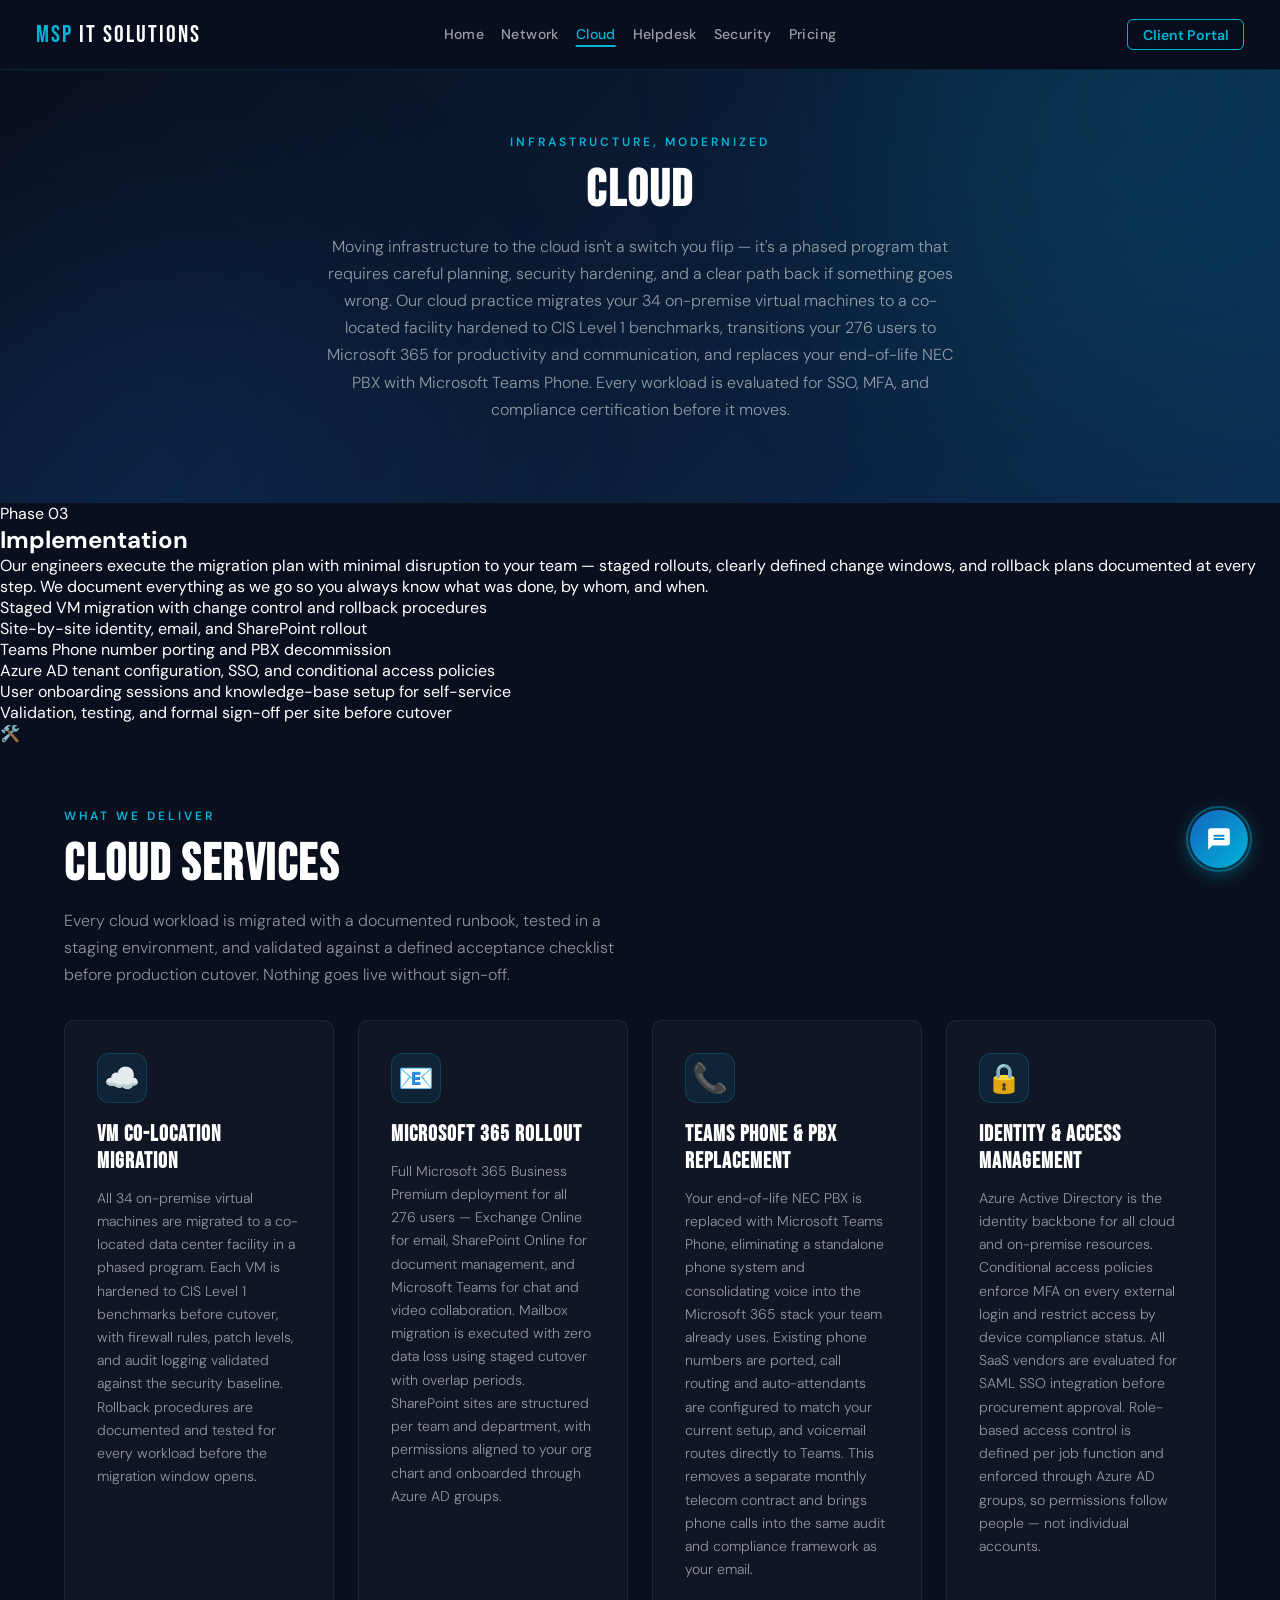
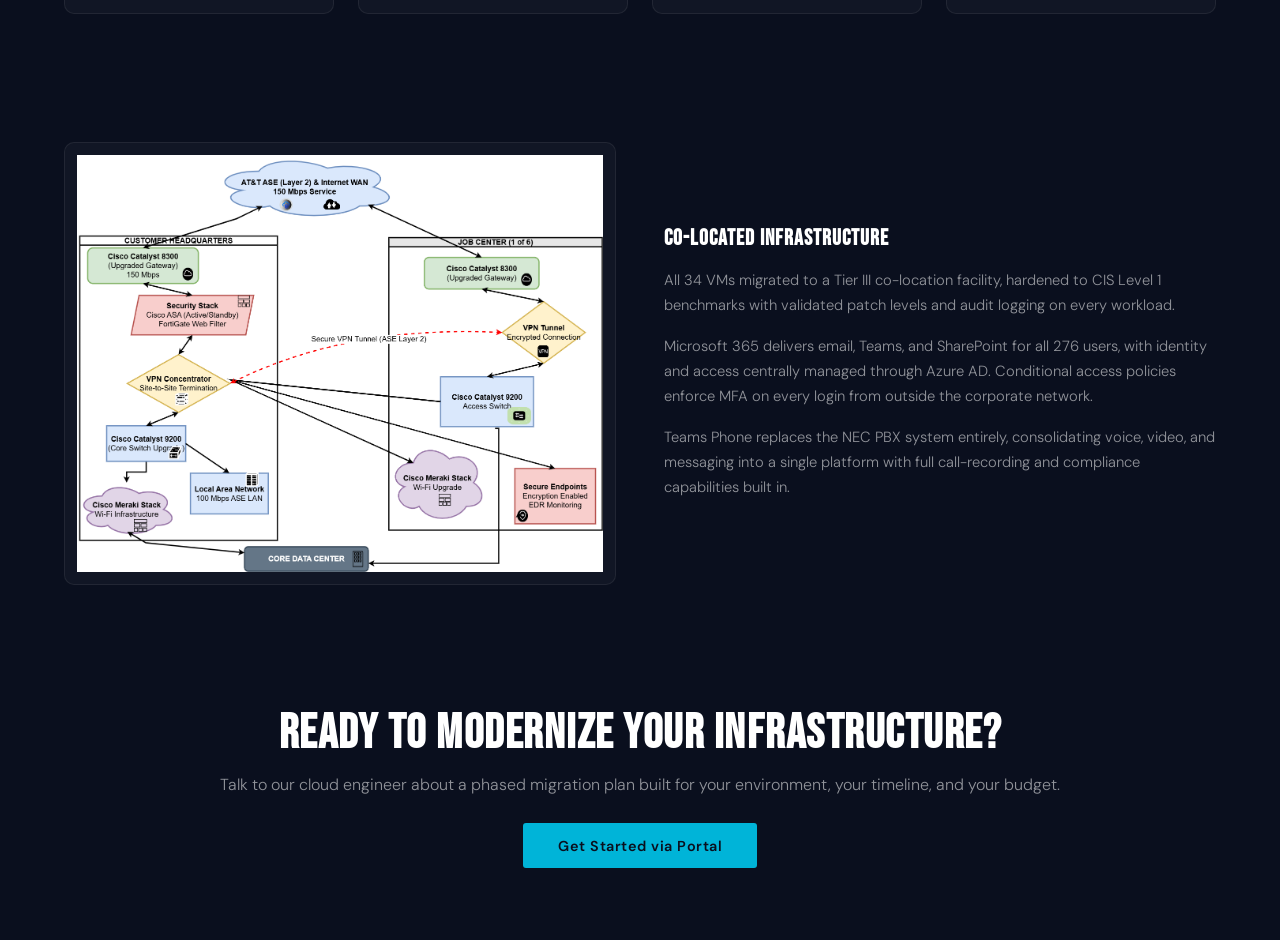
==== pages/cloud.html @ b888fbc2 "edit" ====
<!DOCTYPE html>
<html lang="en">
<head>
  <meta charset="UTF-8" />
  <meta name="viewport" content="width=device-width, initial-scale=1.0" />
  <title>Cloud — MSP IT Solutions</title>
  <link rel="stylesheet" href="../assets/css/nav.css?v=11" />
  <link rel="stylesheet" href="../assets/css/base.css?v=11" />
  <link rel="stylesheet" href="../assets/hermes/widget.css?v=11" />
  <link rel="stylesheet" href="../assets/css/cloud.css?v=11" />
  <link href="https://fonts.googleapis.com/css2?family=Bebas+Neue&family=DM+Sans:wght@300;400;500;600&display=swap" rel="stylesheet" />
  
  <script defer src="../assets/js/nav.js?v=11"></script>
  <script defer src="../assets/js/main.js?v=11"></script>
  <script defer src="../assets/hermes/hermes.js?v=11"></script>
</head>
<body>


  <!-- HERO -->
  <section class="svc-hero">
    <div class="section-tag fade-in">Infrastructure, Modernized</div>
    <h2 class="section-title fade-in">Cloud</h2>
    <p class="section-intro fade-in">
      Moving infrastructure to the cloud isn't a switch you flip &mdash; it's a phased program that requires careful planning, security hardening, and a clear path back if something goes wrong. Our cloud practice migrates your 34 on-premise virtual machines to a co-located facility hardened to CIS Level 1 benchmarks, transitions your 276 users to Microsoft 365 for productivity and communication, and replaces your end-of-life NEC PBX with Microsoft Teams Phone. Every workload is evaluated for SSO, MFA, and compliance certification before it moves.
    </p>
  </section>

  <!-- IMPLEMENTATION PHASE -->
  <section class="ap-phase fade-in" id="implementation">
    <div>
      <div class="ph-num">Phase 03</div>
      <h2>Implementation</h2>
      <p>Our engineers execute the migration plan with minimal disruption to your team &mdash; staged rollouts, clearly defined change windows, and rollback plans documented at every step. We <span class="hl">document everything</span> as we go so you always know what was done, by whom, and when.</p>
      <ul class="ap-list">
        <li>Staged VM migration with change control and rollback procedures</li>
        <li>Site-by-site identity, email, and SharePoint rollout</li>
        <li>Teams Phone number porting and PBX decommission</li>
        <li>Azure AD tenant configuration, SSO, and conditional access policies</li>
        <li>User onboarding sessions and knowledge-base setup for self-service</li>
        <li>Validation, testing, and formal sign-off per site before cutover</li>
      </ul>
    </div>
    <div class="ph-icon" aria-hidden="true">&#128736;&#65039;</div>
  </section>

  <!-- SERVICE CARDS -->
  <section class="section">
    <div class="section-tag fade-in">What We Deliver</div>
    <h2 class="section-title fade-in">Cloud Services</h2>
    <p class="section-intro fade-in">
      Every cloud workload is migrated with a documented runbook, tested in a staging environment, and validated against a defined acceptance checklist before production cutover. Nothing goes live without sign-off.
    </p>

    <div class="services-grid">
      <div class="card service-card fade-in">
        <div class="service-icon">&#9729;&#65039;</div>
        <h3>VM Co-location Migration</h3>
        <p>All 34 on-premise virtual machines are migrated to a co-located data center facility in a phased program. Each VM is hardened to CIS Level 1 benchmarks before cutover, with firewall rules, patch levels, and audit logging validated against the security baseline. Rollback procedures are documented and tested for every workload before the migration window opens.</p>
      </div>
      <div class="card service-card fade-in">
        <div class="service-icon">&#128231;</div>
        <h3>Microsoft 365 Rollout</h3>
        <p>Full Microsoft 365 Business Premium deployment for all 276 users &mdash; Exchange Online for email, SharePoint Online for document management, and Microsoft Teams for chat and video collaboration. Mailbox migration is executed with zero data loss using staged cutover with overlap periods. SharePoint sites are structured per team and department, with permissions aligned to your org chart and onboarded through Azure AD groups.</p>
      </div>
      <div class="card service-card fade-in">
        <div class="service-icon">&#128222;</div>
        <h3>Teams Phone &amp; PBX Replacement</h3>
        <p>Your end-of-life NEC PBX is replaced with Microsoft Teams Phone, eliminating a standalone phone system and consolidating voice into the Microsoft 365 stack your team already uses. Existing phone numbers are ported, call routing and auto-attendants are configured to match your current setup, and voicemail routes directly to Teams. This removes a separate monthly telecom contract and brings phone calls into the same audit and compliance framework as your email.</p>
      </div>
      <div class="card service-card fade-in">
        <div class="service-icon">&#128274;</div>
        <h3>Identity &amp; Access Management</h3>
        <p>Azure Active Directory is the identity backbone for all cloud and on-premise resources. Conditional access policies enforce MFA on every external login and restrict access by device compliance status. All SaaS vendors are evaluated for SAML SSO integration before procurement approval. Role-based access control is defined per job function and enforced through Azure AD groups, so permissions follow people &mdash; not individual accounts.</p>
      </div>
    </div>
  </section>

  <!-- FIGURE -->
  <section class="section">
    <div class="img-text-row fade-in">
      <div class="img-col">
        <div class="img-wrap">
          <img src="../assets/img/f.png" alt="Co-location server room" class="img-display" lightbox="true" />
        </div>
      </div>
      <div class="text-col">
        <h3>Co-located Infrastructure</h3>
        <p>All 34 VMs migrated to a Tier III co-location facility, hardened to CIS Level 1 benchmarks with validated patch levels and audit logging on every workload.</p>
        <p>Microsoft 365 delivers email, Teams, and SharePoint for all 276 users, with identity and access centrally managed through Azure AD. Conditional access policies enforce MFA on every login from outside the corporate network.</p>
        <p>Teams Phone replaces the NEC PBX system entirely, consolidating voice, video, and messaging into a single platform with full call-recording and compliance capabilities built in.</p>
      </div>
    </div>
  </section>

  <!-- CTA -->
  <section class="svc-cta fade-in">
    <h2>Ready to modernize your infrastructure?</h2>
    <p>Talk to our cloud engineer about a phased migration plan built for your environment, your timeline, and your budget.</p>
    <a href="portal.html" class="btn">Get Started via Portal</a>
  </section>

</body>
</html>
---- assets/css/nav.css ----
/* ╔══════════════════════════════════════════════════════════════════╗
   ║  nav.css — RESET + FIXED NAV BAR (clickable dropdowns)          ║
   ║  Loaded on EVERY page.                                          ║
   ╚══════════════════════════════════════════════════════════════════╝
   1. RESET   2. VARS   3. NAV BAR   4. DROPDOWN   5. HAMBURGER
   6. MOBILE MENU (≤1100px)   7. ACTIVE LINK
   ────────────────────────────────────────────────────────────────── */

/* ━━━ 1. RESET ━━━ */
*, *::before, *::after { box-sizing: border-box; margin: 0; padding: 0; }
html { scroll-behavior: smooth; }
body { overflow-x: hidden; padding-top: var(--nav-height, 70px); }

/* ━━━ 2. VARIABLES ━━━ */
:root {
  --nav-font-display: 'Bebas Neue', sans-serif;
  --nav-font-body:    'DM Sans', sans-serif;
  --nav-accent:       #00b4d8;
  --nav-white:        #ffffff;
  --nav-height:       70px;
  --nav-bg:           rgba(10, 15, 30, 0.97);
  --nav-bg-solid:     #0b1020;
  --nav-blur:         12px;
  --nav-border:       rgba(0, 180, 216, 0.15);
  --nav-link-color:   rgba(255, 255, 255, 0.6);
  --nav-link-hover:   #ffffff;
  --nav-active-color: #00b4d8;
  --nav-padding-x:    2.25rem;
  --nav-padding-mob:  1.25rem;
}

/* ━━━ 3. NAV BAR (desktop) ━━━ */
nav {
  position: fixed; top: 0; left: 0; right: 0; z-index: 200;
  display: flex; align-items: center; justify-content: space-between;
  padding: 0 var(--nav-padding-x);
  -webkit-backdrop-filter: blur(var(--nav-blur));
  backdrop-filter: blur(var(--nav-blur));
  background: var(--nav-bg);
  border-bottom: 1px solid var(--nav-border);
  height: var(--nav-height);
  font-family: var(--nav-font-body);
}
.nav-logo {
  font-family: var(--nav-font-display); font-size: 1.5rem; letter-spacing: 2px;
  color: var(--nav-accent); text-decoration: none; flex-shrink: 0; z-index: 201;
}
.nav-logo span { color: var(--nav-white); }

.nav-menu {
  list-style: none; display: flex; gap: 1.05rem; align-items: center;
  position: absolute; left: 50%; transform: translateX(-50%);
}
.nav-menu > li { position: relative; }

/* a plain top-level link, and the clickable label inside a group */
.nav-link {
  display: inline-flex; align-items: center;
  font-family: var(--nav-font-body); text-decoration: none;
  color: var(--nav-link-color);
  font-size: 0.88rem; font-weight: 500; letter-spacing: 0.4px;
  padding-bottom: 2px; border-bottom: 2px solid transparent;
  transition: color 0.2s, border-color 0.2s; white-space: nowrap;
  background: none; border-top: none; border-left: none; border-right: none; cursor: pointer;
}
.nav-link:hover,
.nav-group:hover .nav-group-link { color: var(--nav-link-hover); }

/* group head = clickable label + caret toggle, side by side */
.nav-group-head { display: inline-flex; align-items: center; gap: 0.2rem; }
.nav-caret-btn {
  background: none; border: none; cursor: pointer; color: var(--nav-link-color);
  display: inline-flex; align-items: center; padding: 4px; line-height: 0;
  transition: color 0.2s;
}
.nav-group:hover .nav-caret-btn { color: var(--nav-link-hover); }
.nav-caret {
  width: 0.55em; height: 0.55em;
  border-right: 2px solid currentColor; border-bottom: 2px solid currentColor;
  transform: rotate(45deg) translateY(-1px);
  transition: transform 0.25s ease;
}
.nav-group:hover .nav-caret,
.nav-group.open .nav-caret { transform: rotate(-135deg) translateY(-1px); }

/* ━━━ 4. DROPDOWN ━━━ */
.nav-submenu {
  list-style: none; position: absolute; top: 100%; left: 50%;
  margin-top: 8px;                       /* visual gap below the bar */
  transform: translateX(-50%) translateY(6px);
  min-width: 210px; padding: 0.4rem;
  background: var(--nav-bg-solid);
  border: 1px solid var(--nav-border);
  border-radius: 0.6rem;
  box-shadow: 0 18px 40px rgba(0, 0, 0, 0.45);
  opacity: 0; visibility: hidden; pointer-events: none;
  transition: opacity 0.18s ease, transform 0.18s ease, visibility 0.18s;
}
/* invisible bridge spanning the gap so hover doesn't drop while
   moving the cursor from the label down into the menu */
.nav-submenu::before {
  content: ''; position: absolute; left: 0; right: 0;
  top: -14px; height: 16px;
}
.nav-group:hover .nav-submenu,
.nav-group.open .nav-submenu {
  opacity: 1; visibility: visible; pointer-events: auto;
  transform: translateX(-50%) translateY(0);
}
.nav-submenu a {
  display: block; padding: 0.6rem 0.85rem; border-radius: 0.4rem;
  text-decoration: none; color: var(--nav-link-color);
  font-size: 0.86rem; white-space: nowrap; transition: background 0.15s, color 0.15s;
}
.nav-submenu a:hover { background: rgba(0, 180, 216, 0.12); color: var(--nav-white); }

/* Portal button (desktop) */
.nav-portal {
  font-family: var(--nav-font-body); font-size: 0.88rem; font-weight: 600;
  color: var(--nav-accent); text-decoration: none;
  border: 1px solid var(--nav-accent); border-radius: 0.375rem;
  padding: 0.35rem 0.9rem; white-space: nowrap; flex-shrink: 0; margin-left: auto;
  transition: background 0.2s, color 0.2s;
}
.nav-portal:hover { background: var(--nav-accent); color: #000; }
.nav-portal-mobile-item { display: none; }

/* ━━━ 5. HAMBURGER ━━━ */
.nav-hamburger {
  display: none; flex-direction: column; justify-content: space-between;
  width: 28px; height: 20px; background: none; border: none; cursor: pointer; padding: 0; z-index: 201;
}
.nav-hamburger span { display: block; width: 100%; height: 2px; background: var(--nav-white); border-radius: 2px; transition: transform 0.3s ease, opacity 0.3s ease; }
.nav-hamburger.open span:nth-child(1) { transform: translateY(9px) rotate(45deg); }
.nav-hamburger.open span:nth-child(2) { opacity: 0; }
.nav-hamburger.open span:nth-child(3) { transform: translateY(-9px) rotate(-45deg); }

/* ━━━ 6. MOBILE MENU (≤1100px) ━━━ */
@media (max-width: 1100px) {
  /* The live backdrop blur forces a full re-blur of the page behind the bar on
     every scroll frame, which mobile GPUs can't keep in sync with the scroll —
     the fixed bar visibly shudders/lags. Drop the blur on mobile and use the
     opaque solid background instead. (No layer promotion: an opaque fixed bar
     needs no compositor hint, and a permanent `will-change` can itself cause
     the bar to intermittently fail to paint on some mobile browsers.) */
  nav {
    padding: 0 var(--nav-padding-mob);
    -webkit-backdrop-filter: none;
    backdrop-filter: none;
    background: var(--nav-bg-solid);
  }
  .nav-hamburger { display: flex; }
  .nav-portal { display: none; }
  .nav-portal-mobile-item { display: block; }

  .nav-menu {
    position: fixed; top: var(--nav-height); left: 0; right: 0;
    transform: none;                         /* bugfix: cancel desktop centering */
    flex-direction: column; align-items: stretch; gap: 0;
    padding: 0.5rem var(--nav-padding-mob) 1rem;
    background: var(--nav-bg);
    -webkit-backdrop-filter: blur(var(--nav-blur));
    backdrop-filter: blur(var(--nav-blur));
    border-bottom: 1px solid var(--nav-border);
    max-height: 0; opacity: 0; overflow: hidden;
    transition: max-height 0.35s ease, opacity 0.25s ease;
  }
  .nav-menu.open {
    max-height: calc(100dvh - var(--nav-height)); opacity: 1; overflow-y: auto;
  }
  .nav-menu > li { width: 100%; }

  /* top-level link row */
  .nav-link {
    display: flex; width: 100%; padding: 0.85rem 0; font-size: 1rem; color: var(--nav-white);
    border-bottom: 1px solid rgba(255, 255, 255, 0.06);
  }
  /* group head: label (navigates) + caret (expands) on one row */
  .nav-group-head {
    display: flex; width: 100%; align-items: center;
    border-bottom: 1px solid rgba(255, 255, 255, 0.06);
  }
  .nav-group-head .nav-link { flex: 1; border-bottom: none; }
  .nav-caret-btn { padding: 0.85rem 0.25rem 0.85rem 1rem; }

  /* accordion submenu */
  .nav-submenu {
    position: static; transform: none; margin-top: 0;
    opacity: 1; visibility: visible; pointer-events: auto;
    min-width: 0; width: 100%; box-shadow: none; border: none; border-radius: 0;
    background: rgba(255, 255, 255, 0.03); padding: 0;
    max-height: 0; overflow: hidden; transition: max-height 0.3s ease;
  }
  .nav-submenu::before { display: none; }
  /* bugfix: the desktop rule `.nav-group.open .nav-submenu { transform: translateX(-50%) }`
     (specificity 0,2,0) otherwise beats the mobile `.nav-submenu { transform: none }`
     (0,1,0) and shoves the open accordion 50% off-screen left. Re-override at matching
     specificity, later in source order, so the accordion stays in flow directly below. */
  .nav-group:hover .nav-submenu,
  .nav-group.open .nav-submenu { transform: none; }
  .nav-group.open .nav-submenu { max-height: 600px; }
  .nav-submenu a {
    padding: 0.7rem 0 0.7rem 1rem; border-radius: 0;
    border-bottom: 1px solid rgba(255, 255, 255, 0.05); font-size: 0.95rem;
  }
  .nav-portal-mobile { color: var(--nav-accent) !important; font-weight: 600 !important; }

  .nav-group:hover .nav-caret { transform: rotate(45deg) translateY(-1px); }
  .nav-group.open  .nav-caret { transform: rotate(-135deg) translateY(2px); }
}

/* ━━━ 7. ACTIVE LINK ━━━ */
nav a.active { color: var(--nav-active-color); }
.nav-menu .nav-link.active { border-bottom-color: var(--nav-active-color); }
---- assets/css/base.css ----
/* ╔══════════════════════════════════════════════════════════════════╗
   ║  base.css — SHARED PAGE FOUNDATION                              ║
   ║  Loaded on every CONTENT page (not helpdesk — it has its own).  ║
   ║                                                                 ║
   ║  This file centralizes everything that used to be copy-pasted   ║
   ║  into every page stylesheet:                                    ║
   ║    • shared :root variables (fonts + section type scale)        ║
   ║    • <body> base styling                                        ║
   ║    • .section-tag / .section-title / .section-intro             ║
   ║    • .fade-in scroll animation                                  ║
   ║                                                                 ║
   ║  Each page CSS now only needs its OWN :root overrides           ║
   ║  (--page-bg, --tag-color, etc.) and its own components.         ║
   ╚══════════════════════════════════════════════════════════════════╝ */


/* ━━━━━━━━━━━━━━━━━━━━━━━━━━━━━━━━━━━━━━━━━━━━━━━━━━━━━━━━━━━━━━━━━━
   1. SHARED VARIABLES — defaults; pages override per-page values
   ┗━━━━━━━━━━━━━━━━━━━━━━━━━━━━━━━━━━━━━━━━━━━━━━━━━━━━━━━━━━━━━━━━━ */
:root {
  /* Fonts (identical on every page) */
  --font-display: 'Bebas Neue', sans-serif;
  --font-body:    'DM Sans', sans-serif;

  /* Page background / text — pages override --page-bg as needed */
  --page-bg:   #0a0f1e;
  --page-text: #ffffff;

  /* Default card border — pages may override */
  --border: rgba(255, 255, 255, 0.07);

  /* Section Tag (small uppercase label) */
  --tag-size:  0.75rem;
  --tag-color: #00b4d8;

  /* Section Title */
  --title-size-min: 2.2rem;
  --title-size-max: 3.2rem;
  --title-color:    #ffffff;

  /* Section Paragraph */
  --intro-size:   1rem;
  --intro-color:  rgba(255, 255, 255, 0.55);
  --intro-weight: 300;
}


/* ━━━━━━━━━━━━━━━━━━━━━━━━━━━━━━━━━━━━━━━━━━━━━━━━━━━━━━━━━━━━━━━━━━
   2. PAGE BACKGROUND  (HTML: <body>)
   ┗━━━━━━━━━━━━━━━━━━━━━━━━━━━━━━━━━━━━━━━━━━━━━━━━━━━━━━━━━━━━━━━━━ */
body {
  font-family: var(--font-body);
  background:  var(--page-bg);
  color:       var(--page-text);
}


/* ━━━━━━━━━━━━━━━━━━━━━━━━━━━━━━━━━━━━━━━━━━━━━━━━━━━━━━━━━━━━━━━━━━
   3. SECTION TYPE — tag / title / intro
   ┃ NOTE: .section padding stays in each PAGE file (it differs
   ┃       per page). Only the type styles are shared here.
   ┗━━━━━━━━━━━━━━━━━━━━━━━━━━━━━━━━━━━━━━━━━━━━━━━━━━━━━━━━━━━━━━━━━ */
.section-tag {
  font-size:      var(--tag-size);
  font-weight:    600;
  letter-spacing: 3px;
  text-transform: uppercase;
  color:          var(--tag-color);
  margin-bottom:  0.6rem;
}

.section-title {
  font-family:    var(--font-display);
  font-size:      clamp(var(--title-size-min), 4vw, var(--title-size-max));
  letter-spacing: 1.5px;
  color:          var(--title-color);
  margin-bottom:  0.75rem;
}

.section-intro {
  font-size:     var(--intro-size);
  font-weight:   var(--intro-weight);
  color:         var(--intro-color);
  line-height:   1.7;
  max-width:     580px;
  margin-bottom: 2rem;
}


/* ━━━━━━━━━━━━━━━━━━━━━━━━━━━━━━━━━━━━━━━━━━━━━━━━━━━━━━━━━━━━━━━━━━
   4. SCROLL ANIMATION  (add class="fade-in"; main.js adds "visible")
   ┗━━━━━━━━━━━━━━━━━━━━━━━━━━━━━━━━━━━━━━━━━━━━━━━━━━━━━━━━━━━━━━━━━ */
.fade-in {
  opacity:    0;
  transform:  translateY(20px);
  transition: opacity 0.6s ease, transform 0.6s ease;
}

.fade-in.visible {
  opacity:   1;
  transform: translateY(0);
}


/* ━━━━━━━━━━━━━━━━━━━━━━━━━━━━━━━━━━━━━━━━━━━━━━━━━━━━━━━━━━━━━━━━━━
   5. SHARED MOBILE TYPE OVERRIDES  (screen width ≤ 768px)
   ┃ Identical on every page, so centralized here.
   ┃ (.section padding override stays in each page file.)
   ┗━━━━━━━━━━━━━━━━━━━━━━━━━━━━━━━━━━━━━━━━━━━━━━━━━━━━━━━━━━━━━━━━━ */
@media (max-width: 768px) {
  .section-title { font-size: 2rem; }
  .section-intro { font-size: 0.95rem; max-width: 100%; }
}
---- assets/hermes/widget.css ----
/* ╔══════════════════════════════════════════════════════════════════╗
   ║  widget.css — HERMES AI CHAT WIDGET                             ║
   ║  Loaded on every page. Fully self-contained — no dependencies   ║
   ║  on any page CSS file. All variables defined here.              ║
   ╚══════════════════════════════════════════════════════════════════╝ */


/* ━━━━━━━━━━━━━━━━━━━━━━━━━━━━━━━━━━━━━━━━━━━━━━━━━━━━━━━━━━━━━━━━━━
   WIDGET VARIABLES — all widget colors/sizes live here.
   Edit these to restyle the widget without touching any page CSS.
   ┗━━━━━━━━━━━━━━━━━━━━━━━━━━━━━━━━━━━━━━━━━━━━━━━━━━━━━━━━━━━━━━━━━ */
:root {
  /* ── Widget-owned color tokens (not shared with page CSS) ───────── */
  --w-accent:      #00b4d8;
  --w-blue:        #1565c0;
  --w-navy:        #0b1f3a;
  --w-dark:        #0a0f1e;
  --w-dark2:       #0d1525;
  --w-white:       #ffffff;
  --w-font-body:   'DM Sans', sans-serif;
  --w-font-display:'Bebas Neue', sans-serif;

  /* ── Floating button ───────────────────────────────────────────── */
  --widget-btn-size:         58px;
  --widget-btn-gradient:     linear-gradient(135deg, var(--w-blue), var(--w-accent));
  --widget-btn-shadow:       rgba(0, 180, 216, 0.45);
  --widget-btn-shadow-hover: rgba(0, 180, 216, 0.6);
  --widget-btn-bottom:       2rem;
  --widget-btn-right:        2rem;

  /* ── Panel ─────────────────────────────────────────────────────── */
  --widget-panel-width:  360px;
  --widget-panel-bg:     #111827;
  --widget-panel-border: rgba(0, 180, 216, 0.25);
  --widget-panel-radius: 14px;

  /* ── Message bubbles ───────────────────────────────────────────── */
  --msg-agent-bg:      rgba(255, 255, 255, 0.06);
  --msg-agent-border:  rgba(255, 255, 255, 0.08);
  --msg-user-gradient: linear-gradient(135deg, var(--w-blue), var(--w-accent));

  /* ── Status indicators ─────────────────────────────────────────── */
  --dot-color:          #f87171;
  --status-online-color:#4ade80;
}


/* ━━━━━━━━━━━━━━━━━━━━━━━━━━━━━━━━━━━━━━━━━━━━━━━━━━━━━━━━━━━━━━━━━━
   FLOATING HELP BUTTON
   HTML: <button id="hermes-btn"> in every page
   ┗━━━━━━━━━━━━━━━━━━━━━━━━━━━━━━━━━━━━━━━━━━━━━━━━━━━━━━━━━━━━━━━━━ */
#hermes-btn {
  position:        fixed;
  bottom:          var(--widget-btn-bottom);
  right:           var(--widget-btn-right);
  z-index:         9999;
  width:           var(--widget-btn-size);
  height:          var(--widget-btn-size);
  border-radius:   50%;
  background:      var(--widget-btn-gradient);
  border:          none;
  cursor:          pointer;
  box-shadow:      0 4px 20px var(--widget-btn-shadow);
  display:         flex;
  align-items:     center;
  justify-content: center;
  transition:      transform 0.2s, box-shadow 0.2s;
}

#hermes-btn:hover {
  transform:  scale(1.08);
  box-shadow: 0 6px 28px var(--widget-btn-shadow-hover);
}

#hermes-btn svg {
  width:  26px;
  height: 26px;
  fill:   var(--w-white);
}

/* Pulse ring animation */
#hermes-btn::after {
  content:       '';
  position:      absolute;
  inset:         -4px;
  border-radius: 50%;
  border:        2px solid rgba(0, 180, 216, 0.4);
  animation:     pulse-ring 2s ease-out infinite;
}

@keyframes pulse-ring {
  0%   { transform: scale(1);   opacity: 1; }
  100% { transform: scale(1.4); opacity: 0; }
}


/* ━━━━━━━━━━━━━━━━━━━━━━━━━━━━━━━━━━━━━━━━━━━━━━━━━━━━━━━━━━━━━━━━━━
   NOTIFICATION DOT
   HTML: <div id="hermes-dot"> inside the button
   Hidden by default. hermes.js shows it after 4 seconds of inactivity.
   ┗━━━━━━━━━━━━━━━━━━━━━━━━━━━━━━━━━━━━━━━━━━━━━━━━━━━━━━━━━━━━━━━━━ */
#hermes-dot {
  position:      absolute;
  top:           4px;
  right:         4px;
  width:         10px;
  height:        10px;
  background:    var(--dot-color);
  border-radius: 50%;
  border:        2px solid var(--w-dark);
  display:       none;
}


/* ━━━━━━━━━━━━━━━━━━━━━━━━━━━━━━━━━━━━━━━━━━━━━━━━━━━━━━━━━━━━━━━━━━
   CHAT PANEL
   HTML: <div id="hermes-panel"> in every page
   hermes.js adds class "open" to show it.
   ┗━━━━━━━━━━━━━━━━━━━━━━━━━━━━━━━━━━━━━━━━━━━━━━━━━━━━━━━━━━━━━━━━━ */
#hermes-panel {
  position:        fixed;
  bottom:          6rem;
  right:           var(--widget-btn-right);
  z-index:         9998;
  width:           var(--widget-panel-width);
  max-height:      520px;
  background:      var(--widget-panel-bg);
  border:          1px solid var(--widget-panel-border);
  border-radius:   var(--widget-panel-radius);
  box-shadow:      0 20px 60px rgba(0, 0, 0, 0.6);
  display:         flex;
  flex-direction:  column;
  overflow:        hidden;

  /* Hidden by default */
  transform:        scale(0.85) translateY(20px);
  opacity:          0;
  pointer-events:   none;
  transition:       transform 0.25s ease, opacity 0.25s ease;
  transform-origin: bottom right;
}

#hermes-panel.open {
  transform:      scale(1) translateY(0);
  opacity:        1;
  pointer-events: all;
}


/* ━━━━━━━━━━━━━━━━━━━━━━━━━━━━━━━━━━━━━━━━━━━━━━━━━━━━━━━━━━━━━━━━━━
   PANEL HEADER
   HTML: <div class="hw-header">
   ┗━━━━━━━━━━━━━━━━━━━━━━━━━━━━━━━━━━━━━━━━━━━━━━━━━━━━━━━━━━━━━━━━━ */
.hw-header {
  background:    linear-gradient(135deg, var(--w-navy), var(--w-blue));
  padding:       1rem 1.2rem;
  display:       flex;
  align-items:   center;
  gap:           0.75rem;
  border-bottom: 1px solid rgba(0, 180, 216, 0.2);
  flex-shrink:   0;
}

.hw-avatar {
  width:           38px;
  height:          38px;
  border-radius:   50%;
  background:      linear-gradient(135deg, var(--w-accent), var(--w-blue));
  display:         flex;
  align-items:     center;
  justify-content: center;
  font-size:       1rem;
  flex-shrink:     0;
}

.hw-title { flex: 1; min-width: 0; }

.hw-title strong {
  display:        block;
  font-family:    var(--w-font-display);
  font-size:      1.05rem;
  letter-spacing: 1px;
  color:          var(--w-white);
}

.hw-title span {
  font-size:   0.72rem;
  color:       rgba(255, 255, 255, 0.5);
  white-space: nowrap;
  overflow:    hidden;
  text-overflow: ellipsis;
  display:     block;
}

.hw-status {
  width:         8px;
  height:        8px;
  background:    var(--status-online-color);
  border-radius: 50%;
  box-shadow:    0 0 6px var(--status-online-color);
  flex-shrink:   0;
}

.hw-close {
  background:  none;
  border:      none;
  cursor:      pointer;
  color:       rgba(255, 255, 255, 0.4);
  font-size:   1.2rem;
  line-height: 1;
  padding:     0 0 0 0.5rem;
  transition:  color 0.2s;
  flex-shrink: 0;
}

.hw-close:hover { color: var(--w-white); }


/* ━━━━━━━━━━━━━━━━━━━━━━━━━━━━━━━━━━━━━━━━━━━━━━━━━━━━━━━━━━━━━━━━━━
   MESSAGES AREA
   HTML: <div class="hw-messages" id="hermes-messages">
   ┗━━━━━━━━━━━━━━━━━━━━━━━━━━━━━━━━━━━━━━━━━━━━━━━━━━━━━━━━━━━━━━━━━ */
.hw-messages {
  flex:            1;
  overflow-y:      auto;
  padding:         1rem;
  display:         flex;
  flex-direction:  column;
  gap:             0.75rem;
  scrollbar-width: thin;
  scrollbar-color: rgba(255, 255, 255, 0.1) transparent;
  min-height:      0; /* prevents flex child overflow */
}

.hw-msg {
  max-width:     85%;
  padding:       0.65rem 0.9rem;
  border-radius: 10px;
  font-size:     0.84rem;
  line-height:   1.55;
  word-break:    break-word;  /* prevents long words overflowing bubble */
  animation:     msgIn 0.2s ease;
}

@keyframes msgIn {
  from { opacity: 0; transform: translateY(6px); }
  to   { opacity: 1; transform: translateY(0);   }
}

.hw-msg.agent {
  background:                var(--msg-agent-bg);
  border:                    1px solid var(--msg-agent-border);
  color:                     rgba(255, 255, 255, 0.85);
  align-self:                flex-start;
  border-bottom-left-radius: 2px;
}

.hw-msg.user {
  background:                 var(--msg-user-gradient);
  color:                      var(--w-white);
  align-self:                 flex-end;
  border-bottom-right-radius: 2px;
}

.hw-msg.typing {
  background: var(--msg-agent-bg);
  border:     1px solid var(--msg-agent-border);
  align-self: flex-start;
  color:      rgba(255, 255, 255, 0.5);
  font-style: italic;
  font-size:  0.8rem;
}

.hw-ticket-badge {
  font-size:     0.7rem;
  background:    rgba(0, 180, 216, 0.15);
  color:         var(--w-accent);
  border:        1px solid rgba(0, 180, 216, 0.3);
  border-radius: 4px;
  padding:       0.15rem 0.4rem;
  margin-top:    0.3rem;
  display:       inline-block;
}


/* ━━━━━━━━━━━━━━━━━━━━━━━━━━━━━━━━━━━━━━━━━━━━━━━━━━━━━━━━━━━━━━━━━━
   INPUT ROW
   HTML: <div class="hw-input-row">
   ┗━━━━━━━━━━━━━━━━━━━━━━━━━━━━━━━━━━━━━━━━━━━━━━━━━━━━━━━━━━━━━━━━━ */
.hw-input-row {
  display:    flex;
  gap:        0.5rem;
  padding:    0.75rem 1rem;
  border-top: 1px solid rgba(255, 255, 255, 0.07);
  background: var(--w-dark2);
  flex-shrink: 0;
}

.hw-input-row input {
  flex:          1;
  background:    rgba(255, 255, 255, 0.06);
  border:        1px solid rgba(255, 255, 255, 0.1);
  border-radius: 8px;
  padding:       0.6rem 0.9rem;
  color:         var(--w-white);
  font-family:   var(--w-font-body);
  font-size:     0.84rem;
  outline:       none;
  transition:    border-color 0.2s;
  min-width:     0;
}

.hw-input-row input::placeholder { color: rgba(255, 255, 255, 0.3); }
.hw-input-row input:focus        { border-color: rgba(0, 180, 216, 0.5); }

.hw-input-row button {
  background:      linear-gradient(135deg, var(--w-blue), var(--w-accent));
  border:          none;
  border-radius:   8px;
  width:           38px;
  height:          38px;
  cursor:          pointer;
  display:         flex;
  align-items:     center;
  justify-content: center;
  flex-shrink:     0;
  transition:      opacity 0.2s;
}

.hw-input-row button:hover    { opacity: 0.85; }
.hw-input-row button:disabled { opacity: 0.4; cursor: not-allowed; }

.hw-input-row button svg {
  width:  16px;
  height: 16px;
  fill:   var(--w-white);
}


/* ━━━━━━━━━━━━━━━━━━━━━━━━━━━━━━━━━━━━━━━━━━━━━━━━━━━━━━━━━━━━━━━━━━
   FOOTER NOTE
   HTML: <div class="hw-footer-note">
   ┗━━━━━━━━━━━━━━━━━━━━━━━━━━━━━━━━━━━━━━━━━━━━━━━━━━━━━━━━━━━━━━━━━ */
.hw-footer-note {
  text-align:  center;
  font-size:   0.68rem;
  color:       rgba(255, 255, 255, 0.2);
  padding:     0.4rem 1rem 0.6rem;
  background:  var(--w-dark2);
  flex-shrink: 0;
}


/* ━━━━━━━━━━━━━━━━━━━━━━━━━━━━━━━━━━━━━━━━━━━━━━━━━━━━━━━━━━━━━━━━━━
   MOBILE — small phones
   ┗━━━━━━━━━━━━━━━━━━━━━━━━━━━━━━━━━━━━━━━━━━━━━━━━━━━━━━━━━━━━━━━━━ */
@media (max-width: 420px) {
  #hermes-panel { width: calc(100vw - 2rem); right: 1rem; }
  #hermes-btn   { right: 1rem; bottom: 1rem; }
}
---- assets/css/cloud.css ----
/* ╔══════════════════════════════════════════════════════════════════╗
   ║  cloud.css — CLOUD PAGE — uses service cards and the image+text rows.
   ║  Self-contained styles for this page. Edit freely; changes here  ║
   ║  affect ONLY this page. Shared site chrome lives in nav.css;     ║
   ║  shared section typography lives in base.css.                    ║
   ╚══════════════════════════════════════════════════════════════════╝ */

:root {
  --page-bg:   #0a0f1e;
  --border:    rgba(255, 255, 255, 0.07);   /* fixed: was lime-green test value */
  --tag-color: #00b4d8;                      /* fixed: was purple test value   */

  --card-min-col: 280px;
  --card-gap:     1.5rem;
  --card-icon-size:  1.8rem;
  --card-title-size: 1.4rem;
  --card-title-color: #ffffff;
  --card-para-size:  0.88rem;
  --card-para-color: rgba(255, 255, 255, 0.55);
  --card-bar-gradient: linear-gradient(90deg, #00b4d8, #1565c0);
}

/* ── HERO ──────────────────────────────────────────────────────── */
.svc-hero {
  position: relative;
  overflow: hidden;
  padding: 4rem 2rem 3rem;
  text-align: center;
  background: linear-gradient(135deg, #0a0f1e 0%, #0b1f3a 60%, #0d2b50 100%);
}
.svc-hero::before,
.svc-hero::after {
  content: '';
  position: absolute;
  border-radius: 50%;
  filter: blur(120px);
  z-index: 0;
  pointer-events: none;
}
.svc-hero::before { width: 600px; height: 600px; background: rgba(0,180,216,0.12); top: -260px; right: -180px; }
.svc-hero::after  { width: 520px; height: 520px; background: rgba(21,101,192,0.16); bottom: -260px; left: -120px; }
.svc-hero > * { position: relative; z-index: 1; }

.svc-hero .section-intro { margin-left: auto; margin-right: auto; max-width: 640px; }

/* ── NETWORK DIAGRAM (responsive SVG) ──────────────────────────── */
.netmap {
  width: 100%;
  max-width: 680px;
  margin: 2.5rem auto 0;
  display: block;
}
.netmap svg { width: 100%; height: auto; display: block; overflow: visible; }
.nm-line   { stroke: rgba(0,180,216,0.28); stroke-width: 2; }
.nm-node   { transition: transform 0.3s ease; }
.nm-node circle { filter: drop-shadow(0 8px 18px rgba(0,0,0,0.45)); }
.nm-node:hover  { transform: translateY(-3px); }
.nm-icon   { font-size: 30px; text-anchor: middle; dominant-baseline: central; }
.nm-center-label {
  font-family: var(--font-display);
  fill: #fff; font-size: 19px; letter-spacing: 1px;
  text-anchor: middle; dominant-baseline: central;
}

/* ── SERVICE CARD GRID ─────────────────────────────────────────── */
.section { padding: 4rem 4rem; }

.services-grid {
  display: grid;
  grid-template-columns: repeat(auto-fit, minmax(var(--card-min-col), 1fr));
  gap: var(--card-gap);
}
.card {
  background: rgba(255, 255, 255, 0.03);
  border: 1px solid var(--border);
  border-radius: 10px;
  padding: 2rem;
  transition: border-color 0.25s, transform 0.25s;
}
.card:hover { border-color: rgba(0, 180, 216, 0.25); transform: translateY(-4px); }
.service-card { position: relative; overflow: hidden; }
.service-card::before {
  content: '';
  position: absolute;
  top: 0; left: 0; right: 0;
  height: 2px;
  background: var(--card-bar-gradient);
  transform: scaleX(0);
  transform-origin: left;
  transition: transform 0.3s;
}
.service-card:hover::before { transform: scaleX(1); }
.service-icon {
  width: 50px; height: 50px;
  display: flex; align-items: center; justify-content: center;
  font-size: var(--card-icon-size);
  border-radius: 12px;
  background: rgba(0,180,216,0.1);
  border: 1px solid rgba(0,180,216,0.2);
  margin-bottom: 1.1rem;
}
.service-card h3 {
  font-family: var(--font-display);
  font-size: var(--card-title-size);
  letter-spacing: 1px;
  color: var(--card-title-color);
  margin-bottom: 0.75rem;
}
.service-card p {
  font-size: var(--card-para-size);
  color: var(--card-para-color);
  line-height: 1.65;
  font-weight: 300;
}

/* ── CTA BAND ──────────────────────────────────────────────────── */
.svc-cta {
  text-align: center;
  padding: 3.5rem 2rem 4.5rem;
}
.svc-cta h2 {
  font-family: var(--font-display);
  font-size: clamp(2rem, 4vw, 3rem);
  letter-spacing: 1.5px;
  margin-bottom: 0.75rem;
}
.svc-cta p { color: rgba(255,255,255,0.55); margin-bottom: 1.75rem; font-weight: 300; }
.btn {
  display: inline-block;
  padding: 0.85rem 2.2rem;
  background: #00b4d8;
  color: #0a0f1e;
  font-weight: 600;
  font-size: 0.9rem;
  letter-spacing: 0.5px;
  text-decoration: none;
  border-radius: 3px;
  transition: background 0.2s, transform 0.2s;
}
.btn:hover { background: #2ecbe9; transform: translateY(-2px); }

@media (max-width: 768px) {
  .svc-hero      { padding: 3rem 1.25rem 2rem; }
  .section       { padding: 2.5rem 1.25rem; }
  .services-grid { grid-template-columns: 1fr; }
  .nm-icon       { font-size: 26px; }
  .nm-center-label { font-size: 16px; }
}

/* ── IMAGE / DISPLAY LAYOUT BLOCKS ──────────────────────────────── */

/* ── VARIABLES ───────────────────────────────────────────────────── */
:root {
  /* image container */
  --img-bg: rgba(255,255,255,0.03); --img-border: rgba(255,255,255,0.07);
  --img-radius: 10px; --img-padding: 0.75rem;

  /* caption */
  --caption-size: 0.82rem; --caption-color: rgba(255,255,255,0.4); --caption-margin: 0.75rem;

  /* image + text row */
  --row-gap: 3rem;
  --row-text-h3-size: 1.4rem; --row-text-h3-color: #fff;
  --row-text-p-size: 0.92rem; --row-text-p-color: rgba(255,255,255,0.55); --row-text-p-weight: 300;

  /* card grid */
  --card-grid-gap: 1.5rem; --card-min-col: 260px;
  --card-bg: rgba(255,255,255,0.03); --card-border: rgba(255,255,255,0.07);
  --card-radius: 8px; --card-padding: 1.5rem;
  --card-h3-size: 1.2rem; --card-h3-color: #fff;
  --card-p-size: 0.86rem; --card-p-color: rgba(255,255,255,0.55);

  /* lightbox */
  --lightbox-bg: rgba(0,0,0,0.92); --lightbox-max-w: 90vw; --lightbox-max-h: 85vh;
  --lightbox-cap-color: rgba(255,255,255,0.6);
}

/* ── SHARED IMAGE CONTAINER ──────────────────────────────────────── */
.img-wrap {
  background: var(--img-bg); border: 1px solid var(--img-border);
  border-radius: var(--img-radius); padding: var(--img-padding);
  overflow: visible; transition: border-color 0.25s;
}
.img-wrap:hover { border-color: rgba(0,180,216,0.3); }
.img-display {
  width: 100%; height: auto; display: block;
  border-radius: calc(var(--img-radius) - var(--img-padding));
  transition: transform 0.3s ease;
}
.img-wrap:hover .img-display { transform: scale(1.015); }

/* ── A. SINGLE IMAGE ─────────────────────────────────────────────── */
.img-block { width: 100%; }
.img-block .img-wrap { padding: var(--img-padding); }
.img-block .img-display { width: 100%; height: auto; object-fit: initial; }

/* ── B. IMAGE + CAPTION ──────────────────────────────────────────── */
.img-captioned { display: flex; flex-direction: column; gap: var(--caption-margin); }
.img-caption { font-size: var(--caption-size); color: var(--caption-color); text-align: center; font-style: italic; line-height: 1.5; }

/* ── C/D. IMAGE + TEXT ROW (+ reverse) ───────────────────────────── */
.img-text-row { display: flex; align-items: center; gap: var(--row-gap); }
.img-text-row.row-reverse { flex-direction: row-reverse; }
.img-col { flex: 1; min-width: 0; }
.img-col .img-display { width: 100%; height: auto; object-fit: initial; }
.text-col { flex: 1; min-width: 0; display: flex; flex-direction: column; gap: 1rem; }
.text-col h3 { font-family: var(--font-display); font-size: var(--row-text-h3-size); color: var(--row-text-h3-color); letter-spacing: 1px; line-height: 1.1; }
.text-col p { font-size: var(--row-text-p-size); color: var(--row-text-p-color); font-weight: var(--row-text-p-weight); line-height: 1.7; }

/* ── F. IMAGE CARD GRID ──────────────────────────────────────────── */
.img-card-grid { display: grid; grid-template-columns: repeat(auto-fit, minmax(var(--card-min-col), 1fr)); gap: var(--card-grid-gap); }
.img-card { background: var(--card-bg); border: 1px solid var(--card-border); border-radius: var(--card-radius); padding: var(--card-padding); display: flex; flex-direction: column; gap: 1rem; transition: border-color 0.25s, transform 0.25s; }
.img-card:hover { border-color: rgba(0,180,216,0.3); transform: translateY(-4px); }
.img-card .img-wrap { height: 200px; overflow: hidden; display: flex; align-items: center; justify-content: center; }
.img-card .img-display { width: 100%; height: 100%; object-fit: contain; }
.img-card h3 { font-family: var(--font-display); font-size: var(--card-h3-size); color: var(--card-h3-color); letter-spacing: 0.5px; }
.img-card p { font-size: var(--card-p-size); color: var(--card-p-color); line-height: 1.65; }

/* ── MOBILE ──────────────────────────────────────────────────────── */
@media (max-width: 768px) {
  .img-text-row, .img-text-row.row-reverse { flex-direction: column; }
}
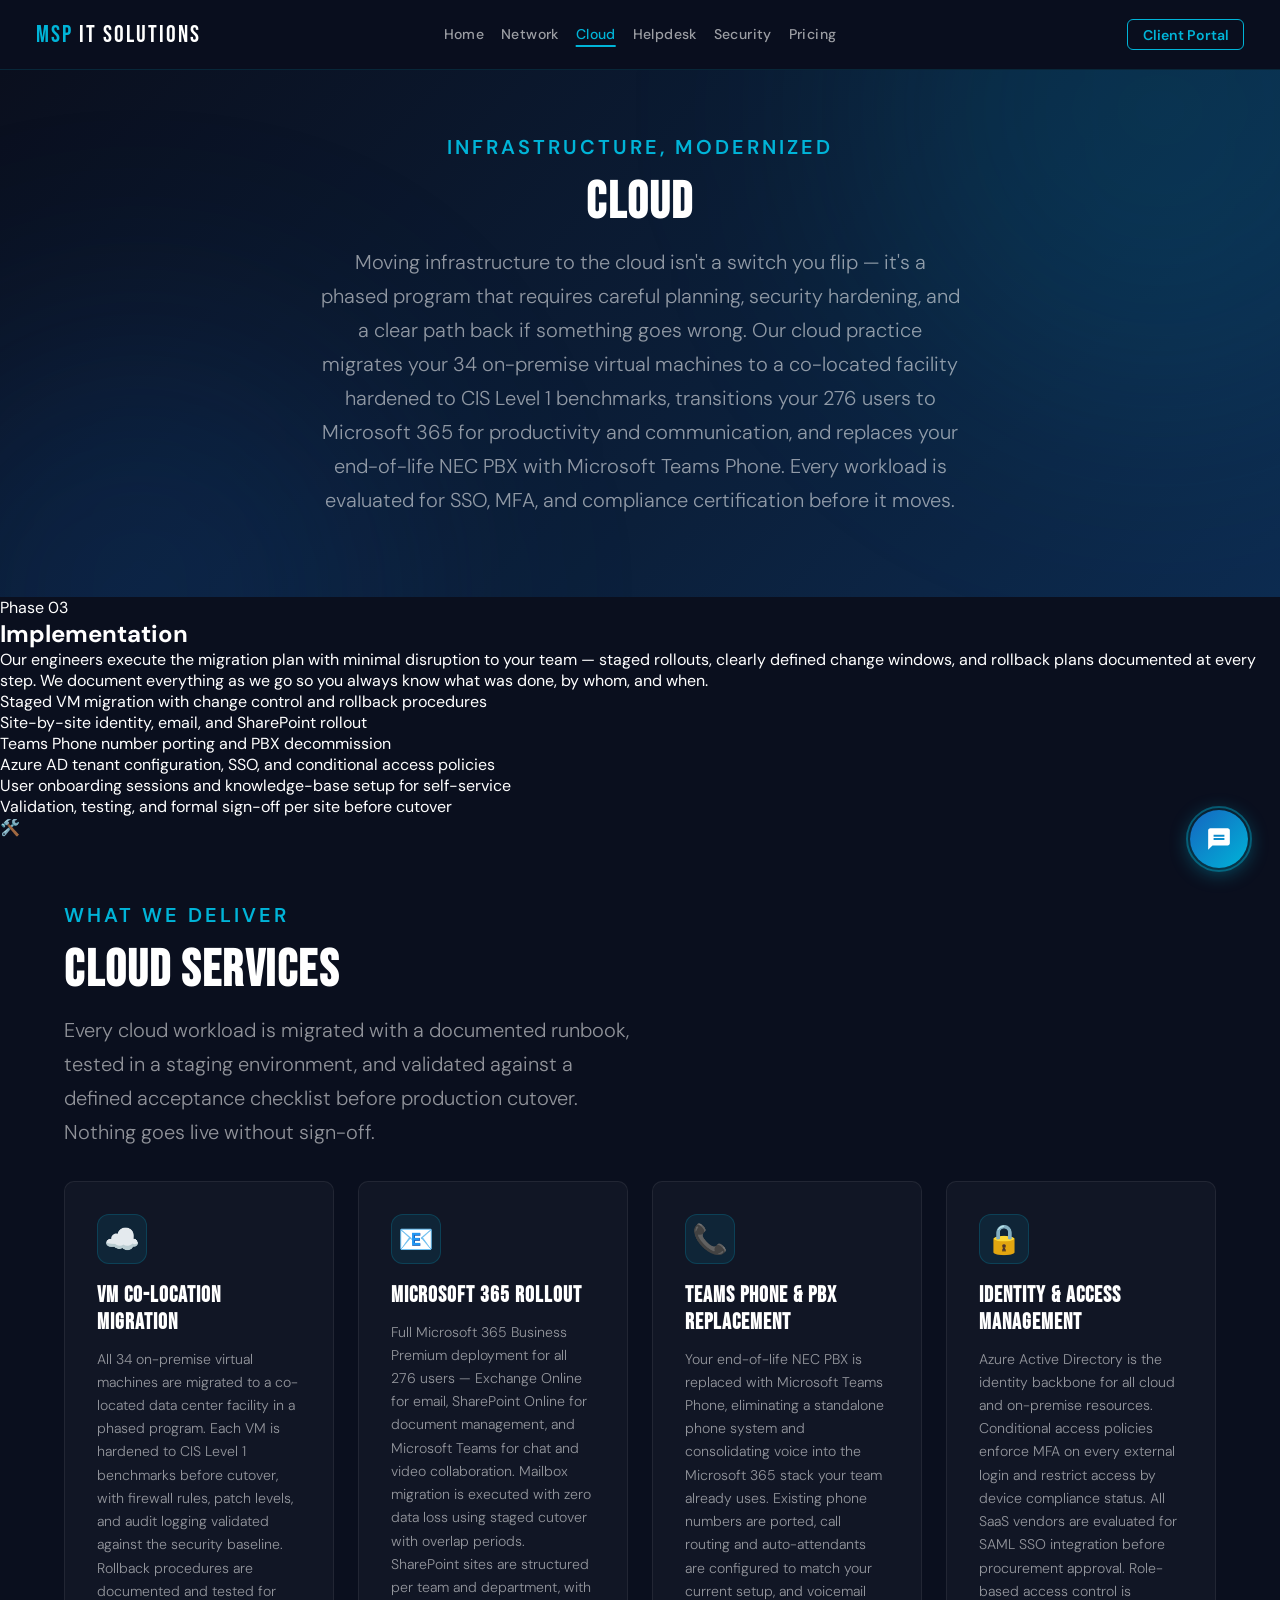
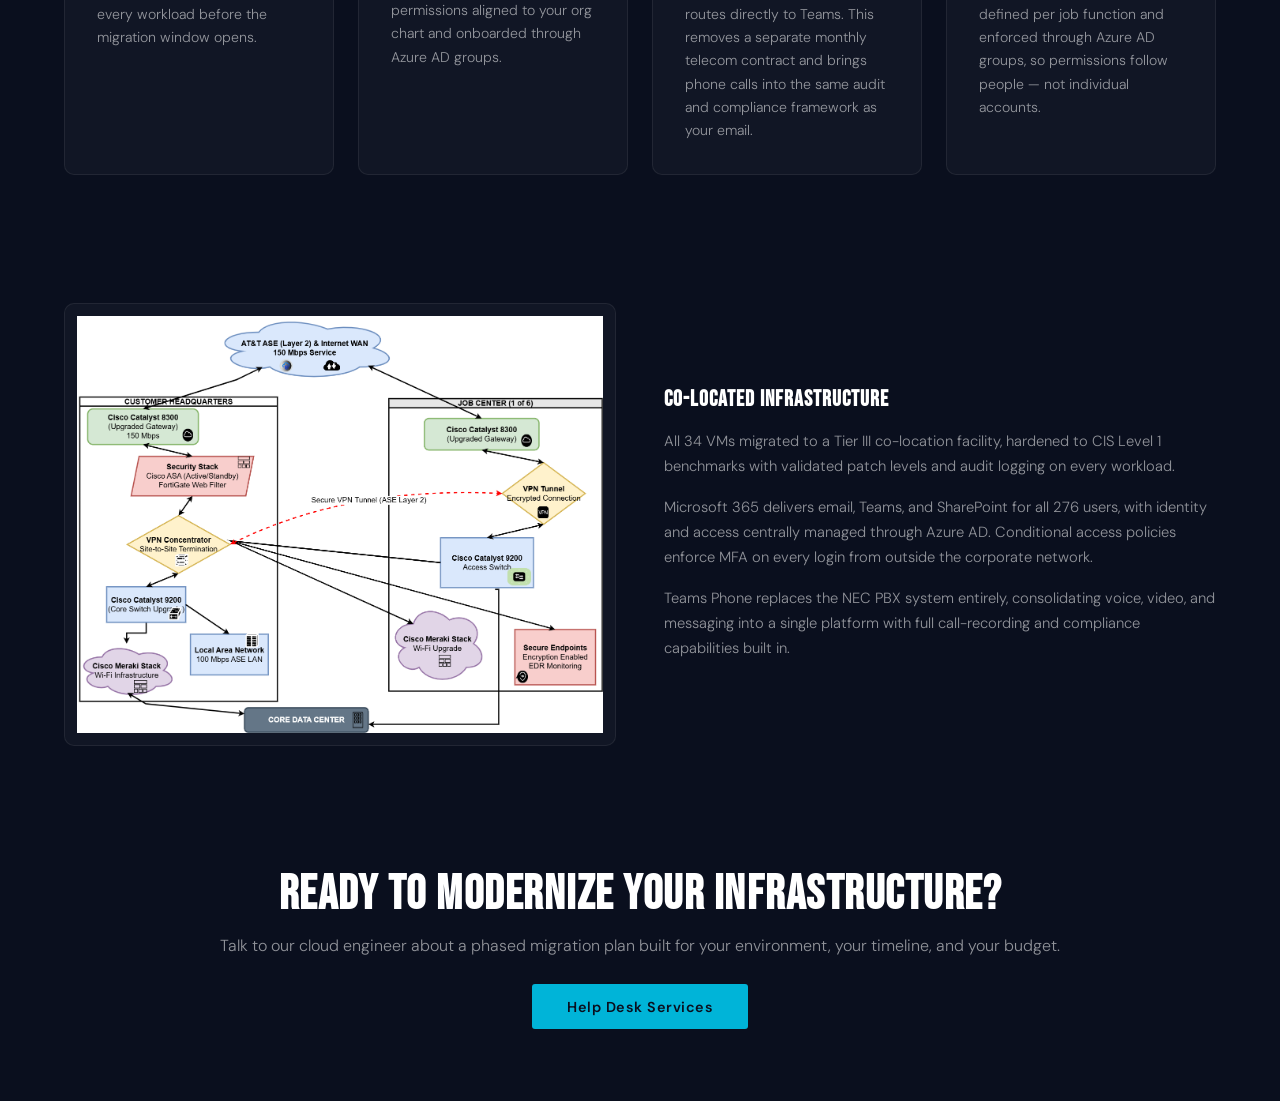
==== commit 5bf994a8: "edit" ====
--- a/pages/cloud.html
+++ b/pages/cloud.html
@@ -97,7 +97,7 @@
   <section class="svc-cta fade-in">
     <h2>Ready to modernize your infrastructure?</h2>
     <p>Talk to our cloud engineer about a phased migration plan built for your environment, your timeline, and your budget.</p>
-    <a href="portal.html" class="btn">Get Started via Portal</a>
+    <a href="helpdesk.html" class="btn">Help Desk Services</a>
   </section>
 
 </body>
--- a/assets/css/base.css
+++ b/assets/css/base.css
@@ -1,18 +1,3 @@
-/* ╔══════════════════════════════════════════════════════════════════╗
-   ║  base.css — SHARED PAGE FOUNDATION                              ║
-   ║  Loaded on every CONTENT page (not helpdesk — it has its own).  ║
-   ║                                                                 ║
-   ║  This file centralizes everything that used to be copy-pasted   ║
-   ║  into every page stylesheet:                                    ║
-   ║    • shared :root variables (fonts + section type scale)        ║
-   ║    • <body> base styling                                        ║
-   ║    • .section-tag / .section-title / .section-intro             ║
-   ║    • .fade-in scroll animation                                  ║
-   ║                                                                 ║
-   ║  Each page CSS now only needs its OWN :root overrides           ║
-   ║  (--page-bg, --tag-color, etc.) and its own components.         ║
-   ╚══════════════════════════════════════════════════════════════════╝ */
-
 
 /* ━━━━━━━━━━━━━━━━━━━━━━━━━━━━━━━━━━━━━━━━━━━━━━━━━━━━━━━━━━━━━━━━━━
    1. SHARED VARIABLES — defaults; pages override per-page values
@@ -30,7 +15,7 @@
   --border: rgba(255, 255, 255, 0.07);
 
   /* Section Tag (small uppercase label) */
-  --tag-size:  0.75rem;
+  --tag-size:  1.25rem;
   --tag-color: #00b4d8;
 
   /* Section Title */
@@ -39,7 +24,7 @@
   --title-color:    #ffffff;
 
   /* Section Paragraph */
-  --intro-size:   1rem;
+  --intro-size:   1.25rem;
   --intro-color:  rgba(255, 255, 255, 0.55);
   --intro-weight: 300;
 }
@@ -66,7 +51,7 @@
   letter-spacing: 3px;
   text-transform: uppercase;
   color:          var(--tag-color);
-  margin-bottom:  0.6rem;
+  margin-bottom:  0.75rem;
 }
 
 .section-title {
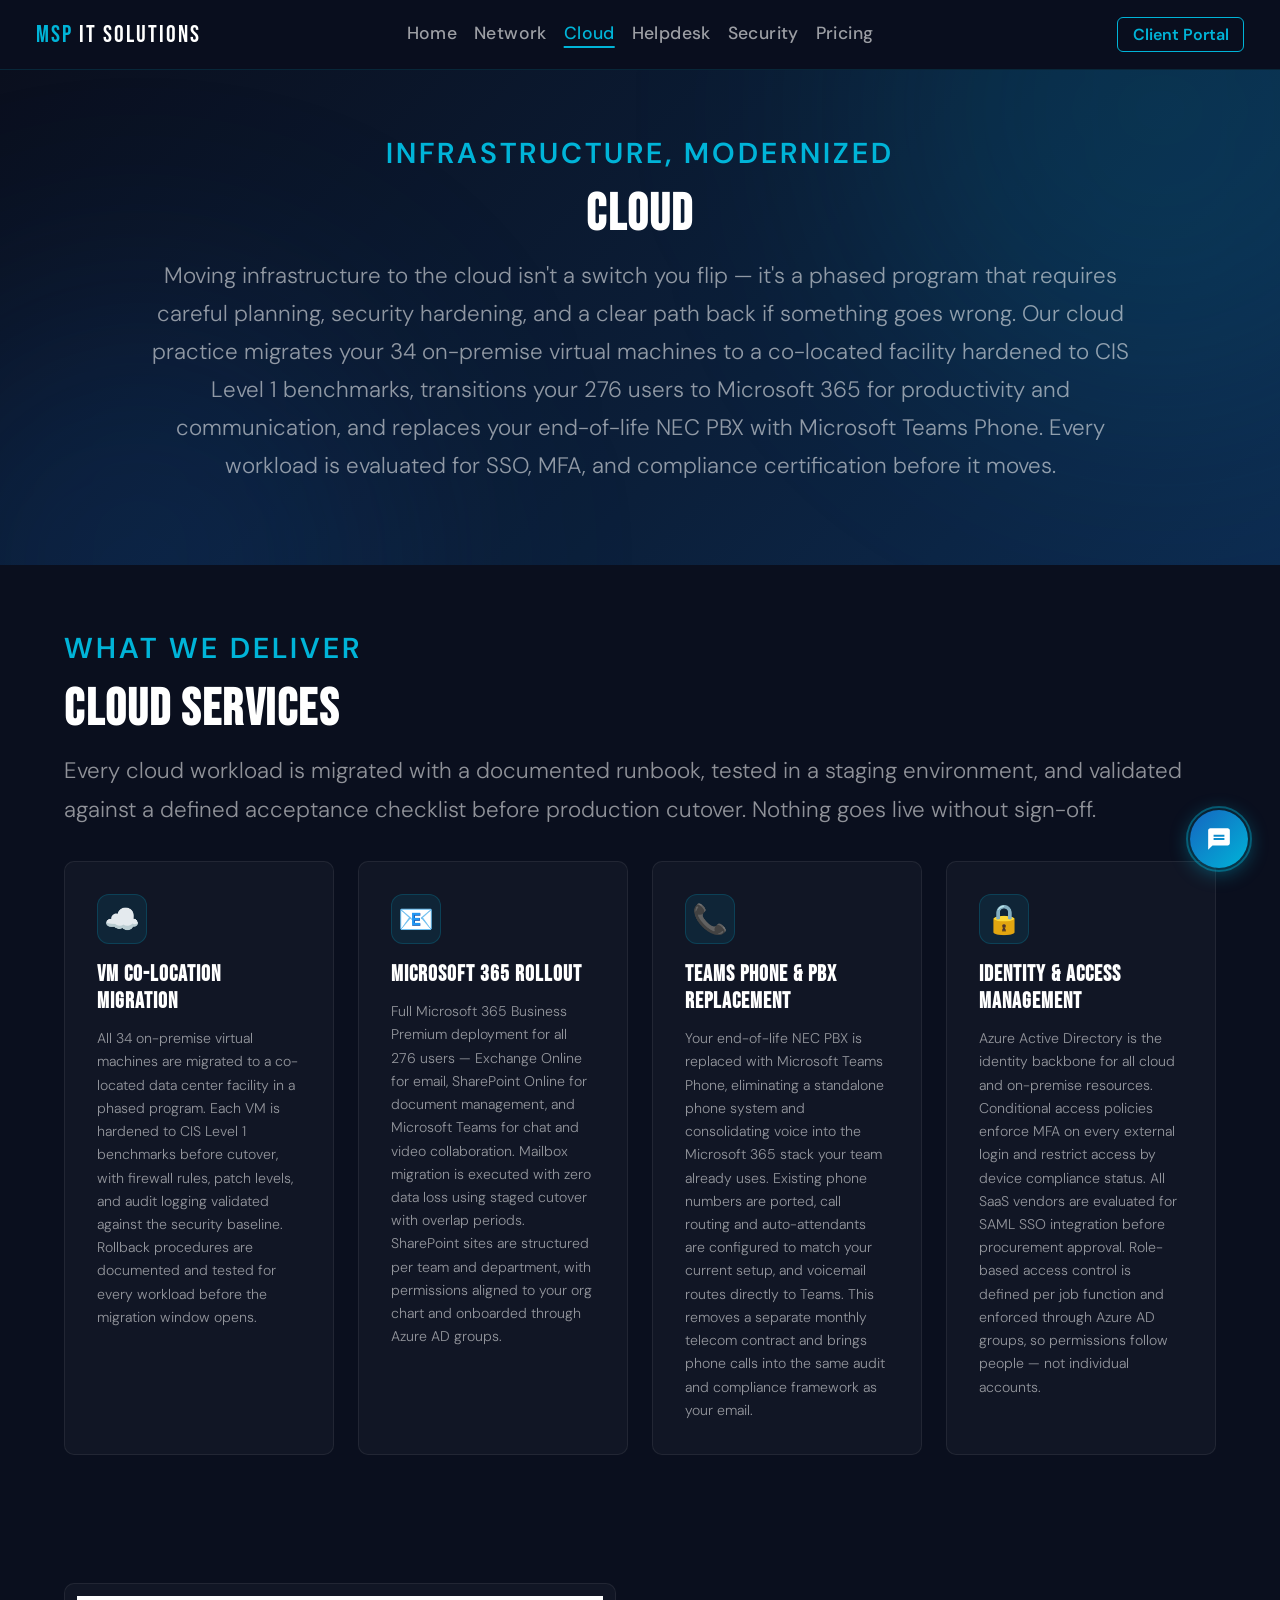
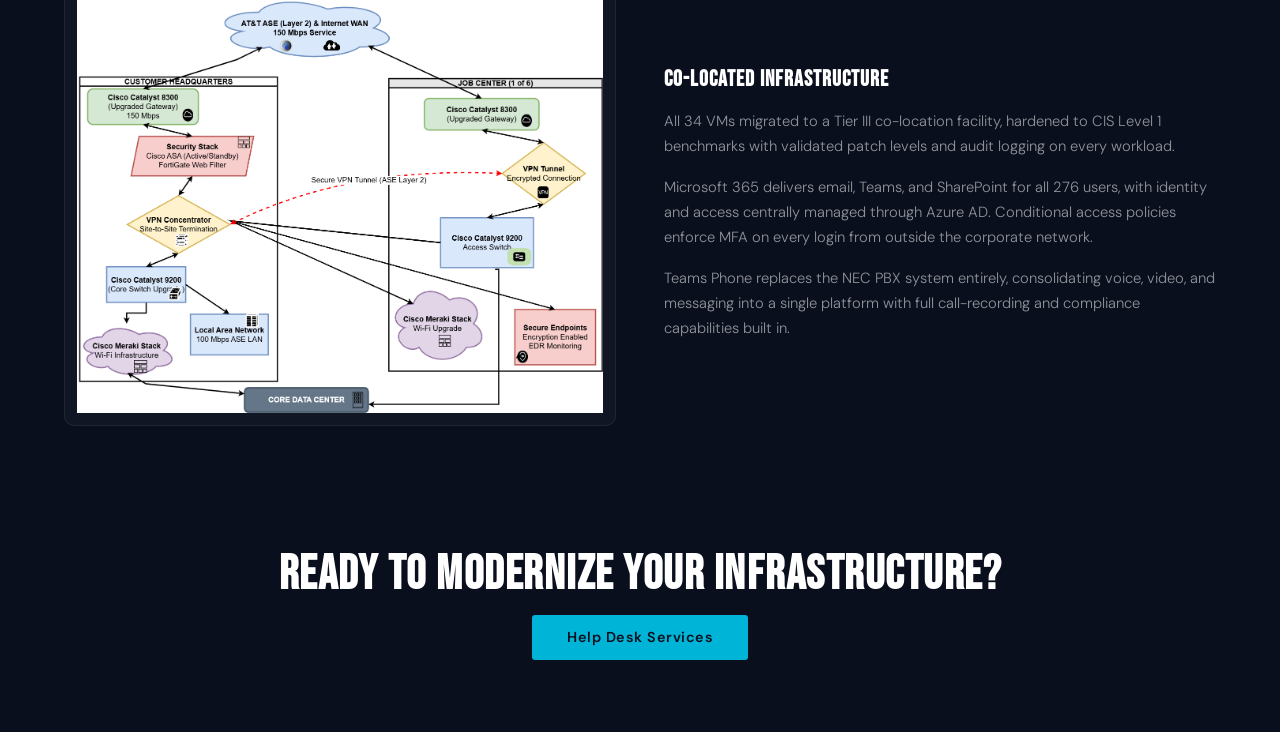
==== commit af79902f: "edit" ====
--- a/pages/cloud.html
+++ b/pages/cloud.html
@@ -26,23 +26,6 @@
     </p>
   </section>
 
-  <!-- IMPLEMENTATION PHASE -->
-  <section class="ap-phase fade-in" id="implementation">
-    <div>
-      <div class="ph-num">Phase 03</div>
-      <h2>Implementation</h2>
-      <p>Our engineers execute the migration plan with minimal disruption to your team &mdash; staged rollouts, clearly defined change windows, and rollback plans documented at every step. We <span class="hl">document everything</span> as we go so you always know what was done, by whom, and when.</p>
-      <ul class="ap-list">
-        <li>Staged VM migration with change control and rollback procedures</li>
-        <li>Site-by-site identity, email, and SharePoint rollout</li>
-        <li>Teams Phone number porting and PBX decommission</li>
-        <li>Azure AD tenant configuration, SSO, and conditional access policies</li>
-        <li>User onboarding sessions and knowledge-base setup for self-service</li>
-        <li>Validation, testing, and formal sign-off per site before cutover</li>
-      </ul>
-    </div>
-    <div class="ph-icon" aria-hidden="true">&#128736;&#65039;</div>
-  </section>
 
   <!-- SERVICE CARDS -->
   <section class="section">
@@ -96,7 +79,6 @@
   <!-- CTA -->
   <section class="svc-cta fade-in">
     <h2>Ready to modernize your infrastructure?</h2>
-    <p>Talk to our cloud engineer about a phased migration plan built for your environment, your timeline, and your budget.</p>
     <a href="helpdesk.html" class="btn">Help Desk Services</a>
   </section>
 
--- a/assets/css/nav.css
+++ b/assets/css/nav.css
@@ -58,7 +58,7 @@
   display: inline-flex; align-items: center;
   font-family: var(--nav-font-body); text-decoration: none;
   color: var(--nav-link-color);
-  font-size: 0.88rem; font-weight: 500; letter-spacing: 0.4px;
+  font-size: 1.1rem; font-weight: 500; letter-spacing: 0.4px;
   padding-bottom: 2px; border-bottom: 2px solid transparent;
   transition: color 0.2s, border-color 0.2s; white-space: nowrap;
   background: none; border-top: none; border-left: none; border-right: none; cursor: pointer;
@@ -116,7 +116,7 @@
 
 /* Portal button (desktop) */
 .nav-portal {
-  font-family: var(--nav-font-body); font-size: 0.88rem; font-weight: 600;
+  font-family: var(--nav-font-body); font-size: 1.0rem; font-weight: 600;
   color: var(--nav-accent); text-decoration: none;
   border: 1px solid var(--nav-accent); border-radius: 0.375rem;
   padding: 0.35rem 0.9rem; white-space: nowrap; flex-shrink: 0; margin-left: auto;
@@ -137,12 +137,6 @@
 
 /* ━━━ 6. MOBILE MENU (≤1100px) ━━━ */
 @media (max-width: 1100px) {
-  /* The live backdrop blur forces a full re-blur of the page behind the bar on
-     every scroll frame, which mobile GPUs can't keep in sync with the scroll —
-     the fixed bar visibly shudders/lags. Drop the blur on mobile and use the
-     opaque solid background instead. (No layer promotion: an opaque fixed bar
-     needs no compositor hint, and a permanent `will-change` can itself cause
-     the bar to intermittently fail to paint on some mobile browsers.) */
   nav {
     padding: 0 var(--nav-padding-mob);
     -webkit-backdrop-filter: none;
--- a/assets/css/base.css
+++ b/assets/css/base.css
@@ -15,7 +15,7 @@
   --border: rgba(255, 255, 255, 0.07);
 
   /* Section Tag (small uppercase label) */
-  --tag-size:  1.25rem;
+  --tag-size:  1.8rem;
   --tag-color: #00b4d8;
 
   /* Section Title */
@@ -24,7 +24,7 @@
   --title-color:    #ffffff;
 
   /* Section Paragraph */
-  --intro-size:   1.25rem;
+  --intro-size:   1.4rem;
   --intro-color:  rgba(255, 255, 255, 0.55);
   --intro-weight: 300;
 }
@@ -67,7 +67,7 @@
   font-weight:   var(--intro-weight);
   color:         var(--intro-color);
   line-height:   1.7;
-  max-width:     580px;
+  max-width:     1250px;
   margin-bottom: 2rem;
 }
 
--- a/assets/css/cloud.css
+++ b/assets/css/cloud.css
@@ -41,7 +41,7 @@
 .svc-hero::after  { width: 520px; height: 520px; background: rgba(21,101,192,0.16); bottom: -260px; left: -120px; }
 .svc-hero > * { position: relative; z-index: 1; }
 
-.svc-hero .section-intro { margin-left: auto; margin-right: auto; max-width: 640px; }
+.svc-hero .section-intro { margin-left: auto; margin-right: auto; max-width: 1000px; }
 
 /* ── NETWORK DIAGRAM (responsive SVG) ──────────────────────────── */
 .netmap {
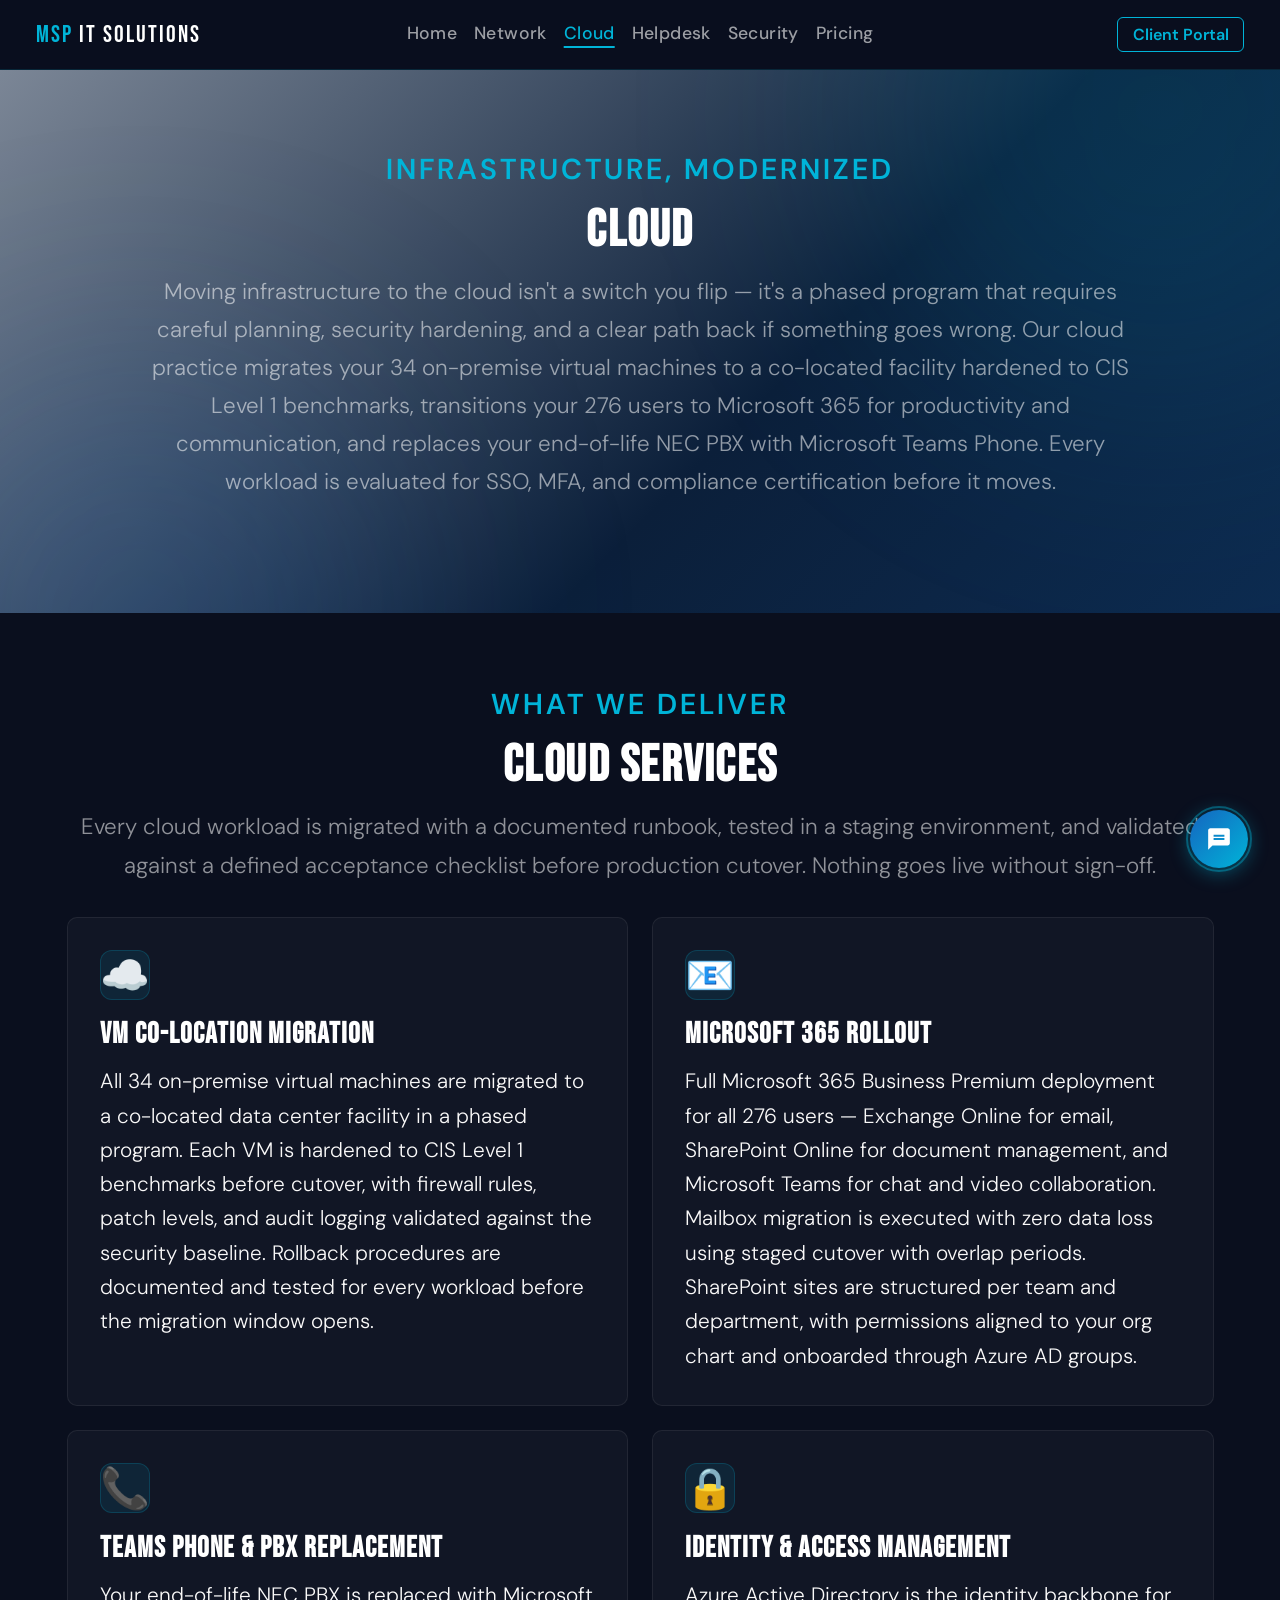
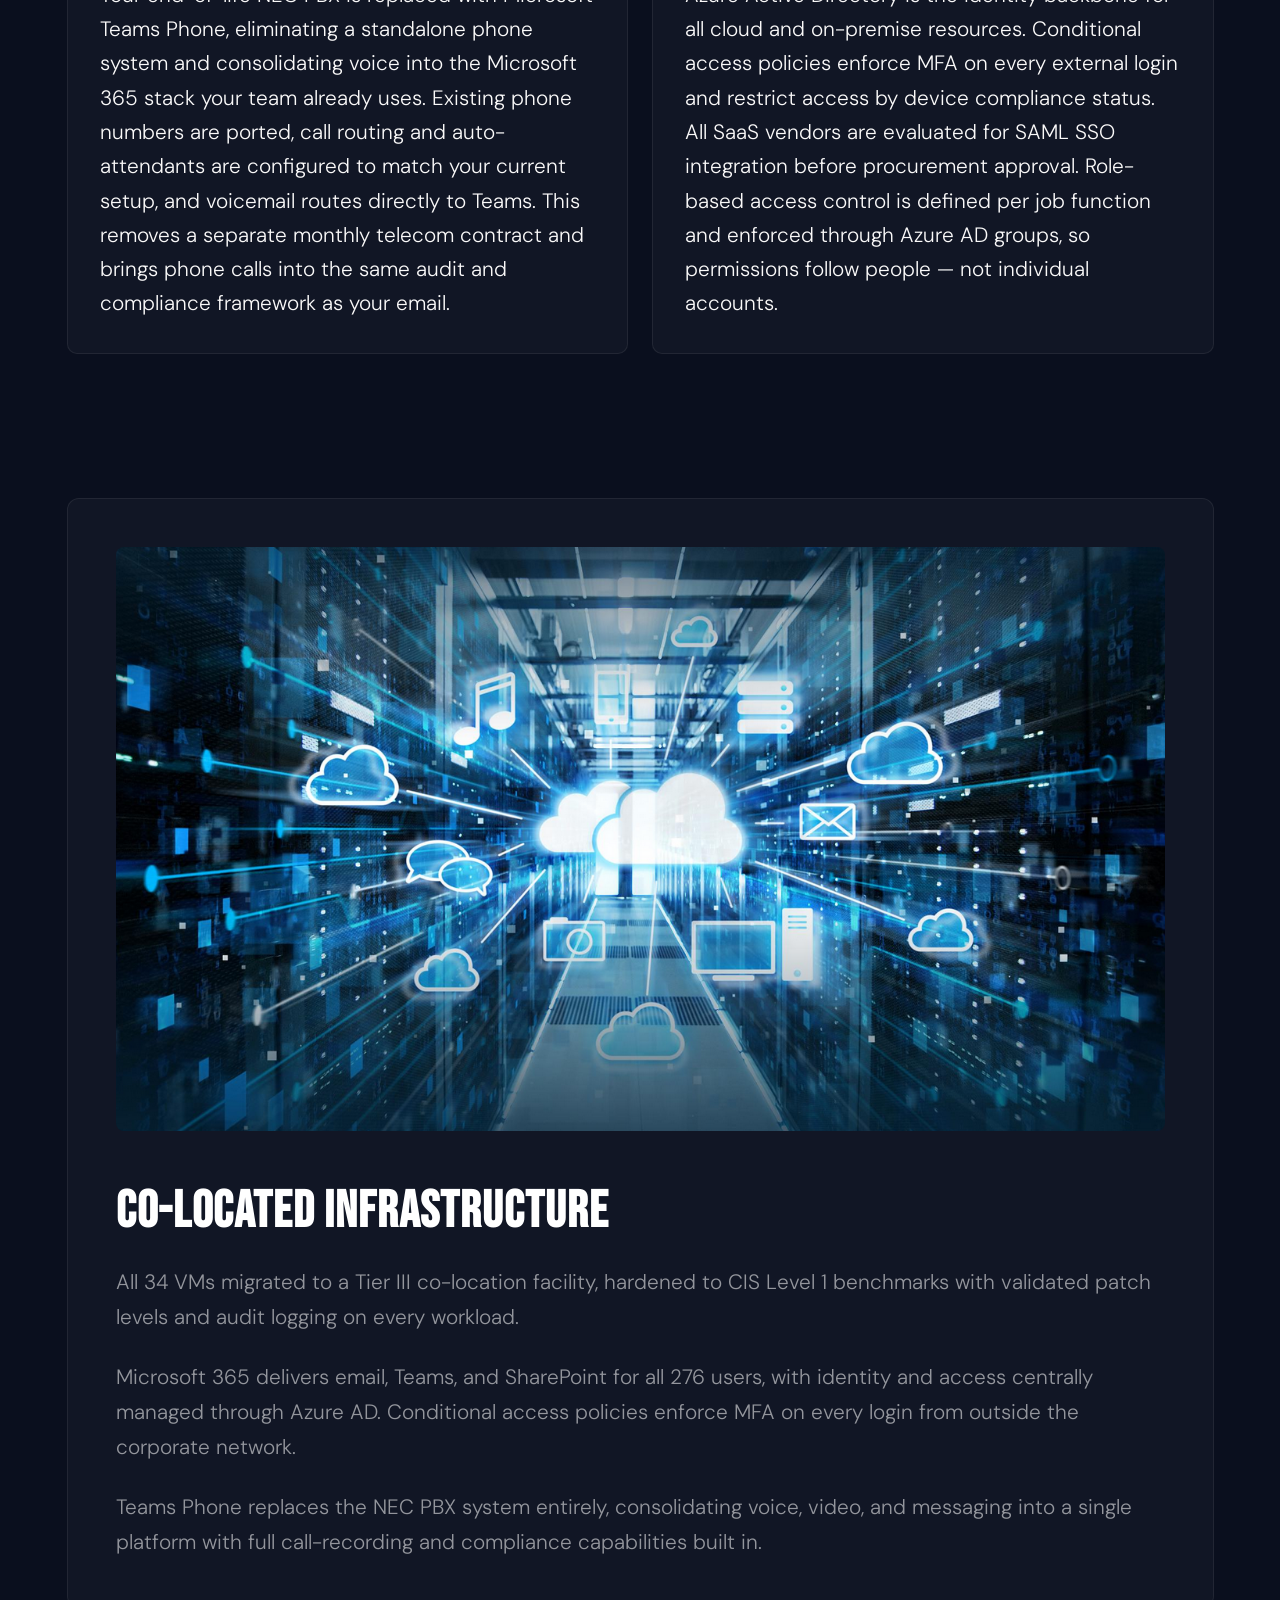
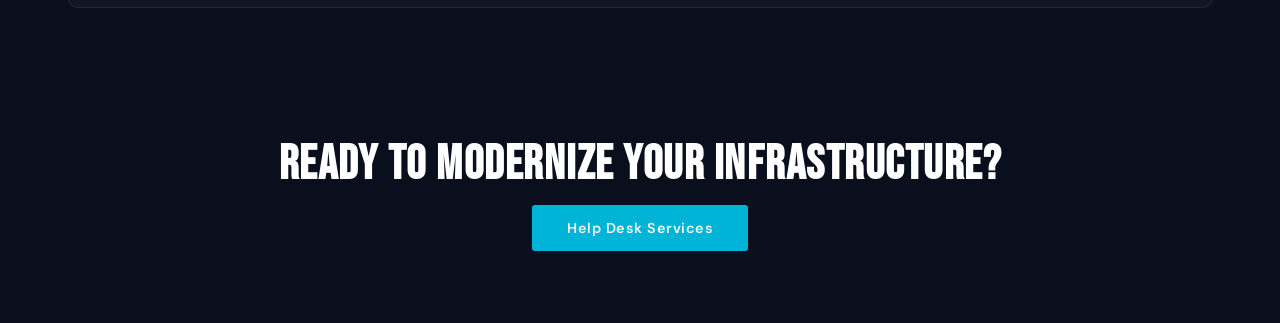
==== commit cd58a9b0: "edit" ====
--- a/pages/cloud.html
+++ b/pages/cloud.html
@@ -64,7 +64,7 @@
     <div class="img-text-row fade-in">
       <div class="img-col">
         <div class="img-wrap">
-          <img src="../assets/img/f.png" alt="Co-location server room" class="img-display" lightbox="true" />
+          <img src="../assets/img/cloud.png" alt="Co-location server room" class="img-display" lightbox="true" />
         </div>
       </div>
       <div class="text-col">
--- a/assets/css/cloud.css
+++ b/assets/css/cloud.css
@@ -1,32 +1,41 @@
 /* ╔══════════════════════════════════════════════════════════════════╗
-   ║  cloud.css — CLOUD PAGE — uses service cards and the image+text rows.
-   ║  Self-contained styles for this page. Edit freely; changes here  ║
-   ║  affect ONLY this page. Shared site chrome lives in nav.css;     ║
-   ║  shared section typography lives in base.css.                    ║
+   ║  cloud.css — CLOUD PAGE                                         ║
    ╚══════════════════════════════════════════════════════════════════╝ */
 
 :root {
   --page-bg:   #0a0f1e;
-  --border:    rgba(255, 255, 255, 0.07);   /* fixed: was lime-green test value */
-  --tag-color: #00b4d8;                      /* fixed: was purple test value   */
-
-  --card-min-col: 280px;
-  --card-gap:     1.5rem;
-  --card-icon-size:  1.8rem;
-  --card-title-size: 1.4rem;
-  --card-title-color: #ffffff;
-  --card-para-size:  0.88rem;
-  --card-para-color: rgba(255, 255, 255, 0.55);
+  --border:    rgba(255, 255, 255, 0.07);
+  --tag-color: #00b4d8;
+
+  /* Service Card Grid */
+  --card-gap:          1.5rem;
+  --card-icon-size:    2.5rem;
+  --card-title-size:   1.8rem;
+  --card-title-color:  #ffffff;
+  --card-para-size:    1.3rem;
+  --card-para-color:   rgb(250, 249, 249);
   --card-bar-gradient: linear-gradient(90deg, #00b4d8, #1565c0);
+
+  /* Image Container / Stacked Row */
+  --img-bg:            rgba(255,255,255,0.03); 
+  --img-border:        rgba(255,255,255,0.07);
+  --img-radius:        10px; 
+  --img-padding:       0.75rem;
+  --row-gap:           3rem;
+  --row-text-h3-size:  3.2rem;       
+  --row-text-h3-color: #ffffff;      
+  --row-text-p-size:   1.3rem;      
+  --row-text-p-color:  rgba(255,255,255,0.55);
+  --row-text-p-weight: 300;
 }
 
 /* ── HERO ──────────────────────────────────────────────────────── */
 .svc-hero {
   position: relative;
   overflow: hidden;
-  padding: 4rem 2rem 3rem;
+  padding: 5rem 4rem; 
   text-align: center;
-  background: linear-gradient(135deg, #0a0f1e 0%, #0b1f3a 60%, #0d2b50 100%);
+  background: linear-gradient(135deg, #7b8696 0%, #0b1f3a 60%, #0d2b50 100%);
 }
 .svc-hero::before,
 .svc-hero::after {
@@ -40,36 +49,37 @@
 .svc-hero::before { width: 600px; height: 600px; background: rgba(0,180,216,0.12); top: -260px; right: -180px; }
 .svc-hero::after  { width: 520px; height: 520px; background: rgba(21,101,192,0.16); bottom: -260px; left: -120px; }
 .svc-hero > * { position: relative; z-index: 1; }
-
 .svc-hero .section-intro { margin-left: auto; margin-right: auto; max-width: 1000px; }
 
-/* ── NETWORK DIAGRAM (responsive SVG) ──────────────────────────── */
-.netmap {
-  width: 100%;
-  max-width: 680px;
-  margin: 2.5rem auto 0;
-  display: block;
-}
-.netmap svg { width: 100%; height: auto; display: block; overflow: visible; }
-.nm-line   { stroke: rgba(0,180,216,0.28); stroke-width: 2; }
-.nm-node   { transition: transform 0.3s ease; }
-.nm-node circle { filter: drop-shadow(0 8px 18px rgba(0,0,0,0.45)); }
-.nm-node:hover  { transform: translateY(-3px); }
-.nm-icon   { font-size: 30px; text-anchor: middle; dominant-baseline: central; }
-.nm-center-label {
-  font-family: var(--font-display);
-  fill: #fff; font-size: 19px; letter-spacing: 1px;
-  text-anchor: middle; dominant-baseline: central;
-}
-
-/* ── SERVICE CARD GRID ─────────────────────────────────────────── */
-.section { padding: 4rem 4rem; }
-
+
+/* ── SECTION WRAPPER ── */
+.section { 
+  padding: 4.5rem 4rem; 
+  max-width: 1275px; 
+  margin: 0 auto; 
+}
+
+/* Centers tags, titles, and paragraphs */
+.section > .section-tag,
+.section > .section-title,
+.section > .section-intro {
+  text-align: center;
+  margin-left: auto;
+  margin-right: auto;
+  display: block; 
+}
+
+
+/* ── SERVICE CARD GRID (2x2 Stack) ──────────────────────────────── */
 .services-grid {
   display: grid;
-  grid-template-columns: repeat(auto-fit, minmax(var(--card-min-col), 1fr));
+  grid-template-columns: repeat(2, 1fr); /* 2x2 Stack */
   gap: var(--card-gap);
-}
+  text-align: left; 
+  max-width: 1150px;
+  margin: 0 auto;
+}
+
 .card {
   background: rgba(255, 255, 255, 0.03);
   border: 1px solid var(--border);
@@ -78,6 +88,7 @@
   transition: border-color 0.25s, transform 0.25s;
 }
 .card:hover { border-color: rgba(0, 180, 216, 0.25); transform: translateY(-4px); }
+
 .service-card { position: relative; overflow: hidden; }
 .service-card::before {
   content: '';
@@ -90,6 +101,7 @@
   transition: transform 0.3s;
 }
 .service-card:hover::before { transform: scaleX(1); }
+
 .service-icon {
   width: 50px; height: 50px;
   display: flex; align-items: center; justify-content: center;
@@ -99,6 +111,7 @@
   border: 1px solid rgba(0,180,216,0.2);
   margin-bottom: 1.1rem;
 }
+
 .service-card h3 {
   font-family: var(--font-display);
   font-size: var(--card-title-size);
@@ -106,12 +119,61 @@
   color: var(--card-title-color);
   margin-bottom: 0.75rem;
 }
+
 .service-card p {
   font-size: var(--card-para-size);
   color: var(--card-para-color);
   line-height: 1.65;
   font-weight: 300;
-}
+  margin: 0;
+}
+
+
+/* ── IMAGE + TEXT ROW (Stacked Vertical Card Layout) ── */
+.img-text-row {
+  display: flex;
+  flex-direction: column; 
+  align-items: center;
+  gap: var(--row-gap);
+  max-width: 1150px;      
+  margin: 0 auto;
+  
+  /* Card Styling */
+  background: rgba(255, 255, 255, 0.03);
+  border: 1px solid var(--border);
+  border-radius: 12px;
+  padding: 3rem; 
+}
+
+.img-col { width: 100%; min-width: 0; }
+.img-col .img-display { width: 100%; height: auto; object-fit: initial; border-radius: 8px; }
+
+.text-col {
+  width: 100%;
+  min-width: 0;
+  display: flex;
+  flex-direction: column;
+  gap: 1.5rem;
+  text-align: left; 
+}
+
+.text-col h3 {
+  font-family: var(--font-display);
+  font-size: var(--row-text-h3-size);
+  color: var(--row-text-h3-color);
+  letter-spacing: 1px;
+  line-height: 1.1;
+  margin: 0;
+}
+
+.text-col p {
+  font-size: var(--row-text-p-size);
+  color: var(--row-text-p-color);
+  font-weight: var(--row-text-p-weight);
+  line-height: 1.7;
+  margin: 0;
+}
+
 
 /* ── CTA BAND ──────────────────────────────────────────────────── */
 .svc-cta {
@@ -124,12 +186,11 @@
   letter-spacing: 1.5px;
   margin-bottom: 0.75rem;
 }
-.svc-cta p { color: rgba(255,255,255,0.55); margin-bottom: 1.75rem; font-weight: 300; }
 .btn {
   display: inline-block;
   padding: 0.85rem 2.2rem;
   background: #00b4d8;
-  color: #0a0f1e;
+  color: #f6f6f8;
   font-weight: 600;
   font-size: 0.9rem;
   letter-spacing: 0.5px;
@@ -139,84 +200,11 @@
 }
 .btn:hover { background: #2ecbe9; transform: translateY(-2px); }
 
+
+/* ── MOBILE OVERRIDES ──────────────────────────────────────────── */
 @media (max-width: 768px) {
-  .svc-hero      { padding: 3rem 1.25rem 2rem; }
-  .section       { padding: 2.5rem 1.25rem; }
+  .svc-hero      { padding: 4rem 1.5rem; }
+  .section       { padding: 3rem 1.5rem; }
   .services-grid { grid-template-columns: 1fr; }
-  .nm-icon       { font-size: 26px; }
-  .nm-center-label { font-size: 16px; }
-}
-
-/* ── IMAGE / DISPLAY LAYOUT BLOCKS ──────────────────────────────── */
-
-/* ── VARIABLES ───────────────────────────────────────────────────── */
-:root {
-  /* image container */
-  --img-bg: rgba(255,255,255,0.03); --img-border: rgba(255,255,255,0.07);
-  --img-radius: 10px; --img-padding: 0.75rem;
-
-  /* caption */
-  --caption-size: 0.82rem; --caption-color: rgba(255,255,255,0.4); --caption-margin: 0.75rem;
-
-  /* image + text row */
-  --row-gap: 3rem;
-  --row-text-h3-size: 1.4rem; --row-text-h3-color: #fff;
-  --row-text-p-size: 0.92rem; --row-text-p-color: rgba(255,255,255,0.55); --row-text-p-weight: 300;
-
-  /* card grid */
-  --card-grid-gap: 1.5rem; --card-min-col: 260px;
-  --card-bg: rgba(255,255,255,0.03); --card-border: rgba(255,255,255,0.07);
-  --card-radius: 8px; --card-padding: 1.5rem;
-  --card-h3-size: 1.2rem; --card-h3-color: #fff;
-  --card-p-size: 0.86rem; --card-p-color: rgba(255,255,255,0.55);
-
-  /* lightbox */
-  --lightbox-bg: rgba(0,0,0,0.92); --lightbox-max-w: 90vw; --lightbox-max-h: 85vh;
-  --lightbox-cap-color: rgba(255,255,255,0.6);
-}
-
-/* ── SHARED IMAGE CONTAINER ──────────────────────────────────────── */
-.img-wrap {
-  background: var(--img-bg); border: 1px solid var(--img-border);
-  border-radius: var(--img-radius); padding: var(--img-padding);
-  overflow: visible; transition: border-color 0.25s;
-}
-.img-wrap:hover { border-color: rgba(0,180,216,0.3); }
-.img-display {
-  width: 100%; height: auto; display: block;
-  border-radius: calc(var(--img-radius) - var(--img-padding));
-  transition: transform 0.3s ease;
-}
-.img-wrap:hover .img-display { transform: scale(1.015); }
-
-/* ── A. SINGLE IMAGE ─────────────────────────────────────────────── */
-.img-block { width: 100%; }
-.img-block .img-wrap { padding: var(--img-padding); }
-.img-block .img-display { width: 100%; height: auto; object-fit: initial; }
-
-/* ── B. IMAGE + CAPTION ──────────────────────────────────────────── */
-.img-captioned { display: flex; flex-direction: column; gap: var(--caption-margin); }
-.img-caption { font-size: var(--caption-size); color: var(--caption-color); text-align: center; font-style: italic; line-height: 1.5; }
-
-/* ── C/D. IMAGE + TEXT ROW (+ reverse) ───────────────────────────── */
-.img-text-row { display: flex; align-items: center; gap: var(--row-gap); }
-.img-text-row.row-reverse { flex-direction: row-reverse; }
-.img-col { flex: 1; min-width: 0; }
-.img-col .img-display { width: 100%; height: auto; object-fit: initial; }
-.text-col { flex: 1; min-width: 0; display: flex; flex-direction: column; gap: 1rem; }
-.text-col h3 { font-family: var(--font-display); font-size: var(--row-text-h3-size); color: var(--row-text-h3-color); letter-spacing: 1px; line-height: 1.1; }
-.text-col p { font-size: var(--row-text-p-size); color: var(--row-text-p-color); font-weight: var(--row-text-p-weight); line-height: 1.7; }
-
-/* ── F. IMAGE CARD GRID ──────────────────────────────────────────── */
-.img-card-grid { display: grid; grid-template-columns: repeat(auto-fit, minmax(var(--card-min-col), 1fr)); gap: var(--card-grid-gap); }
-.img-card { background: var(--card-bg); border: 1px solid var(--card-border); border-radius: var(--card-radius); padding: var(--card-padding); display: flex; flex-direction: column; gap: 1rem; transition: border-color 0.25s, transform 0.25s; }
-.img-card:hover { border-color: rgba(0,180,216,0.3); transform: translateY(-4px); }
-.img-card .img-wrap { height: 200px; overflow: hidden; display: flex; align-items: center; justify-content: center; }
-.img-card .img-display { width: 100%; height: 100%; object-fit: contain; }
-.img-card h3 { font-family: var(--font-display); font-size: var(--card-h3-size); color: var(--card-h3-color); letter-spacing: 0.5px; }
-.img-card p { font-size: var(--card-p-size); color: var(--card-p-color); line-height: 1.65; }
-
-/* ── MOBILE ──────────────────────────────────────────────────────── */
-@media (max-width: 768px) {
-  .img-text-row, .img-text-row.row-reverse { flex-direction: column; }
-}
+  .img-text-row  { padding: 1.5rem; }
+}
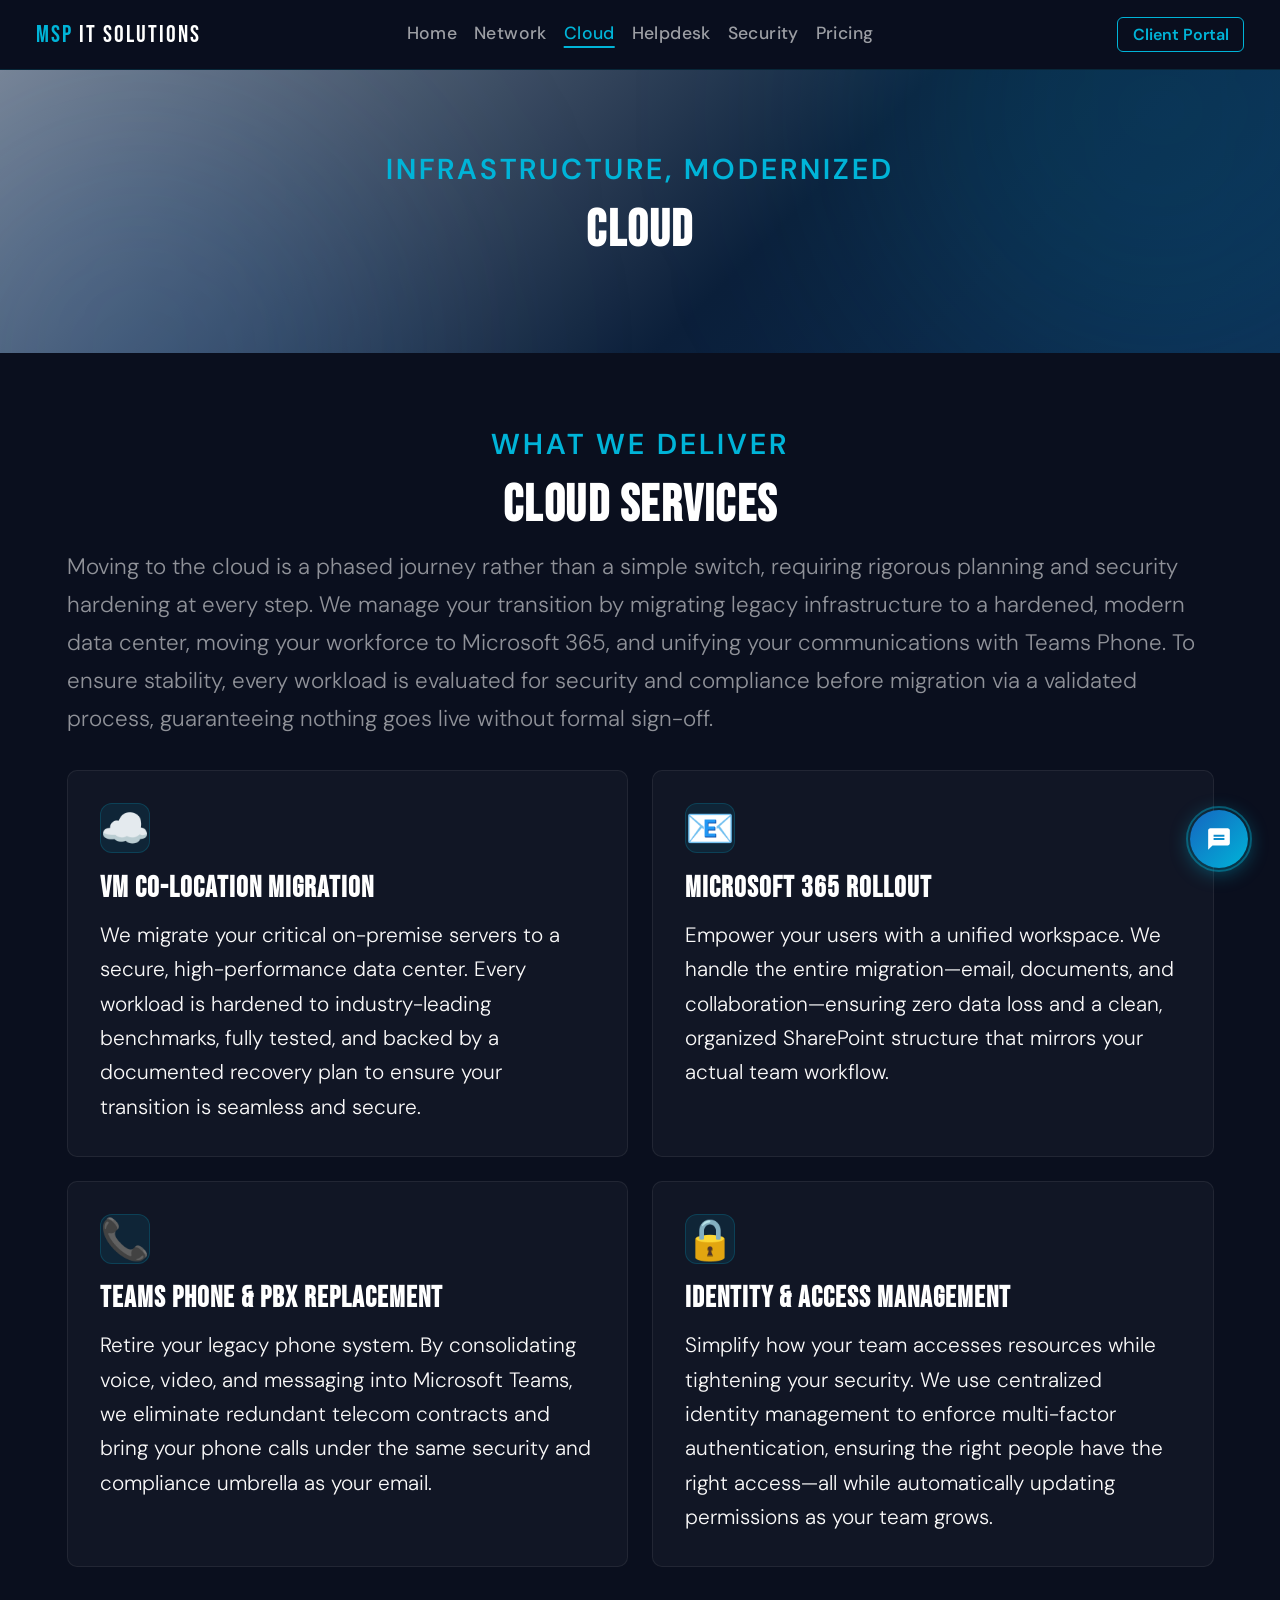
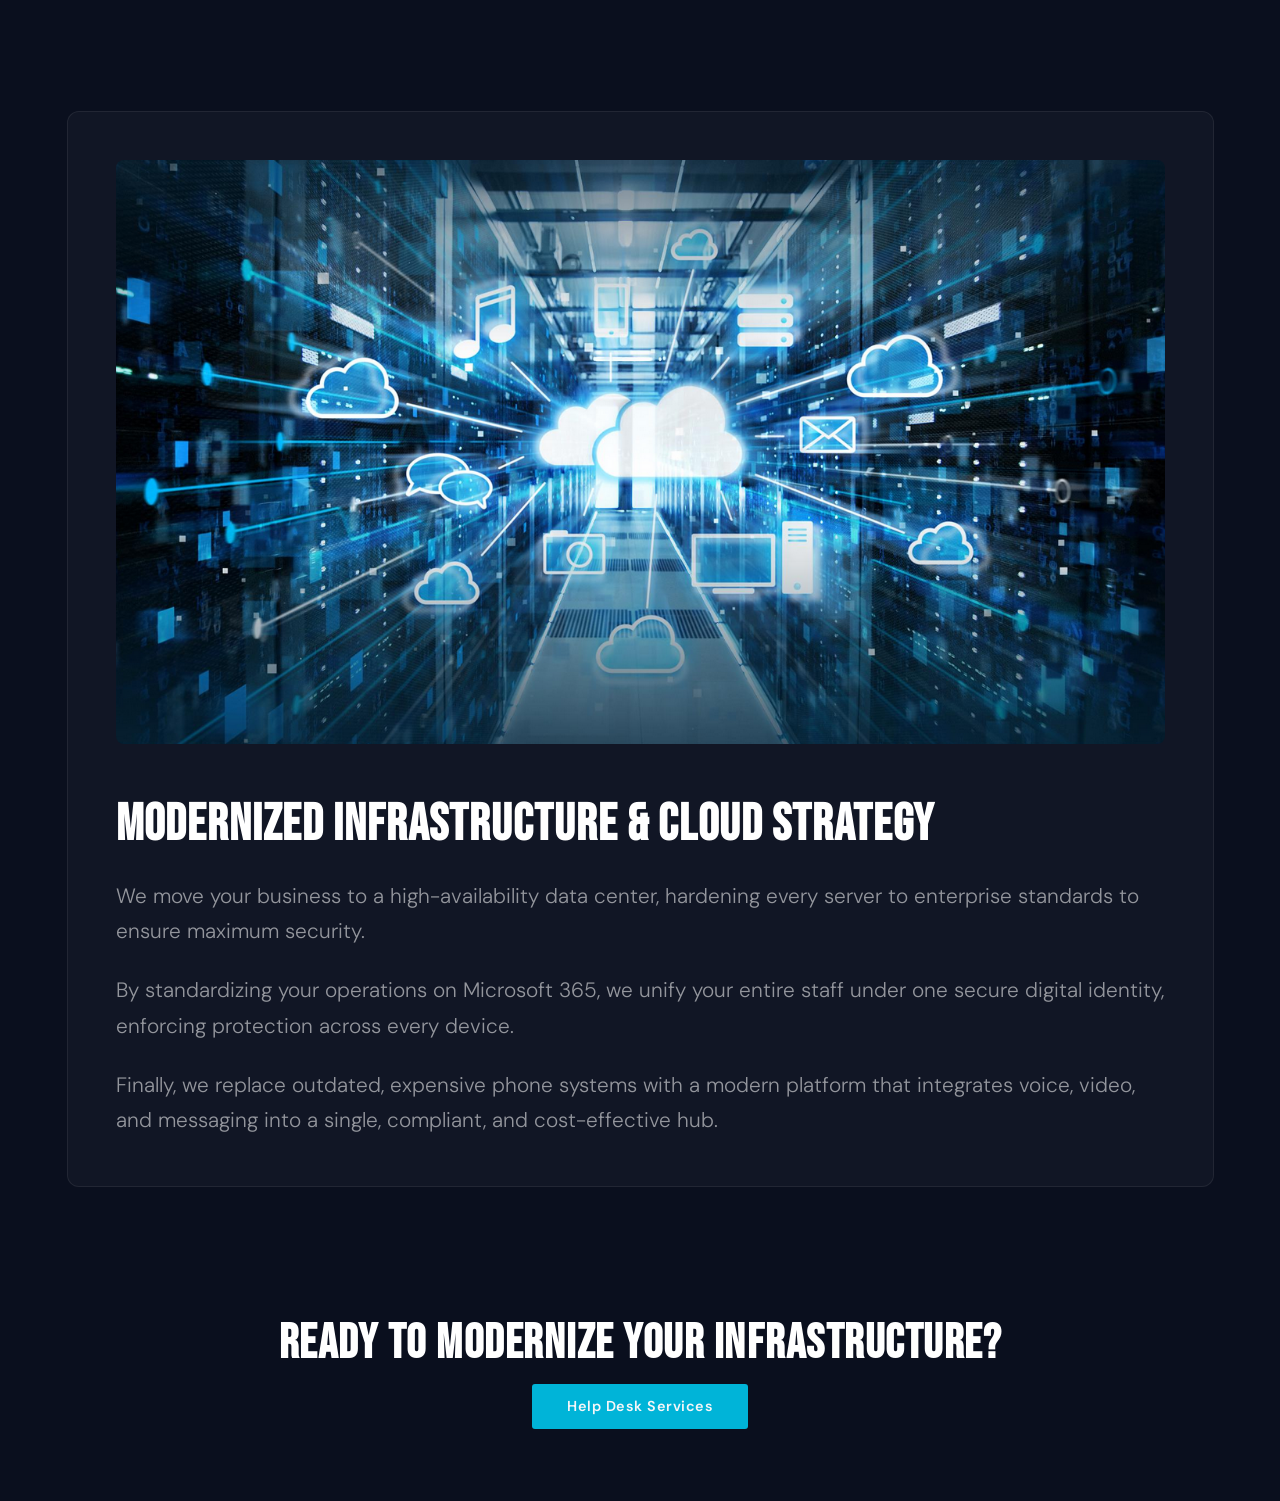
==== commit 7d77808b: "edit" ====
--- a/pages/cloud.html
+++ b/pages/cloud.html
@@ -21,9 +21,6 @@
   <section class="svc-hero">
     <div class="section-tag fade-in">Infrastructure, Modernized</div>
     <h2 class="section-title fade-in">Cloud</h2>
-    <p class="section-intro fade-in">
-      Moving infrastructure to the cloud isn't a switch you flip &mdash; it's a phased program that requires careful planning, security hardening, and a clear path back if something goes wrong. Our cloud practice migrates your 34 on-premise virtual machines to a co-located facility hardened to CIS Level 1 benchmarks, transitions your 276 users to Microsoft 365 for productivity and communication, and replaces your end-of-life NEC PBX with Microsoft Teams Phone. Every workload is evaluated for SSO, MFA, and compliance certification before it moves.
-    </p>
   </section>
 
 
@@ -32,29 +29,29 @@
     <div class="section-tag fade-in">What We Deliver</div>
     <h2 class="section-title fade-in">Cloud Services</h2>
     <p class="section-intro fade-in">
-      Every cloud workload is migrated with a documented runbook, tested in a staging environment, and validated against a defined acceptance checklist before production cutover. Nothing goes live without sign-off.
+      Moving to the cloud is a phased journey rather than a simple switch, requiring rigorous planning and security hardening at every step. We manage your transition by migrating legacy infrastructure to a hardened, modern data center, moving your workforce to Microsoft 365, and unifying your communications with Teams Phone. To ensure stability, every workload is evaluated for security and compliance before migration via a validated process, guaranteeing nothing goes live without formal sign-off.
     </p>
 
     <div class="services-grid">
       <div class="card service-card fade-in">
         <div class="service-icon">&#9729;&#65039;</div>
         <h3>VM Co-location Migration</h3>
-        <p>All 34 on-premise virtual machines are migrated to a co-located data center facility in a phased program. Each VM is hardened to CIS Level 1 benchmarks before cutover, with firewall rules, patch levels, and audit logging validated against the security baseline. Rollback procedures are documented and tested for every workload before the migration window opens.</p>
+        <p>We migrate your critical on-premise servers to a secure, high-performance data center. Every workload is hardened to industry-leading benchmarks, fully tested, and backed by a documented recovery plan to ensure your transition is seamless and secure.</p>
       </div>
       <div class="card service-card fade-in">
         <div class="service-icon">&#128231;</div>
         <h3>Microsoft 365 Rollout</h3>
-        <p>Full Microsoft 365 Business Premium deployment for all 276 users &mdash; Exchange Online for email, SharePoint Online for document management, and Microsoft Teams for chat and video collaboration. Mailbox migration is executed with zero data loss using staged cutover with overlap periods. SharePoint sites are structured per team and department, with permissions aligned to your org chart and onboarded through Azure AD groups.</p>
+        <p>Empower your users with a unified workspace. We handle the entire migration—email, documents, and collaboration—ensuring zero data loss and a clean, organized SharePoint structure that mirrors your actual team workflow.</p>
       </div>
       <div class="card service-card fade-in">
         <div class="service-icon">&#128222;</div>
         <h3>Teams Phone &amp; PBX Replacement</h3>
-        <p>Your end-of-life NEC PBX is replaced with Microsoft Teams Phone, eliminating a standalone phone system and consolidating voice into the Microsoft 365 stack your team already uses. Existing phone numbers are ported, call routing and auto-attendants are configured to match your current setup, and voicemail routes directly to Teams. This removes a separate monthly telecom contract and brings phone calls into the same audit and compliance framework as your email.</p>
+        <p>Retire your legacy phone system. By consolidating voice, video, and messaging into Microsoft Teams, we eliminate redundant telecom contracts and bring your phone calls under the same security and compliance umbrella as your email.</p>
       </div>
       <div class="card service-card fade-in">
         <div class="service-icon">&#128274;</div>
         <h3>Identity &amp; Access Management</h3>
-        <p>Azure Active Directory is the identity backbone for all cloud and on-premise resources. Conditional access policies enforce MFA on every external login and restrict access by device compliance status. All SaaS vendors are evaluated for SAML SSO integration before procurement approval. Role-based access control is defined per job function and enforced through Azure AD groups, so permissions follow people &mdash; not individual accounts.</p>
+        <p>Simplify how your team accesses resources while tightening your security. We use centralized identity management to enforce multi-factor authentication, ensuring the right people have the right access—all while automatically updating permissions as your team grows.</p>
       </div>
     </div>
   </section>
@@ -68,10 +65,10 @@
         </div>
       </div>
       <div class="text-col">
-        <h3>Co-located Infrastructure</h3>
-        <p>All 34 VMs migrated to a Tier III co-location facility, hardened to CIS Level 1 benchmarks with validated patch levels and audit logging on every workload.</p>
-        <p>Microsoft 365 delivers email, Teams, and SharePoint for all 276 users, with identity and access centrally managed through Azure AD. Conditional access policies enforce MFA on every login from outside the corporate network.</p>
-        <p>Teams Phone replaces the NEC PBX system entirely, consolidating voice, video, and messaging into a single platform with full call-recording and compliance capabilities built in.</p>
+        <h3>Modernized Infrastructure & Cloud Strategy</h3>
+        <p>We move your business to a high-availability data center, hardening every server to enterprise standards to ensure maximum security.</p>
+        <p>By standardizing your operations on Microsoft 365, we unify your entire staff under one secure digital identity, enforcing protection across every device.</p>
+        <p>Finally, we replace outdated, expensive phone systems with a modern platform that integrates voice, video, and messaging into a single, compliant, and cost-effective hub.</p>
       </div>
     </div>
   </section>
--- a/assets/css/cloud.css
+++ b/assets/css/cloud.css
@@ -61,9 +61,15 @@
 
 /* Centers tags, titles, and paragraphs */
 .section > .section-tag,
-.section > .section-title,
+.section > .section-title {
+  text-align: center;
+  margin-left: auto;
+  margin-right: auto;
+  display: block; 
+}
+
 .section > .section-intro {
-  text-align: center;
+  text-align: left;
   margin-left: auto;
   margin-right: auto;
   display: block; 
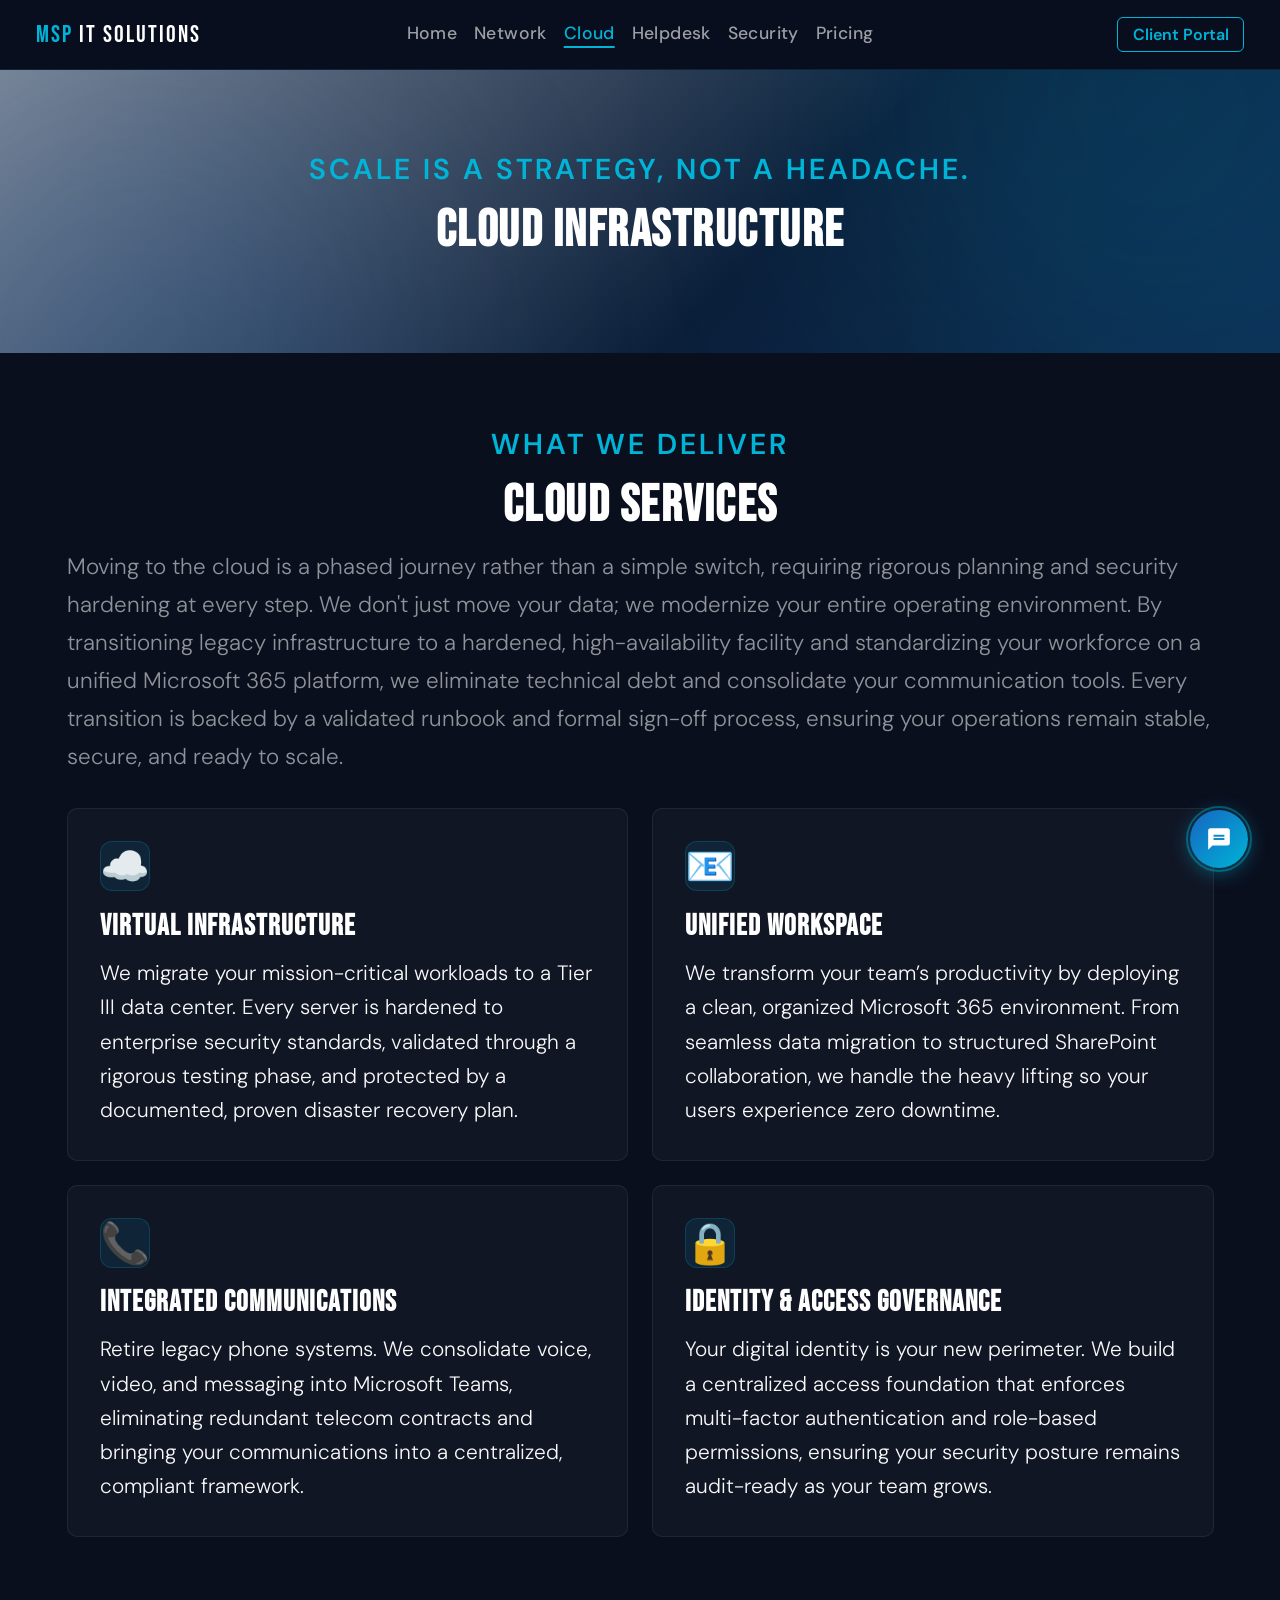
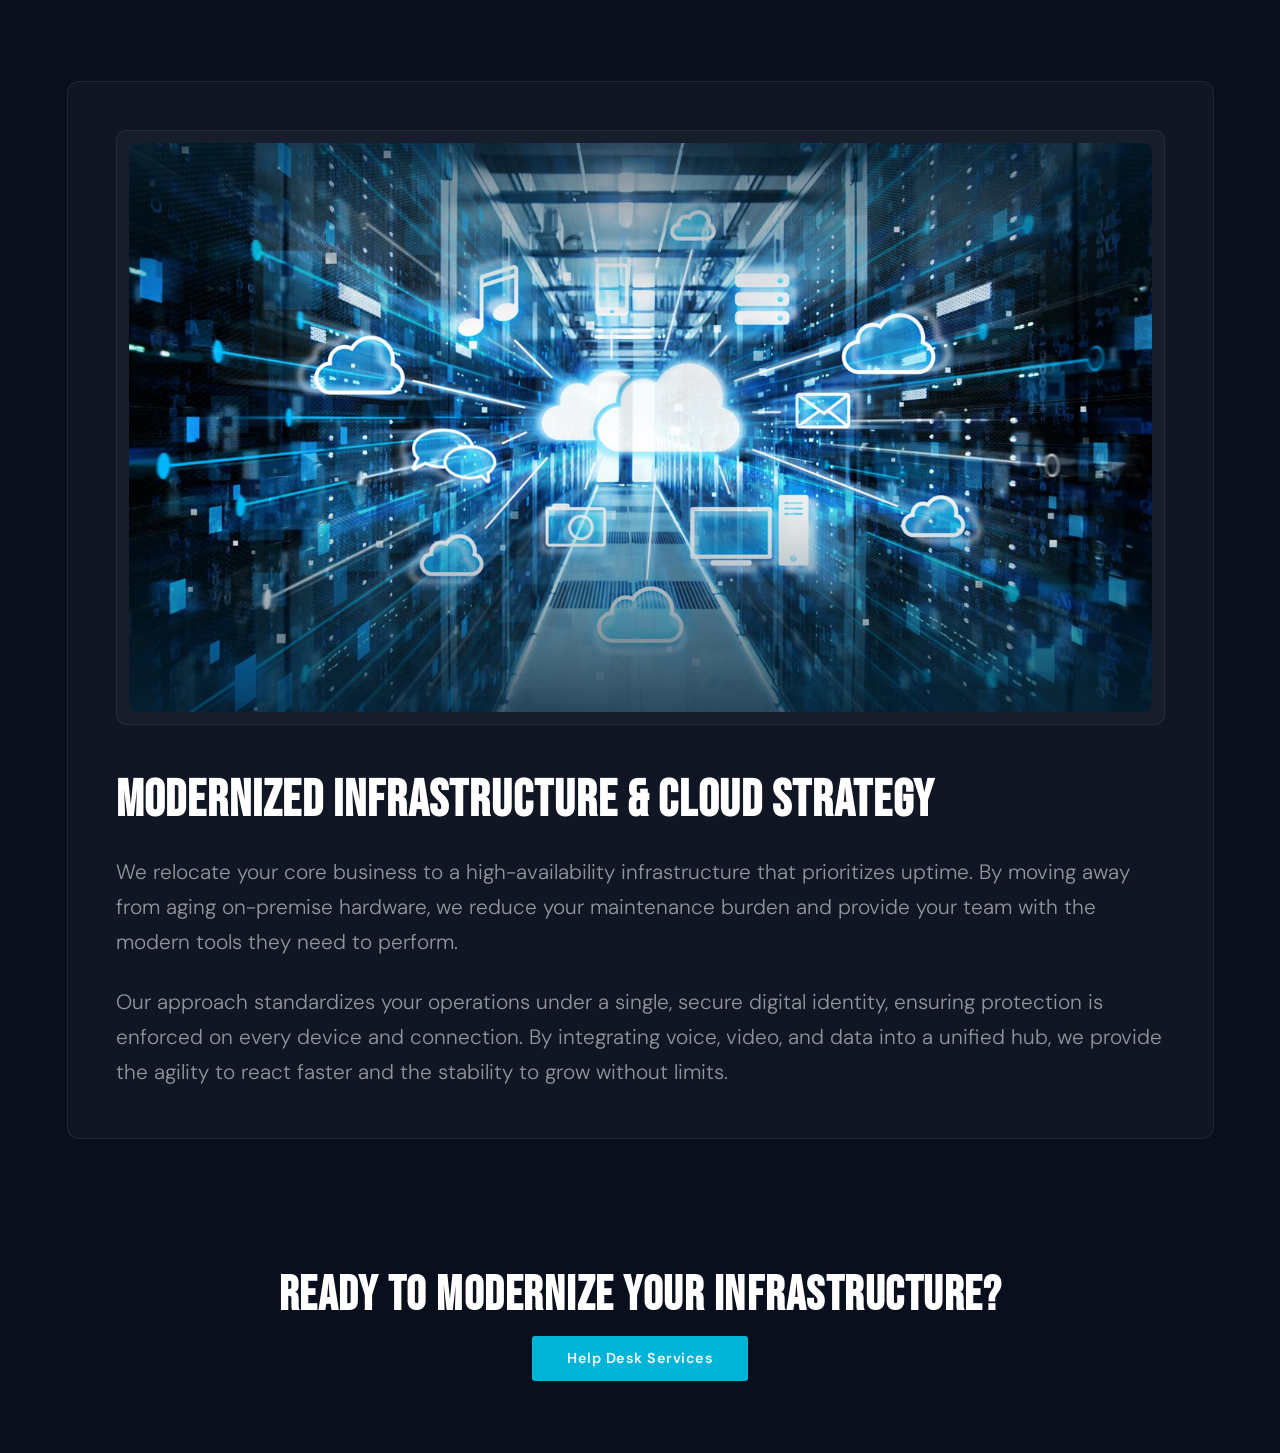
==== commit 38d111ff: "edit" ====
--- a/pages/cloud.html
+++ b/pages/cloud.html
@@ -16,42 +16,40 @@
 </head>
 <body>
 
-
   <!-- HERO -->
   <section class="svc-hero">
-    <div class="section-tag fade-in">Infrastructure, Modernized</div>
-    <h2 class="section-title fade-in">Cloud</h2>
+    <div class="section-tag fade-in">Scale is a strategy, not a headache.</div>
+    <h2 class="section-title fade-in">Cloud Infrastructure</h2>
   </section>
-
 
   <!-- SERVICE CARDS -->
   <section class="section">
     <div class="section-tag fade-in">What We Deliver</div>
     <h2 class="section-title fade-in">Cloud Services</h2>
     <p class="section-intro fade-in">
-      Moving to the cloud is a phased journey rather than a simple switch, requiring rigorous planning and security hardening at every step. We manage your transition by migrating legacy infrastructure to a hardened, modern data center, moving your workforce to Microsoft 365, and unifying your communications with Teams Phone. To ensure stability, every workload is evaluated for security and compliance before migration via a validated process, guaranteeing nothing goes live without formal sign-off.
+      Moving to the cloud is a phased journey rather than a simple switch, requiring rigorous planning and security hardening at every step. We don't just move your data; we modernize your entire operating environment. By transitioning legacy infrastructure to a hardened, high-availability facility and standardizing your workforce on a unified Microsoft 365 platform, we eliminate technical debt and consolidate your communication tools. Every transition is backed by a validated runbook and formal sign-off process, ensuring your operations remain stable, secure, and ready to scale.
     </p>
 
     <div class="services-grid">
       <div class="card service-card fade-in">
         <div class="service-icon">&#9729;&#65039;</div>
-        <h3>VM Co-location Migration</h3>
-        <p>We migrate your critical on-premise servers to a secure, high-performance data center. Every workload is hardened to industry-leading benchmarks, fully tested, and backed by a documented recovery plan to ensure your transition is seamless and secure.</p>
+        <h3>Virtual Infrastructure</h3>
+        <p>We migrate your mission-critical workloads to a Tier III data center. Every server is hardened to enterprise security standards, validated through a rigorous testing phase, and protected by a documented, proven disaster recovery plan.</p>
       </div>
       <div class="card service-card fade-in">
         <div class="service-icon">&#128231;</div>
-        <h3>Microsoft 365 Rollout</h3>
-        <p>Empower your users with a unified workspace. We handle the entire migration—email, documents, and collaboration—ensuring zero data loss and a clean, organized SharePoint structure that mirrors your actual team workflow.</p>
+        <h3>Unified Workspace</h3>
+        <p>We transform your team’s productivity by deploying a clean, organized Microsoft 365 environment. From seamless data migration to structured SharePoint collaboration, we handle the heavy lifting so your users experience zero downtime.</p>
       </div>
       <div class="card service-card fade-in">
         <div class="service-icon">&#128222;</div>
-        <h3>Teams Phone &amp; PBX Replacement</h3>
-        <p>Retire your legacy phone system. By consolidating voice, video, and messaging into Microsoft Teams, we eliminate redundant telecom contracts and bring your phone calls under the same security and compliance umbrella as your email.</p>
+        <h3>Integrated Communications</h3>
+        <p>Retire legacy phone systems. We consolidate voice, video, and messaging into Microsoft Teams, eliminating redundant telecom contracts and bringing your communications into a centralized, compliant framework.</p>
       </div>
       <div class="card service-card fade-in">
         <div class="service-icon">&#128274;</div>
-        <h3>Identity &amp; Access Management</h3>
-        <p>Simplify how your team accesses resources while tightening your security. We use centralized identity management to enforce multi-factor authentication, ensuring the right people have the right access—all while automatically updating permissions as your team grows.</p>
+        <h3>Identity & Access Governance</h3>
+        <p>Your digital identity is your new perimeter. We build a centralized access foundation that enforces multi-factor authentication and role-based permissions, ensuring your security posture remains audit-ready as your team grows.</p>
       </div>
     </div>
   </section>
@@ -66,9 +64,8 @@
       </div>
       <div class="text-col">
         <h3>Modernized Infrastructure & Cloud Strategy</h3>
-        <p>We move your business to a high-availability data center, hardening every server to enterprise standards to ensure maximum security.</p>
-        <p>By standardizing your operations on Microsoft 365, we unify your entire staff under one secure digital identity, enforcing protection across every device.</p>
-        <p>Finally, we replace outdated, expensive phone systems with a modern platform that integrates voice, video, and messaging into a single, compliant, and cost-effective hub.</p>
+        <p>We relocate your core business to a high-availability infrastructure that prioritizes uptime. By moving away from aging on-premise hardware, we reduce your maintenance burden and provide your team with the modern tools they need to perform.</p>
+        <p>Our approach standardizes your operations under a single, secure digital identity, ensuring protection is enforced on every device and connection. By integrating voice, video, and data into a unified hub, we provide the agility to react faster and the stability to grow without limits.</p>
       </div>
     </div>
   </section>
@@ -80,4 +77,4 @@
   </section>
 
 </body>
-</html>
+</html>
--- a/assets/css/nav.css
+++ b/assets/css/nav.css
@@ -205,4 +205,4 @@
 
 /* ━━━ 7. ACTIVE LINK ━━━ */
 nav a.active { color: var(--nav-active-color); }
-.nav-menu .nav-link.active { border-bottom-color: var(--nav-active-color); }
+.nav-menu .nav-link.active { border-bottom-color: var(--nav-active-color); }
--- a/assets/css/base.css
+++ b/assets/css/base.css
@@ -1,37 +1,65 @@
-
-/* ━━━━━━━━━━━━━━━━━━━━━━━━━━━━━━━━━━━━━━━━━━━━━━━━━━━━━━━━━━━━━━━━━━
-   1. SHARED VARIABLES — defaults; pages override per-page values
+/* ╔══════════════════════════════════════════════════════════════════╗
+   ║  base.css — SHARED FOUNDATION                                   ║
+   ║  Loaded on EVERY page. Contains all shared layout, typography,  ║
+   ║  components, and responsive rules. Page CSS files only add      ║
+   ║  what's unique to that page.                                    ║
+   ╚══════════════════════════════════════════════════════════════════╝ */
+
+
+/* ━━━━━━━━━━━━━━━━━━━━━━━━━━━━━━━━━━━━━━━━━━━━━━━━━━━━━━━━━━━━━━━━━━
+   1. SHARED VARIABLES
    ┗━━━━━━━━━━━━━━━━━━━━━━━━━━━━━━━━━━━━━━━━━━━━━━━━━━━━━━━━━━━━━━━━━ */
 :root {
-  /* Fonts (identical on every page) */
+  /* Fonts */
   --font-display: 'Bebas Neue', sans-serif;
   --font-body:    'DM Sans', sans-serif;
 
-  /* Page background / text — pages override --page-bg as needed */
-  --page-bg:   #0a0f1e;
-  --page-text: #ffffff;
-
-  /* Default card border — pages may override */
-  --border: rgba(255, 255, 255, 0.07);
-
-  /* Section Tag (small uppercase label) */
-  --tag-size:  1.8rem;
-  --tag-color: #00b4d8;
+  /* Page */
+  --page-bg:      #0a0f1e;
+  --page-text:    #ffffff;
+  --border:       rgba(255, 255, 255, 0.07);
+  --accent:       #00b4d8;
+  --section-max-w: 1275px;
+
+  /* Section Tag */
+  --tag-size:     1.8rem;
+  --tag-color:    #00b4d8;
 
   /* Section Title */
   --title-size-min: 2.2rem;
   --title-size-max: 3.2rem;
   --title-color:    #ffffff;
 
-  /* Section Paragraph */
+  /* Section Intro */
   --intro-size:   1.4rem;
   --intro-color:  rgba(255, 255, 255, 0.55);
   --intro-weight: 300;
-}
-
-
-/* ━━━━━━━━━━━━━━━━━━━━━━━━━━━━━━━━━━━━━━━━━━━━━━━━━━━━━━━━━━━━━━━━━━
-   2. PAGE BACKGROUND  (HTML: <body>)
+
+  /* Service Cards */
+  --card-gap:          1.5rem;
+  --card-icon-size:    2.5rem;
+  --card-title-size:   1.6rem;
+  --card-title-color:  #ffffff;
+  --card-para-size:    1.1rem;
+  --card-para-color:   rgb(250, 249, 249);
+  --card-bar-gradient: linear-gradient(90deg, #00b4d8, #1565c0);
+
+  /* Image + Text Row */
+  --img-bg:            rgba(255, 255, 255, 0.03);
+  --img-border:        rgba(255, 255, 255, 0.07);
+  --img-radius:        10px;
+  --img-padding:       0.75rem;
+  --row-gap:           3rem;
+  --row-text-h3-size:  3.2rem;
+  --row-text-h3-color: #ffffff;
+  --row-text-p-size:   1.3rem;
+  --row-text-p-color:  rgba(255, 255, 255, 0.55);
+  --row-text-p-weight: 300;
+}
+
+
+/* ━━━━━━━━━━━━━━━━━━━━━━━━━━━━━━━━━━━━━━━━━━━━━━━━━━━━━━━━━━━━━━━━━━
+   2. BODY
    ┗━━━━━━━━━━━━━━━━━━━━━━━━━━━━━━━━━━━━━━━━━━━━━━━━━━━━━━━━━━━━━━━━━ */
 body {
   font-family: var(--font-body);
@@ -42,8 +70,6 @@
 
 /* ━━━━━━━━━━━━━━━━━━━━━━━━━━━━━━━━━━━━━━━━━━━━━━━━━━━━━━━━━━━━━━━━━━
    3. SECTION TYPE — tag / title / intro
-   ┃ NOTE: .section padding stays in each PAGE file (it differs
-   ┃       per page). Only the type styles are shared here.
    ┗━━━━━━━━━━━━━━━━━━━━━━━━━━━━━━━━━━━━━━━━━━━━━━━━━━━━━━━━━━━━━━━━━ */
 .section-tag {
   font-size:      var(--tag-size);
@@ -73,7 +99,280 @@
 
 
 /* ━━━━━━━━━━━━━━━━━━━━━━━━━━━━━━━━━━━━━━━━━━━━━━━━━━━━━━━━━━━━━━━━━━
-   4. SCROLL ANIMATION  (add class="fade-in"; main.js adds "visible")
+   4. SERVICE-PAGE HERO
+   ┗━━━━━━━━━━━━━━━━━━━━━━━━━━━━━━━━━━━━━━━━━━━━━━━━━━━━━━━━━━━━━━━━━ */
+.svc-hero {
+  position: relative;
+  overflow: hidden;
+  padding: 5rem 4rem;
+  text-align: center;
+  background: linear-gradient(135deg, #7b8696 0%, #0b1f3a 60%, #0d2b50 100%);
+}
+.svc-hero::before,
+.svc-hero::after {
+  content: '';
+  position: absolute;
+  border-radius: 50%;
+  filter: blur(120px);
+  z-index: 0;
+  pointer-events: none;
+}
+.svc-hero::before { width: 600px; height: 600px; background: rgba(0, 180, 216, 0.12); top: -260px; right: -180px; }
+.svc-hero::after  { width: 520px; height: 520px; background: rgba(21, 101, 192, 0.16); bottom: -260px; left: -120px; }
+.svc-hero > * { position: relative; z-index: 1; }
+.svc-hero .section-intro { margin-left: auto; margin-right: auto; max-width: 1000px; }
+
+
+/* ━━━━━━━━━━━━━━━━━━━━━━━━━━━━━━━━━━━━━━━━━━━━━━━━━━━━━━━━━━━━━━━━━━
+   5. SECTION WRAPPER
+   ┗━━━━━━━━━━━━━━━━━━━━━━━━━━━━━━━━━━━━━━━━━━━━━━━━━━━━━━━━━━━━━━━━━ */
+.section {
+  padding: 4.5rem 4rem;
+  max-width: var(--section-max-w);
+  margin: 0 auto;
+}
+
+.section > .section-tag,
+.section > .section-title {
+  text-align: center;
+  margin-left: auto;
+  margin-right: auto;
+  display: block;
+}
+
+.section > .section-intro {
+  text-align: left;
+  margin-left: auto;
+  margin-right: auto;
+  display: block;
+}
+
+
+/* ━━━━━━━━━━━━━━━━━━━━━━━━━━━━━━━━━━━━━━━━━━━━━━━━━━━━━━━━━━━━━━━━━━
+   6. SERVICE CARD GRID
+   ┗━━━━━━━━━━━━━━━━━━━━━━━━━━━━━━━━━━━━━━━━━━━━━━━━━━━━━━━━━━━━━━━━━ */
+.services-grid {
+  display: grid;
+  grid-template-columns: repeat(3, 1fr);
+  gap: var(--card-gap);
+  text-align: left;
+}
+
+.card {
+  background: rgba(255, 255, 255, 0.03);
+  border: 1px solid var(--border);
+  border-radius: 10px;
+  padding: 2rem;
+  min-width: 0;
+  transition: border-color 0.25s, transform 0.25s;
+}
+.card:hover { border-color: rgba(0, 180, 216, 0.25); transform: translateY(-4px); }
+
+.service-card { position: relative; overflow: hidden; }
+.service-card::before {
+  content: '';
+  position: absolute;
+  top: 0; left: 0; right: 0;
+  height: 2px;
+  background: var(--card-bar-gradient);
+  transform: scaleX(0);
+  transform-origin: left;
+  transition: transform 0.3s;
+}
+.service-card:hover::before { transform: scaleX(1); }
+
+.service-icon {
+  width: 50px; height: 50px;
+  display: flex; align-items: center; justify-content: center;
+  font-size: var(--card-icon-size);
+  border-radius: 12px;
+  background: rgba(0, 180, 216, 0.1);
+  border: 1px solid rgba(0, 180, 216, 0.2);
+  margin-bottom: 1.1rem;
+}
+
+.service-card h3 {
+  font-family: var(--font-display);
+  font-size: var(--card-title-size);
+  letter-spacing: 1px;
+  color: var(--card-title-color);
+  margin-bottom: 0.75rem;
+}
+
+.service-card p {
+  font-size: var(--card-para-size);
+  color: var(--card-para-color);
+  line-height: 1.65;
+  font-weight: 300;
+  margin: 0;
+}
+
+.service-card .card-list {
+  padding: 0;
+  margin: 0;
+  list-style: none;
+}
+
+.service-card .card-list li {
+  font-size: var(--card-para-size);
+  color: var(--card-para-color);
+  line-height: 1.65;
+  font-weight: 300;
+  margin-bottom: 0.5rem;
+  padding-left: 1rem;
+  position: relative;
+}
+
+.service-card .card-list li::before {
+  content: '';
+  position: absolute;
+  left: 0;
+  top: 0.6em;
+  width: 5px; height: 5px;
+  border-radius: 50%;
+  background: #00b4d8;
+  box-shadow: 0 0 5px rgba(0, 180, 216, 0.5);
+}
+
+
+/* ━━━━━━━━━━━━━━━━━━━━━━━━━━━━━━━━━━━━━━━━━━━━━━━━━━━━━━━━━━━━━━━━━━
+   7. IMAGE + TEXT ROW
+   ┗━━━━━━━━━━━━━━━━━━━━━━━━━━━━━━━━━━━━━━━━━━━━━━━━━━━━━━━━━━━━━━━━━ */
+.img-wrap {
+  background: var(--img-bg);
+  border: 1px solid var(--img-border);
+  border-radius: var(--img-radius);
+  padding: var(--img-padding);
+  overflow: hidden;
+  transition: border-color 0.25s;
+}
+.img-wrap:hover { border-color: rgb(45, 236, 236); }
+
+.img-display {
+  width: 100%; height: auto; display: block;
+  border-radius: calc(var(--img-radius) - var(--img-padding));
+  transition: transform 0.3s ease;
+}
+.img-wrap:hover .img-display { transform: scale(1.015); }
+
+.img-text-row {
+  display: flex;
+  flex-direction: column;
+  align-items: center;
+  gap: var(--row-gap);
+  max-width: 1150px;
+  margin: 0 auto;
+  background: rgba(255, 255, 255, 0.03);
+  border: 1px solid var(--border);
+  border-radius: 12px;
+  padding: 3rem;
+}
+
+.img-text-row.row-reverse { flex-direction: column; }
+
+.img-col { width: 100%; min-width: 0; }
+.img-col .img-display { width: 100%; height: auto; object-fit: initial; border-radius: 8px; }
+
+.text-col {
+  width: 100%;
+  min-width: 0;
+  display: flex;
+  flex-direction: column;
+  gap: 1.5rem;
+  text-align: left;
+}
+
+.text-col h3 {
+  font-family: var(--font-display);
+  font-size: var(--row-text-h3-size);
+  color: var(--row-text-h3-color);
+  letter-spacing: 1px;
+  line-height: 1.1;
+  margin: 0;
+}
+
+.text-col p {
+  font-size: var(--row-text-p-size);
+  color: var(--row-text-p-color);
+  font-weight: var(--row-text-p-weight);
+  line-height: 1.7;
+  margin: 0;
+}
+
+
+/* ━━━━━━━━━━━━━━━━━━━━━━━━━━━━━━━━━━━━━━━━━━━━━━━━━━━━━━━━━━━━━━━━━━
+   8. STAT BADGES
+   ┗━━━━━━━━━━━━━━━━━━━━━━━━━━━━━━━━━━━━━━━━━━━━━━━━━━━━━━━━━━━━━━━━━ */
+.text-stats {
+  display: flex;
+  flex-wrap: wrap;
+  gap: 1.25rem;
+  margin-top: 1.5rem;
+  justify-content: center;
+}
+
+.text-stat {
+  display: flex;
+  flex-direction: column;
+  align-items: center;
+  background: rgba(0, 180, 216, 0.08);
+  border: 1px solid rgba(0, 180, 216, 0.2);
+  border-radius: 8px;
+  padding: 0.6rem 1.1rem;
+  min-width: 80px;
+}
+
+.text-stat span:first-child {
+  font-family: var(--font-display);
+  font-size: 1.6rem;
+  color: #00b4d8;
+  letter-spacing: 1px;
+  line-height: 1;
+}
+
+.text-stat span:last-child {
+  font-size: 1.0rem;
+  color: rgba(255, 255, 255, 0.45);
+  text-transform: uppercase;
+  letter-spacing: 1px;
+  margin-top: 0.25rem;
+}
+
+
+/* ━━━━━━━━━━━━━━━━━━━━━━━━━━━━━━━━━━━━━━━━━━━━━━━━━━━━━━━━━━━━━━━━━━
+   9. CTA BAND + BUTTON
+   ┗━━━━━━━━━━━━━━━━━━━━━━━━━━━━━━━━━━━━━━━━━━━━━━━━━━━━━━━━━━━━━━━━━ */
+.svc-cta {
+  text-align: center;
+  padding: 3.5rem 2rem 4.5rem;
+}
+
+.svc-cta h2 {
+  font-family: var(--font-display);
+  font-size: clamp(2rem, 4vw, 3rem);
+  letter-spacing: 1.5px;
+  margin-bottom: 0.75rem;
+}
+
+.svc-cta p { color: rgba(255, 255, 255, 0.55); margin-bottom: 1.75rem; font-weight: 300; }
+
+.btn {
+  display: inline-block;
+  padding: 0.85rem 2.2rem;
+  background: #00b4d8;
+  color: #f6f6f8;
+  font-weight: 600;
+  font-size: 0.9rem;
+  letter-spacing: 0.5px;
+  text-decoration: none;
+  border-radius: 3px;
+  transition: background 0.2s, transform 0.2s;
+}
+.btn:hover { background: #2ecbe9; transform: translateY(-2px); }
+
+
+/* ━━━━━━━━━━━━━━━━━━━━━━━━━━━━━━━━━━━━━━━━━━━━━━━━━━━━━━━━━━━━━━━━━━
+   10. SCROLL ANIMATION
    ┗━━━━━━━━━━━━━━━━━━━━━━━━━━━━━━━━━━━━━━━━━━━━━━━━━━━━━━━━━━━━━━━━━ */
 .fade-in {
   opacity:    0;
@@ -88,11 +387,44 @@
 
 
 /* ━━━━━━━━━━━━━━━━━━━━━━━━━━━━━━━━━━━━━━━━━━━━━━━━━━━━━━━━━━━━━━━━━━
-   5. SHARED MOBILE TYPE OVERRIDES  (screen width ≤ 768px)
-   ┃ Identical on every page, so centralized here.
-   ┃ (.section padding override stays in each page file.)
-   ┗━━━━━━━━━━━━━━━━━━━━━━━━━━━━━━━━━━━━━━━━━━━━━━━━━━━━━━━━━━━━━━━━━ */
+   11. RESPONSIVE
+   ┗━━━━━━━━━━━━━━━━━━━━━━━━━━━━━━━━━━━━━━━━━━━━━━━━━━━━━━━━━━━━━━━━━ */
+
+/* ── Tablet (≤ 1024px) ── */
+@media (max-width: 1024px) {
+  .services-grid         { grid-template-columns: repeat(2, 1fr); }
+  .svc-hero              { padding: 4rem 2.5rem; }
+  .section               { padding: 3.5rem 2.5rem; }
+
+  /* Scale type down one notch */
+  .section-tag           { font-size: 1.4rem; }
+  .section-title         { font-size: clamp(1.8rem, 3.5vw, 2.6rem); }
+  .section-intro         { font-size: 1.2rem; }
+  .text-col h3           { font-size: 2.4rem; }
+  .service-card h3       { font-size: 1.4rem; }
+  .service-card .card-list li { font-size: 1rem; }
+  .svc-cta h2            { font-size: clamp(1.8rem, 3.5vw, 2.6rem); }
+}
+
+/* ── Phone (≤ 768px) ── */
 @media (max-width: 768px) {
-  .section-title { font-size: 2rem; }
-  .section-intro { font-size: 0.95rem; max-width: 100%; }
-}
+  /* Layout */
+  .svc-hero              { padding: 2.5rem 1.25rem; }
+  .section               { padding: 2rem 1.25rem; }
+  .services-grid         { grid-template-columns: 1fr; }
+  .img-text-row          { padding: 1.25rem; gap: 1.5rem; }
+
+  /* Typography — compact for small screens */
+  .section-tag           { font-size: 1.1rem; letter-spacing: 2px; margin-bottom: 0.5rem; }
+  .section-title         { font-size: 1.6rem; margin-bottom: 0.5rem; }
+  .section-intro         { font-size: 1rem; max-width: 100%; margin-bottom: 1.25rem; }
+  .text-col h3           { font-size: 1.6rem; }
+  .text-col p            { font-size: 1rem; }
+  .service-card h3       { font-size: 1.25rem; }
+  .service-card p,
+  .service-card .card-list li { font-size: 0.95rem; }
+  .svc-cta h2            { font-size: 1.6rem; }
+  .svc-cta p             { font-size: 0.95rem; }
+  .text-stat span:first-child { font-size: 1.3rem; }
+  .text-stat span:last-child  { font-size: 0.8rem; }
+}
--- a/assets/hermes/widget.css
+++ b/assets/hermes/widget.css
@@ -1,16 +1,14 @@
 /* ╔══════════════════════════════════════════════════════════════════╗
-   ║  widget.css — HERMES AI CHAT WIDGET                             ║
+   ║  widget.css — NEO AI CHAT WIDGET                                ║
    ║  Loaded on every page. Fully self-contained — no dependencies   ║
    ║  on any page CSS file. All variables defined here.              ║
    ╚══════════════════════════════════════════════════════════════════╝ */
 
 
 /* ━━━━━━━━━━━━━━━━━━━━━━━━━━━━━━━━━━━━━━━━━━━━━━━━━━━━━━━━━━━━━━━━━━
-   WIDGET VARIABLES — all widget colors/sizes live here.
-   Edit these to restyle the widget without touching any page CSS.
+   WIDGET VARIABLES
    ┗━━━━━━━━━━━━━━━━━━━━━━━━━━━━━━━━━━━━━━━━━━━━━━━━━━━━━━━━━━━━━━━━━ */
 :root {
-  /* ── Widget-owned color tokens (not shared with page CSS) ───────── */
   --w-accent:      #00b4d8;
   --w-blue:        #1565c0;
   --w-navy:        #0b1f3a;
@@ -20,7 +18,6 @@
   --w-font-body:   'DM Sans', sans-serif;
   --w-font-display:'Bebas Neue', sans-serif;
 
-  /* ── Floating button ───────────────────────────────────────────── */
   --widget-btn-size:         58px;
   --widget-btn-gradient:     linear-gradient(135deg, var(--w-blue), var(--w-accent));
   --widget-btn-shadow:       rgba(0, 180, 216, 0.45);
@@ -28,18 +25,15 @@
   --widget-btn-bottom:       2rem;
   --widget-btn-right:        2rem;
 
-  /* ── Panel ─────────────────────────────────────────────────────── */
   --widget-panel-width:  360px;
   --widget-panel-bg:     #111827;
   --widget-panel-border: rgba(0, 180, 216, 0.25);
   --widget-panel-radius: 14px;
 
-  /* ── Message bubbles ───────────────────────────────────────────── */
   --msg-agent-bg:      rgba(255, 255, 255, 0.06);
   --msg-agent-border:  rgba(255, 255, 255, 0.08);
   --msg-user-gradient: linear-gradient(135deg, var(--w-blue), var(--w-accent));
 
-  /* ── Status indicators ─────────────────────────────────────────── */
   --dot-color:          #f87171;
   --status-online-color:#4ade80;
 }
@@ -47,9 +41,8 @@
 
 /* ━━━━━━━━━━━━━━━━━━━━━━━━━━━━━━━━━━━━━━━━━━━━━━━━━━━━━━━━━━━━━━━━━━
    FLOATING HELP BUTTON
-   HTML: <button id="hermes-btn"> in every page
-   ┗━━━━━━━━━━━━━━━━━━━━━━━━━━━━━━━━━━━━━━━━━━━━━━━━━━━━━━━━━━━━━━━━━ */
-#hermes-btn {
+   ┗━━━━━━━━━━━━━━━━━━━━━━━━━━━━━━━━━━━━━━━━━━━━━━━━━━━━━━━━━━━━━━━━━ */
+#neo-btn {
   position:        fixed;
   bottom:          var(--widget-btn-bottom);
   right:           var(--widget-btn-right);
@@ -67,19 +60,18 @@
   transition:      transform 0.2s, box-shadow 0.2s;
 }
 
-#hermes-btn:hover {
+#neo-btn:hover {
   transform:  scale(1.08);
   box-shadow: 0 6px 28px var(--widget-btn-shadow-hover);
 }
 
-#hermes-btn svg {
+#neo-btn svg {
   width:  26px;
   height: 26px;
   fill:   var(--w-white);
 }
 
-/* Pulse ring animation */
-#hermes-btn::after {
+#neo-btn::after {
   content:       '';
   position:      absolute;
   inset:         -4px;
@@ -96,10 +88,8 @@
 
 /* ━━━━━━━━━━━━━━━━━━━━━━━━━━━━━━━━━━━━━━━━━━━━━━━━━━━━━━━━━━━━━━━━━━
    NOTIFICATION DOT
-   HTML: <div id="hermes-dot"> inside the button
-   Hidden by default. hermes.js shows it after 4 seconds of inactivity.
-   ┗━━━━━━━━━━━━━━━━━━━━━━━━━━━━━━━━━━━━━━━━━━━━━━━━━━━━━━━━━━━━━━━━━ */
-#hermes-dot {
+   ┗━━━━━━━━━━━━━━━━━━━━━━━━━━━━━━━━━━━━━━━━━━━━━━━━━━━━━━━━━━━━━━━━━ */
+#neo-dot {
   position:      absolute;
   top:           4px;
   right:         4px;
@@ -114,10 +104,8 @@
 
 /* ━━━━━━━━━━━━━━━━━━━━━━━━━━━━━━━━━━━━━━━━━━━━━━━━━━━━━━━━━━━━━━━━━━
    CHAT PANEL
-   HTML: <div id="hermes-panel"> in every page
-   hermes.js adds class "open" to show it.
-   ┗━━━━━━━━━━━━━━━━━━━━━━━━━━━━━━━━━━━━━━━━━━━━━━━━━━━━━━━━━━━━━━━━━ */
-#hermes-panel {
+   ┗━━━━━━━━━━━━━━━━━━━━━━━━━━━━━━━━━━━━━━━━━━━━━━━━━━━━━━━━━━━━━━━━━ */
+#neo-panel {
   position:        fixed;
   bottom:          6rem;
   right:           var(--widget-btn-right);
@@ -132,7 +120,6 @@
   flex-direction:  column;
   overflow:        hidden;
 
-  /* Hidden by default */
   transform:        scale(0.85) translateY(20px);
   opacity:          0;
   pointer-events:   none;
@@ -140,7 +127,7 @@
   transform-origin: bottom right;
 }
 
-#hermes-panel.open {
+#neo-panel.open {
   transform:      scale(1) translateY(0);
   opacity:        1;
   pointer-events: all;
@@ -149,7 +136,6 @@
 
 /* ━━━━━━━━━━━━━━━━━━━━━━━━━━━━━━━━━━━━━━━━━━━━━━━━━━━━━━━━━━━━━━━━━━
    PANEL HEADER
-   HTML: <div class="hw-header">
    ┗━━━━━━━━━━━━━━━━━━━━━━━━━━━━━━━━━━━━━━━━━━━━━━━━━━━━━━━━━━━━━━━━━ */
 .hw-header {
   background:    linear-gradient(135deg, var(--w-navy), var(--w-blue));
@@ -171,6 +157,13 @@
   justify-content: center;
   font-size:       1rem;
   flex-shrink:     0;
+  overflow:        hidden;
+}
+
+.hw-avatar img {
+  width:      100%;
+  height:     100%;
+  object-fit: cover;
 }
 
 .hw-title { flex: 1; min-width: 0; }
@@ -218,7 +211,6 @@
 
 /* ━━━━━━━━━━━━━━━━━━━━━━━━━━━━━━━━━━━━━━━━━━━━━━━━━━━━━━━━━━━━━━━━━━
    MESSAGES AREA
-   HTML: <div class="hw-messages" id="hermes-messages">
    ┗━━━━━━━━━━━━━━━━━━━━━━━━━━━━━━━━━━━━━━━━━━━━━━━━━━━━━━━━━━━━━━━━━ */
 .hw-messages {
   flex:            1;
@@ -229,7 +221,7 @@
   gap:             0.75rem;
   scrollbar-width: thin;
   scrollbar-color: rgba(255, 255, 255, 0.1) transparent;
-  min-height:      0; /* prevents flex child overflow */
+  min-height:      0;
 }
 
 .hw-msg {
@@ -238,7 +230,7 @@
   border-radius: 10px;
   font-size:     0.84rem;
   line-height:   1.55;
-  word-break:    break-word;  /* prevents long words overflowing bubble */
+  word-break:    break-word;
   animation:     msgIn 0.2s ease;
 }
 
@@ -285,7 +277,6 @@
 
 /* ━━━━━━━━━━━━━━━━━━━━━━━━━━━━━━━━━━━━━━━━━━━━━━━━━━━━━━━━━━━━━━━━━━
    INPUT ROW
-   HTML: <div class="hw-input-row">
    ┗━━━━━━━━━━━━━━━━━━━━━━━━━━━━━━━━━━━━━━━━━━━━━━━━━━━━━━━━━━━━━━━━━ */
 .hw-input-row {
   display:    flex;
@@ -339,7 +330,6 @@
 
 /* ━━━━━━━━━━━━━━━━━━━━━━━━━━━━━━━━━━━━━━━━━━━━━━━━━━━━━━━━━━━━━━━━━━
    FOOTER NOTE
-   HTML: <div class="hw-footer-note">
    ┗━━━━━━━━━━━━━━━━━━━━━━━━━━━━━━━━━━━━━━━━━━━━━━━━━━━━━━━━━━━━━━━━━ */
 .hw-footer-note {
   text-align:  center;
@@ -352,9 +342,9 @@
 
 
 /* ━━━━━━━━━━━━━━━━━━━━━━━━━━━━━━━━━━━━━━━━━━━━━━━━━━━━━━━━━━━━━━━━━━
-   MOBILE — small phones
+   MOBILE
    ┗━━━━━━━━━━━━━━━━━━━━━━━━━━━━━━━━━━━━━━━━━━━━━━━━━━━━━━━━━━━━━━━━━ */
 @media (max-width: 420px) {
-  #hermes-panel { width: calc(100vw - 2rem); right: 1rem; }
-  #hermes-btn   { right: 1rem; bottom: 1rem; }
-}
+  #neo-panel { width: calc(100vw - 2rem); right: 1rem; }
+  #neo-btn   { right: 1rem; bottom: 1rem; }
+}
--- a/assets/css/cloud.css
+++ b/assets/css/cloud.css
@@ -1,216 +1,16 @@
 /* ╔══════════════════════════════════════════════════════════════════╗
    ║  cloud.css — CLOUD PAGE                                         ║
+   ║  Only overrides & page-specific styles. Shared → base.css       ║
    ╚══════════════════════════════════════════════════════════════════╝ */
 
 :root {
-  --page-bg:   #0a0f1e;
-  --border:    rgba(255, 255, 255, 0.07);
-  --tag-color: #00b4d8;
-
-  /* Service Card Grid */
-  --card-gap:          1.5rem;
-  --card-icon-size:    2.5rem;
-  --card-title-size:   1.8rem;
-  --card-title-color:  #ffffff;
-  --card-para-size:    1.3rem;
-  --card-para-color:   rgb(250, 249, 249);
-  --card-bar-gradient: linear-gradient(90deg, #00b4d8, #1565c0);
-
-  /* Image Container / Stacked Row */
-  --img-bg:            rgba(255,255,255,0.03); 
-  --img-border:        rgba(255,255,255,0.07);
-  --img-radius:        10px; 
-  --img-padding:       0.75rem;
-  --row-gap:           3rem;
-  --row-text-h3-size:  3.2rem;       
-  --row-text-h3-color: #ffffff;      
-  --row-text-p-size:   1.3rem;      
-  --row-text-p-color:  rgba(255,255,255,0.55);
-  --row-text-p-weight: 300;
+  --card-title-size: 1.8rem;
+  --card-para-size:  1.3rem;
 }
 
-/* ── HERO ──────────────────────────────────────────────────────── */
-.svc-hero {
-  position: relative;
-  overflow: hidden;
-  padding: 5rem 4rem; 
-  text-align: center;
-  background: linear-gradient(135deg, #7b8696 0%, #0b1f3a 60%, #0d2b50 100%);
-}
-.svc-hero::before,
-.svc-hero::after {
-  content: '';
-  position: absolute;
-  border-radius: 50%;
-  filter: blur(120px);
-  z-index: 0;
-  pointer-events: none;
-}
-.svc-hero::before { width: 600px; height: 600px; background: rgba(0,180,216,0.12); top: -260px; right: -180px; }
-.svc-hero::after  { width: 520px; height: 520px; background: rgba(21,101,192,0.16); bottom: -260px; left: -120px; }
-.svc-hero > * { position: relative; z-index: 1; }
-.svc-hero .section-intro { margin-left: auto; margin-right: auto; max-width: 1000px; }
-
-
-/* ── SECTION WRAPPER ── */
-.section { 
-  padding: 4.5rem 4rem; 
-  max-width: 1275px; 
-  margin: 0 auto; 
-}
-
-/* Centers tags, titles, and paragraphs */
-.section > .section-tag,
-.section > .section-title {
-  text-align: center;
-  margin-left: auto;
-  margin-right: auto;
-  display: block; 
-}
-
-.section > .section-intro {
-  text-align: left;
-  margin-left: auto;
-  margin-right: auto;
-  display: block; 
-}
-
-
-/* ── SERVICE CARD GRID (2x2 Stack) ──────────────────────────────── */
+/* Cloud uses a 2x2 card grid instead of the default 3-column */
 .services-grid {
-  display: grid;
-  grid-template-columns: repeat(2, 1fr); /* 2x2 Stack */
-  gap: var(--card-gap);
-  text-align: left; 
+  grid-template-columns: repeat(2, 1fr);
   max-width: 1150px;
   margin: 0 auto;
-}
-
-.card {
-  background: rgba(255, 255, 255, 0.03);
-  border: 1px solid var(--border);
-  border-radius: 10px;
-  padding: 2rem;
-  transition: border-color 0.25s, transform 0.25s;
-}
-.card:hover { border-color: rgba(0, 180, 216, 0.25); transform: translateY(-4px); }
-
-.service-card { position: relative; overflow: hidden; }
-.service-card::before {
-  content: '';
-  position: absolute;
-  top: 0; left: 0; right: 0;
-  height: 2px;
-  background: var(--card-bar-gradient);
-  transform: scaleX(0);
-  transform-origin: left;
-  transition: transform 0.3s;
-}
-.service-card:hover::before { transform: scaleX(1); }
-
-.service-icon {
-  width: 50px; height: 50px;
-  display: flex; align-items: center; justify-content: center;
-  font-size: var(--card-icon-size);
-  border-radius: 12px;
-  background: rgba(0,180,216,0.1);
-  border: 1px solid rgba(0,180,216,0.2);
-  margin-bottom: 1.1rem;
-}
-
-.service-card h3 {
-  font-family: var(--font-display);
-  font-size: var(--card-title-size);
-  letter-spacing: 1px;
-  color: var(--card-title-color);
-  margin-bottom: 0.75rem;
-}
-
-.service-card p {
-  font-size: var(--card-para-size);
-  color: var(--card-para-color);
-  line-height: 1.65;
-  font-weight: 300;
-  margin: 0;
-}
-
-
-/* ── IMAGE + TEXT ROW (Stacked Vertical Card Layout) ── */
-.img-text-row {
-  display: flex;
-  flex-direction: column; 
-  align-items: center;
-  gap: var(--row-gap);
-  max-width: 1150px;      
-  margin: 0 auto;
-  
-  /* Card Styling */
-  background: rgba(255, 255, 255, 0.03);
-  border: 1px solid var(--border);
-  border-radius: 12px;
-  padding: 3rem; 
-}
-
-.img-col { width: 100%; min-width: 0; }
-.img-col .img-display { width: 100%; height: auto; object-fit: initial; border-radius: 8px; }
-
-.text-col {
-  width: 100%;
-  min-width: 0;
-  display: flex;
-  flex-direction: column;
-  gap: 1.5rem;
-  text-align: left; 
-}
-
-.text-col h3 {
-  font-family: var(--font-display);
-  font-size: var(--row-text-h3-size);
-  color: var(--row-text-h3-color);
-  letter-spacing: 1px;
-  line-height: 1.1;
-  margin: 0;
-}
-
-.text-col p {
-  font-size: var(--row-text-p-size);
-  color: var(--row-text-p-color);
-  font-weight: var(--row-text-p-weight);
-  line-height: 1.7;
-  margin: 0;
-}
-
-
-/* ── CTA BAND ──────────────────────────────────────────────────── */
-.svc-cta {
-  text-align: center;
-  padding: 3.5rem 2rem 4.5rem;
-}
-.svc-cta h2 {
-  font-family: var(--font-display);
-  font-size: clamp(2rem, 4vw, 3rem);
-  letter-spacing: 1.5px;
-  margin-bottom: 0.75rem;
-}
-.btn {
-  display: inline-block;
-  padding: 0.85rem 2.2rem;
-  background: #00b4d8;
-  color: #f6f6f8;
-  font-weight: 600;
-  font-size: 0.9rem;
-  letter-spacing: 0.5px;
-  text-decoration: none;
-  border-radius: 3px;
-  transition: background 0.2s, transform 0.2s;
-}
-.btn:hover { background: #2ecbe9; transform: translateY(-2px); }
-
-
-/* ── MOBILE OVERRIDES ──────────────────────────────────────────── */
-@media (max-width: 768px) {
-  .svc-hero      { padding: 4rem 1.5rem; }
-  .section       { padding: 3rem 1.5rem; }
-  .services-grid { grid-template-columns: 1fr; }
-  .img-text-row  { padding: 1.5rem; }
 }
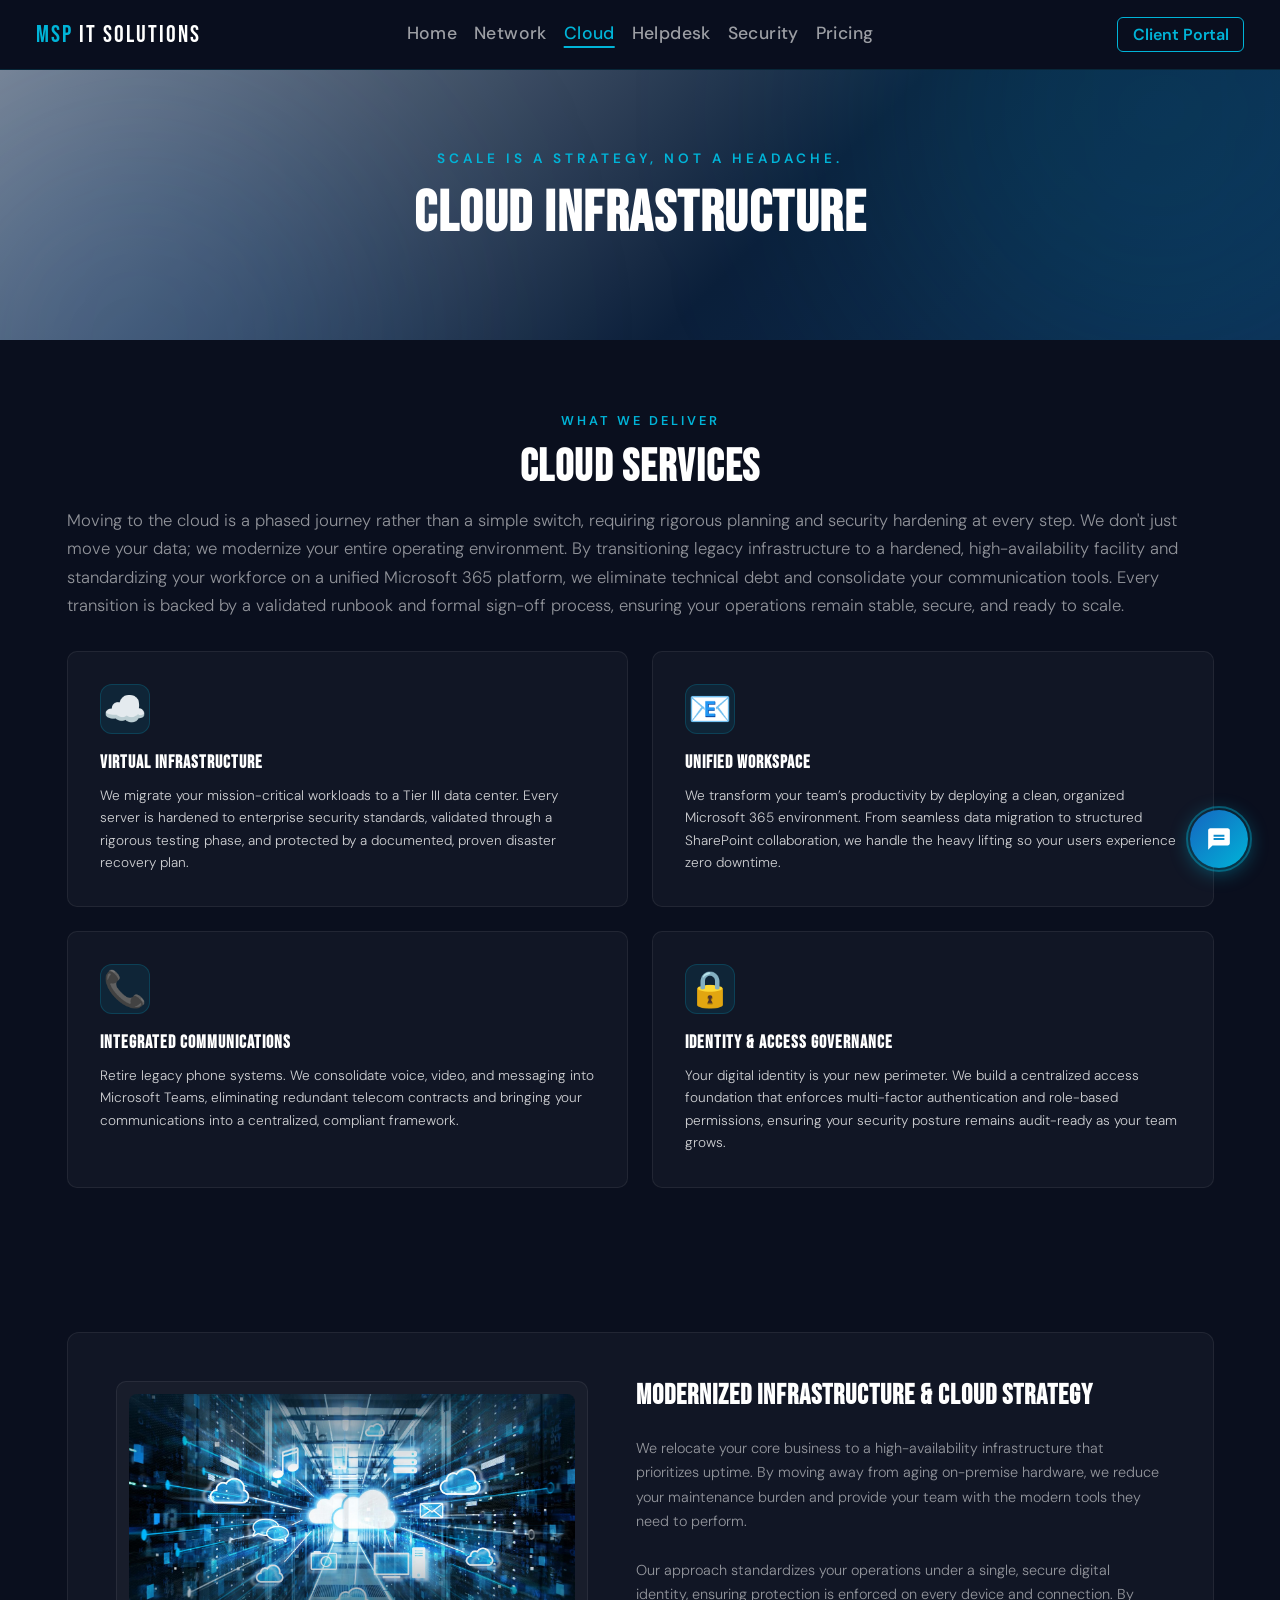
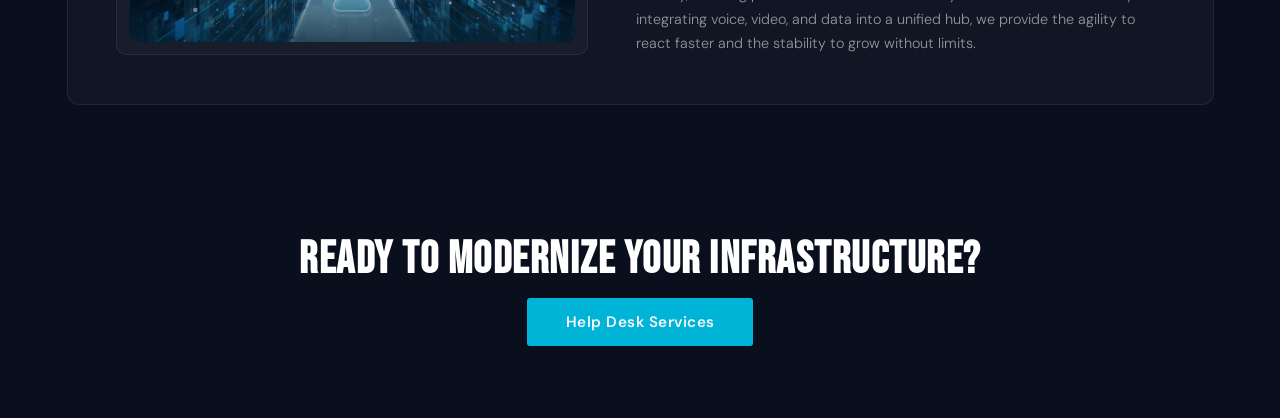
==== commit 89c15784: "edit" ====
--- a/pages/cloud.html
+++ b/pages/cloud.html
@@ -4,15 +4,15 @@
   <meta charset="UTF-8" />
   <meta name="viewport" content="width=device-width, initial-scale=1.0" />
   <title>Cloud — MSP IT Solutions</title>
-  <link rel="stylesheet" href="../assets/css/nav.css?v=11" />
-  <link rel="stylesheet" href="../assets/css/base.css?v=11" />
-  <link rel="stylesheet" href="../assets/hermes/widget.css?v=11" />
-  <link rel="stylesheet" href="../assets/css/cloud.css?v=11" />
+  <link rel="stylesheet" href="../assets/css/nav.css?v=15" />
+  <link rel="stylesheet" href="../assets/css/base.css?v=15" />
+  <link rel="stylesheet" href="../assets/hermes/widget.css?v=15" />
+  <link rel="stylesheet" href="../assets/css/cloud.css?v=15" />
   <link href="https://fonts.googleapis.com/css2?family=Bebas+Neue&family=DM+Sans:wght@300;400;500;600&display=swap" rel="stylesheet" />
   
-  <script defer src="../assets/js/nav.js?v=11"></script>
-  <script defer src="../assets/js/main.js?v=11"></script>
-  <script defer src="../assets/hermes/hermes.js?v=11"></script>
+  <script defer src="../assets/js/nav.js?v=15"></script>
+  <script defer src="../assets/js/main.js?v=15"></script>
+  <script defer src="../assets/hermes/hermes.js?v=15"></script>
 </head>
 <body>
 
--- a/assets/css/base.css
+++ b/assets/css/base.css
@@ -1,5 +1,5 @@
 /* ╔══════════════════════════════════════════════════════════════════╗
-   ║  base.css — SHARED FOUNDATION                                   ║
+   ║  base.css — SHARED FOUNDATION  v4                               ║
    ║  Loaded on EVERY page. Contains all shared layout, typography,  ║
    ║  components, and responsive rules. Page CSS files only add      ║
    ║  what's unique to that page.                                    ║
@@ -7,7 +7,7 @@
 
 
 /* ━━━━━━━━━━━━━━━━━━━━━━━━━━━━━━━━━━━━━━━━━━━━━━━━━━━━━━━━━━━━━━━━━━
-   1. SHARED VARIABLES
+   1. DESIGN TOKENS  (single source of truth for all sizes/colors)
    ┗━━━━━━━━━━━━━━━━━━━━━━━━━━━━━━━━━━━━━━━━━━━━━━━━━━━━━━━━━━━━━━━━━ */
 :root {
   /* Fonts */
@@ -15,56 +15,63 @@
   --font-body:    'DM Sans', sans-serif;
 
   /* Page */
-  --page-bg:      #0a0f1e;
-  --page-text:    #ffffff;
-  --border:       rgba(255, 255, 255, 0.07);
-  --accent:       #00b4d8;
-  --section-max-w: 1275px;
-
-  /* Section Tag */
-  --tag-size:     1.8rem;
-  --tag-color:    #00b4d8;
-
-  /* Section Title */
-  --title-size-min: 2.2rem;
-  --title-size-max: 3.2rem;
+  --page-bg:        #0a0f1e;
+  --page-text:      #ffffff;
+  --border:         rgba(255, 255, 255, 0.07);
+  --accent:         #00b4d8;
+  --section-max-w:  1275px;
+
+  /* ── SECTION LABELS ── */
+  --tag-size:       0.8rem;           /* unified uppercase label size */
+  --tag-color:      #00b4d8;
+
+  /* ── SECTION TITLE ── clamp handles all breakpoints automatically */
+  --title-size:     clamp(1.9rem, 3.5vw, 3.4rem);
   --title-color:    #ffffff;
 
-  /* Section Intro */
-  --intro-size:   1.4rem;
-  --intro-color:  rgba(255, 255, 255, 0.55);
-  --intro-weight: 300;
-
-  /* Service Cards */
-  --card-gap:          1.5rem;
-  --card-icon-size:    2.5rem;
-  --card-title-size:   1.6rem;
-  --card-title-color:  #ffffff;
-  --card-para-size:    1.1rem;
-  --card-para-color:   rgb(250, 249, 249);
-  --card-bar-gradient: linear-gradient(90deg, #00b4d8, #1565c0);
-
-  /* Image + Text Row */
+  /* ── SECTION INTRO ── */
+  --intro-size:     clamp(0.95rem, 1.3vw, 1.15rem);
+  --intro-color:    rgba(255, 255, 255, 0.55);
+  --intro-weight:   300;
+
+  /* ── SERVICE CARDS ── */
+  --card-gap:           1.5rem;
+  --card-icon-size:     2.2rem;
+  --card-title-size:    clamp(1.1rem, 1.4vw, 1.45rem);
+  --card-title-color:   #ffffff;
+  --card-para-size:     clamp(0.85rem, 1vw, 1rem);
+  --card-para-color:    rgba(255, 255, 255, 0.8);
+  --card-bar-gradient:  linear-gradient(90deg, #00b4d8, #1565c0);
+
+  /* ── IMAGE + TEXT ROW ── */
   --img-bg:            rgba(255, 255, 255, 0.03);
   --img-border:        rgba(255, 255, 255, 0.07);
   --img-radius:        10px;
   --img-padding:       0.75rem;
   --row-gap:           3rem;
-  --row-text-h3-size:  3.2rem;
+  --row-text-h3-size:  clamp(1.5rem, 2.2vw, 2.6rem);
   --row-text-h3-color: #ffffff;
-  --row-text-p-size:   1.3rem;
+  --row-text-p-size:   clamp(0.9rem, 1.1vw, 1.1rem);
   --row-text-p-color:  rgba(255, 255, 255, 0.55);
   --row-text-p-weight: 300;
+
+  /* ── HERO (service pages) — uniform height across all pages ── */
+  --svc-hero-min-height: 220px;
+  --svc-hero-padding:    5rem 4rem;
 }
 
 
 /* ━━━━━━━━━━━━━━━━━━━━━━━━━━━━━━━━━━━━━━━━━━━━━━━━━━━━━━━━━━━━━━━━━━
    2. BODY
    ┗━━━━━━━━━━━━━━━━━━━━━━━━━━━━━━━━━━━━━━━━━━━━━━━━━━━━━━━━━━━━━━━━━ */
+*, *::before, *::after { box-sizing: border-box; }
+
 body {
   font-family: var(--font-body);
   background:  var(--page-bg);
   color:       var(--page-text);
+  -webkit-font-smoothing: antialiased;
+  text-size-adjust: 100%; /* prevent iOS font inflation */
 }
 
 
@@ -82,7 +89,7 @@
 
 .section-title {
   font-family:    var(--font-display);
-  font-size:      clamp(var(--title-size-min), 4vw, var(--title-size-max));
+  font-size:      var(--title-size);
   letter-spacing: 1.5px;
   color:          var(--title-color);
   margin-bottom:  0.75rem;
@@ -99,52 +106,84 @@
 
 
 /* ━━━━━━━━━━━━━━━━━━━━━━━━━━━━━━━━━━━━━━━━━━━━━━━━━━━━━━━━━━━━━━━━━━
-   4. SERVICE-PAGE HERO
+   4. SERVICE-PAGE HERO  — uniform height on every service page
    ┗━━━━━━━━━━━━━━━━━━━━━━━━━━━━━━━━━━━━━━━━━━━━━━━━━━━━━━━━━━━━━━━━━ */
 .svc-hero {
-  position: relative;
-  overflow: hidden;
-  padding: 5rem 4rem;
-  text-align: center;
-  background: linear-gradient(135deg, #7b8696 0%, #0b1f3a 60%, #0d2b50 100%);
-}
+  position:    relative;
+  overflow:    hidden;
+  min-height:  var(--svc-hero-min-height);
+  padding:     var(--svc-hero-padding);
+  display:     flex;
+  flex-direction: column;
+  justify-content: center;
+  align-items: center;
+  text-align:  center;
+  background:  linear-gradient(135deg, #7b8696 0%, #0b1f3a 60%, #0d2b50 100%);
+  /* isolate the blur pseudo-elements from scroll repaint */
+  contain:     layout style;
+}
+
+/* Blur orbs: use will-change + transform3d so they stay on their own
+   GPU layer and don't trigger full-page repaints during scroll */
 .svc-hero::before,
 .svc-hero::after {
-  content: '';
-  position: absolute;
+  content:       '';
+  position:      absolute;
   border-radius: 50%;
-  filter: blur(120px);
-  z-index: 0;
-  pointer-events: none;
-}
-.svc-hero::before { width: 600px; height: 600px; background: rgba(0, 180, 216, 0.12); top: -260px; right: -180px; }
-.svc-hero::after  { width: 520px; height: 520px; background: rgba(21, 101, 192, 0.16); bottom: -260px; left: -120px; }
+  filter:        blur(120px);
+  z-index:       0;
+  pointer-events:none;
+  will-change:   transform;   /* keeps on compositor layer */
+}
+.svc-hero::before {
+  width: 600px; height: 600px;
+  background: rgba(0, 180, 216, 0.12);
+  top: -260px; right: -180px;
+}
+.svc-hero::after {
+  width: 520px; height: 520px;
+  background: rgba(21, 101, 192, 0.16);
+  bottom: -260px; left: -120px;
+}
 .svc-hero > * { position: relative; z-index: 1; }
-.svc-hero .section-intro { margin-left: auto; margin-right: auto; max-width: 1000px; }
+.svc-hero .section-intro {
+  margin-left:  auto;
+  margin-right: auto;
+  max-width:    1000px;
+}
+/* Hero title slightly larger than body sections */
+.svc-hero .section-title {
+  font-size: clamp(2.2rem, 4.5vw, 4.5rem);
+}
+/* Hero tag slightly larger too */
+.svc-hero .section-tag {
+  font-size: 0.85rem;
+  letter-spacing: 4px;
+}
 
 
 /* ━━━━━━━━━━━━━━━━━━━━━━━━━━━━━━━━━━━━━━━━━━━━━━━━━━━━━━━━━━━━━━━━━━
    5. SECTION WRAPPER
    ┗━━━━━━━━━━━━━━━━━━━━━━━━━━━━━━━━━━━━━━━━━━━━━━━━━━━━━━━━━━━━━━━━━ */
 .section {
-  padding: 4.5rem 4rem;
+  padding:   4.5rem 4rem;
   max-width: var(--section-max-w);
-  margin: 0 auto;
+  margin:    0 auto;
 }
 
 .section > .section-tag,
 .section > .section-title {
-  text-align: center;
-  margin-left: auto;
+  text-align:   center;
+  margin-left:  auto;
   margin-right: auto;
-  display: block;
+  display:      block;
 }
 
 .section > .section-intro {
-  text-align: left;
-  margin-left: auto;
+  text-align:   left;
+  margin-left:  auto;
   margin-right: auto;
-  display: block;
+  display:      block;
 }
 
 
@@ -154,188 +193,230 @@
 .services-grid {
   display: grid;
   grid-template-columns: repeat(3, 1fr);
-  gap: var(--card-gap);
+  gap:     var(--card-gap);
   text-align: left;
 }
 
 .card {
-  background: rgba(255, 255, 255, 0.03);
-  border: 1px solid var(--border);
+  background:    rgba(255, 255, 255, 0.03);
+  border:        1px solid var(--border);
   border-radius: 10px;
-  padding: 2rem;
-  min-width: 0;
-  transition: border-color 0.25s, transform 0.25s;
-}
-.card:hover { border-color: rgba(0, 180, 216, 0.25); transform: translateY(-4px); }
+  padding:       2rem;
+  min-width:     0;
+  transition:    border-color 0.25s, transform 0.25s;
+}
+.card:hover {
+  border-color: rgba(0, 180, 216, 0.25);
+  transform:    translateY(-4px);
+}
 
 .service-card { position: relative; overflow: hidden; }
 .service-card::before {
-  content: '';
-  position: absolute;
+  content:          '';
+  position:         absolute;
   top: 0; left: 0; right: 0;
-  height: 2px;
-  background: var(--card-bar-gradient);
-  transform: scaleX(0);
+  height:           2px;
+  background:       var(--card-bar-gradient);
+  transform:        scaleX(0);
   transform-origin: left;
-  transition: transform 0.3s;
+  transition:       transform 0.3s;
 }
 .service-card:hover::before { transform: scaleX(1); }
 
 .service-icon {
   width: 50px; height: 50px;
-  display: flex; align-items: center; justify-content: center;
-  font-size: var(--card-icon-size);
-  border-radius: 12px;
-  background: rgba(0, 180, 216, 0.1);
-  border: 1px solid rgba(0, 180, 216, 0.2);
-  margin-bottom: 1.1rem;
+  display:         flex;
+  align-items:     center;
+  justify-content: center;
+  font-size:       var(--card-icon-size);
+  border-radius:   12px;
+  background:      rgba(0, 180, 216, 0.1);
+  border:          1px solid rgba(0, 180, 216, 0.2);
+  margin-bottom:   1.1rem;
 }
 
 .service-card h3 {
-  font-family: var(--font-display);
-  font-size: var(--card-title-size);
+  font-family:    var(--font-display);
+  font-size:      var(--card-title-size);
   letter-spacing: 1px;
-  color: var(--card-title-color);
-  margin-bottom: 0.75rem;
+  color:          var(--card-title-color);
+  margin-bottom:  0.75rem;
 }
 
 .service-card p {
-  font-size: var(--card-para-size);
-  color: var(--card-para-color);
+  font-size:   var(--card-para-size);
+  color:       var(--card-para-color);
   line-height: 1.65;
   font-weight: 300;
-  margin: 0;
+  margin:      0;
 }
 
 .service-card .card-list {
-  padding: 0;
-  margin: 0;
+  padding:    0;
+  margin:     0;
   list-style: none;
 }
 
 .service-card .card-list li {
-  font-size: var(--card-para-size);
-  color: var(--card-para-color);
-  line-height: 1.65;
-  font-weight: 300;
-  margin-bottom: 0.5rem;
+  font-size:    var(--card-para-size);
+  color:        var(--card-para-color);
+  line-height:  1.65;
+  font-weight:  300;
+  margin-bottom:0.5rem;
   padding-left: 1rem;
-  position: relative;
+  position:     relative;
 }
 
 .service-card .card-list li::before {
-  content: '';
-  position: absolute;
-  left: 0;
-  top: 0.6em;
+  content:       '';
+  position:      absolute;
+  left:          0;
+  top:           0.6em;
   width: 5px; height: 5px;
   border-radius: 50%;
-  background: #00b4d8;
-  box-shadow: 0 0 5px rgba(0, 180, 216, 0.5);
-}
-
-
-/* ━━━━━━━━━━━━━━━━━━━━━━━━━━━━━━━━━━━━━━━━━━━━━━━━━━━━━━━━━━━━━━━━━━
-   7. IMAGE + TEXT ROW
+  background:    #00b4d8;
+  box-shadow:    0 0 5px rgba(0, 180, 216, 0.5);
+}
+
+
+/* ━━━━━━━━━━━━━━━━━━━━━━━━━━━━━━━━━━━━━━━━━━━━━━━━━━━━━━━━━━━━━━━━━━
+   7. IMAGE + TEXT ROW  (side-by-side on desktop, stacked on mobile)
    ┗━━━━━━━━━━━━━━━━━━━━━━━━━━━━━━━━━━━━━━━━━━━━━━━━━━━━━━━━━━━━━━━━━ */
 .img-wrap {
-  background: var(--img-bg);
-  border: 1px solid var(--img-border);
+  background:    var(--img-bg);
+  border:        1px solid var(--img-border);
   border-radius: var(--img-radius);
-  padding: var(--img-padding);
-  overflow: hidden;
-  transition: border-color 0.25s;
+  padding:       var(--img-padding);
+  overflow:      hidden;
+  transition:    border-color 0.25s;
 }
 .img-wrap:hover { border-color: rgb(45, 236, 236); }
 
 .img-display {
   width: 100%; height: auto; display: block;
   border-radius: calc(var(--img-radius) - var(--img-padding));
-  transition: transform 0.3s ease;
+  transition:    transform 0.3s ease;
 }
 .img-wrap:hover .img-display { transform: scale(1.015); }
 
+/* Desktop: side by side */
 .img-text-row {
-  display: flex;
+  display:        flex;
+  flex-direction: row;      /* SIDE BY SIDE on desktop */
+  align-items:    center;
+  gap:            var(--row-gap);
+  max-width:      1150px;
+  margin:         0 auto;
+  background:     rgba(255, 255, 255, 0.03);
+  border:         1px solid var(--border);
+  border-radius:  12px;
+  padding:        3rem;
+}
+
+.img-text-row.row-reverse { flex-direction: row-reverse; }
+
+.img-col {
+  flex: 0 0 45%;
+  min-width: 0;
+}
+.img-col .img-display {
+  width: 100%; height: auto;
+  object-fit: initial;
+  border-radius: 8px;
+}
+
+.text-col {
+  flex: 1;
+  min-width: 0;
+  display:        flex;
   flex-direction: column;
-  align-items: center;
-  gap: var(--row-gap);
-  max-width: 1150px;
-  margin: 0 auto;
-  background: rgba(255, 255, 255, 0.03);
-  border: 1px solid var(--border);
-  border-radius: 12px;
-  padding: 3rem;
-}
-
-.img-text-row.row-reverse { flex-direction: column; }
-
-.img-col { width: 100%; min-width: 0; }
-.img-col .img-display { width: 100%; height: auto; object-fit: initial; border-radius: 8px; }
-
-.text-col {
-  width: 100%;
-  min-width: 0;
-  display: flex;
-  flex-direction: column;
-  gap: 1.5rem;
-  text-align: left;
-}
-
+  gap:            1.5rem;
+  text-align:     left;
+}
+
+.text-col h2,
 .text-col h3 {
-  font-family: var(--font-display);
-  font-size: var(--row-text-h3-size);
-  color: var(--row-text-h3-color);
+  font-family:    var(--font-display);
+  font-size:      var(--row-text-h3-size);
+  color:          var(--row-text-h3-color);
   letter-spacing: 1px;
-  line-height: 1.1;
-  margin: 0;
+  line-height:    1.1;
+  margin:         0;
 }
 
 .text-col p {
-  font-size: var(--row-text-p-size);
-  color: var(--row-text-p-color);
+  font-size:   var(--row-text-p-size);
+  color:       var(--row-text-p-color);
   font-weight: var(--row-text-p-weight);
   line-height: 1.7;
-  margin: 0;
-}
+  margin:      0;
+}
+
+/* inline list inside text-col (network page uses this) */
+.text-col ul {
+  list-style: none;
+  padding:    0;
+  margin:     0;
+  display:    flex;
+  flex-direction: column;
+  gap:        0.75rem;
+}
+.text-col ul li {
+  font-size:    var(--row-text-p-size);
+  color:        var(--row-text-p-color);
+  font-weight:  300;
+  line-height:  1.6;
+  padding-left: 1.1rem;
+  position:     relative;
+}
+.text-col ul li::before {
+  content:       '';
+  position:      absolute;
+  left:          0; top: 0.55em;
+  width: 5px; height: 5px;
+  border-radius: 50%;
+  background:    #00b4d8;
+  box-shadow:    0 0 5px rgba(0,180,216,0.5);
+}
+.text-col ul li strong { color: #ffffff; font-weight: 600; }
 
 
 /* ━━━━━━━━━━━━━━━━━━━━━━━━━━━━━━━━━━━━━━━━━━━━━━━━━━━━━━━━━━━━━━━━━━
    8. STAT BADGES
    ┗━━━━━━━━━━━━━━━━━━━━━━━━━━━━━━━━━━━━━━━━━━━━━━━━━━━━━━━━━━━━━━━━━ */
 .text-stats {
-  display: flex;
-  flex-wrap: wrap;
-  gap: 1.25rem;
-  margin-top: 1.5rem;
-  justify-content: center;
+  display:         flex;
+  flex-wrap:       wrap;
+  gap:             1.25rem;
+  margin-top:      1.5rem;
+  justify-content: flex-start;
 }
 
 .text-stat {
-  display: flex;
-  flex-direction: column;
-  align-items: center;
-  background: rgba(0, 180, 216, 0.08);
-  border: 1px solid rgba(0, 180, 216, 0.2);
-  border-radius: 8px;
-  padding: 0.6rem 1.1rem;
-  min-width: 80px;
+  display:         flex;
+  flex-direction:  column;
+  align-items:     center;
+  background:      rgba(0, 180, 216, 0.08);
+  border:          1px solid rgba(0, 180, 216, 0.2);
+  border-radius:   8px;
+  padding:         0.6rem 1.1rem;
+  min-width:       80px;
 }
 
 .text-stat span:first-child {
-  font-family: var(--font-display);
-  font-size: 1.6rem;
-  color: #00b4d8;
+  font-family:    var(--font-display);
+  font-size:      1.6rem;
+  color:          #00b4d8;
   letter-spacing: 1px;
-  line-height: 1;
+  line-height:    1;
 }
 
 .text-stat span:last-child {
-  font-size: 1.0rem;
-  color: rgba(255, 255, 255, 0.45);
+  font-size:      0.85rem;
+  color:          rgba(255, 255, 255, 0.45);
   text-transform: uppercase;
   letter-spacing: 1px;
-  margin-top: 0.25rem;
+  margin-top:     0.25rem;
 }
 
 
@@ -344,29 +425,34 @@
    ┗━━━━━━━━━━━━━━━━━━━━━━━━━━━━━━━━━━━━━━━━━━━━━━━━━━━━━━━━━━━━━━━━━ */
 .svc-cta {
   text-align: center;
-  padding: 3.5rem 2rem 4.5rem;
+  padding:    3.5rem 2rem 4.5rem;
 }
 
 .svc-cta h2 {
-  font-family: var(--font-display);
-  font-size: clamp(2rem, 4vw, 3rem);
+  font-family:    var(--font-display);
+  font-size:      clamp(1.8rem, 3.5vw, 3rem);
   letter-spacing: 1.5px;
-  margin-bottom: 0.75rem;
-}
-
-.svc-cta p { color: rgba(255, 255, 255, 0.55); margin-bottom: 1.75rem; font-weight: 300; }
+  margin-bottom:  0.75rem;
+}
+
+.svc-cta p {
+  color:         rgba(255, 255, 255, 0.55);
+  margin-bottom: 1.75rem;
+  font-weight:   300;
+  font-size:     clamp(0.95rem, 1.2vw, 1.15rem);
+}
 
 .btn {
-  display: inline-block;
-  padding: 0.85rem 2.2rem;
-  background: #00b4d8;
-  color: #f6f6f8;
-  font-weight: 600;
-  font-size: 0.9rem;
-  letter-spacing: 0.5px;
+  display:         inline-block;
+  padding:         0.9rem 2.4rem;
+  background:      #00b4d8;
+  color:           #f6f6f8;
+  font-weight:     600;
+  font-size:       0.95rem;
+  letter-spacing:  0.5px;
   text-decoration: none;
-  border-radius: 3px;
-  transition: background 0.2s, transform 0.2s;
+  border-radius:   3px;
+  transition:      background 0.2s, transform 0.2s;
 }
 .btn:hover { background: #2ecbe9; transform: translateY(-2px); }
 
@@ -376,8 +462,8 @@
    ┗━━━━━━━━━━━━━━━━━━━━━━━━━━━━━━━━━━━━━━━━━━━━━━━━━━━━━━━━━━━━━━━━━ */
 .fade-in {
   opacity:    0;
-  transform:  translateY(20px);
-  transition: opacity 0.6s ease, transform 0.6s ease;
+  transform:  translateY(16px);
+  transition: opacity 0.55s ease, transform 0.55s ease;
 }
 
 .fade-in.visible {
@@ -385,46 +471,54 @@
   transform: translateY(0);
 }
 
-
-/* ━━━━━━━━━━━━━━━━━━━━━━━━━━━━━━━━━━━━━━━━━━━━━━━━━━━━━━━━━━━━━━━━━━
-   11. RESPONSIVE
-   ┗━━━━━━━━━━━━━━━━━━━━━━━━━━━━━━━━━━━━━━━━━━━━━━━━━━━━━━━━━━━━━━━━━ */
-
-/* ── Tablet (≤ 1024px) ── */
+/* ━━━━━━━━━━━━━━━━━━━━━━━━━━━━━━━━━━━━━━━━━━━━━━━━━━━━━━━━━━━━━━━━━━
+   11. RESPONSIVE SYSTEM  (one set of breakpoints, all shared elements)
+   ┗━━━━━━━━━━━━━━━━━━━━━━━━━━━━━━━━━━━━━━━━━━━━━━━━━━━━━━━━━━━━━━━━━ */
+
+/* ── Tablet  768–1024px ── */
 @media (max-width: 1024px) {
-  .services-grid         { grid-template-columns: repeat(2, 1fr); }
-  .svc-hero              { padding: 4rem 2.5rem; }
-  .section               { padding: 3.5rem 2.5rem; }
-
-  /* Scale type down one notch */
-  .section-tag           { font-size: 1.4rem; }
-  .section-title         { font-size: clamp(1.8rem, 3.5vw, 2.6rem); }
-  .section-intro         { font-size: 1.2rem; }
-  .text-col h3           { font-size: 2.4rem; }
-  .service-card h3       { font-size: 1.4rem; }
-  .service-card .card-list li { font-size: 1rem; }
-  .svc-cta h2            { font-size: clamp(1.8rem, 3.5vw, 2.6rem); }
-}
-
-/* ── Phone (≤ 768px) ── */
-@media (max-width: 768px) {
+  :root {
+    --svc-hero-padding:    4rem 2.5rem;
+    --svc-hero-min-height: 180px;
+  }
+
+  .services-grid    { grid-template-columns: repeat(2, 1fr); }
+  .section          { padding: 3.5rem 2.5rem; }
+}
+
+/* ── Phone  ≤ 767px ── */
+@media (max-width: 767px) {
+  :root {
+    --svc-hero-padding:    2.5rem 1.25rem;
+    --svc-hero-min-height: 140px;
+    --row-gap:             1.5rem;
+    /* Tighten card titles on mobile so long text doesn't overflow tiles */
+    --card-title-size:     clamp(0.9rem, 3.5vw, 1.1rem);
+    --card-para-size:      clamp(0.8rem, 3vw, 0.9rem);
+  }
+
   /* Layout */
-  .svc-hero              { padding: 2.5rem 1.25rem; }
-  .section               { padding: 2rem 1.25rem; }
-  .services-grid         { grid-template-columns: 1fr; }
-  .img-text-row          { padding: 1.25rem; gap: 1.5rem; }
-
-  /* Typography — compact for small screens */
-  .section-tag           { font-size: 1.1rem; letter-spacing: 2px; margin-bottom: 0.5rem; }
-  .section-title         { font-size: 1.6rem; margin-bottom: 0.5rem; }
-  .section-intro         { font-size: 1rem; max-width: 100%; margin-bottom: 1.25rem; }
-  .text-col h3           { font-size: 1.6rem; }
-  .text-col p            { font-size: 1rem; }
-  .service-card h3       { font-size: 1.25rem; }
-  .service-card p,
-  .service-card .card-list li { font-size: 0.95rem; }
-  .svc-cta h2            { font-size: 1.6rem; }
-  .svc-cta p             { font-size: 0.95rem; }
-  .text-stat span:first-child { font-size: 1.3rem; }
-  .text-stat span:last-child  { font-size: 0.8rem; }
-}+  .section          { padding: 2.25rem 1.25rem; }
+  .services-grid    { grid-template-columns: 1fr; }
+
+  /* img-text-row: stack on mobile */
+  .img-text-row     { flex-direction: column !important; padding: 1.25rem; }
+  .img-col          { flex: none; width: 100%; }
+
+  /* Hero orbs are purely decorative — hide on mobile for perf */
+  .svc-hero::before,
+  .svc-hero::after  { display: none; }
+
+  /* Reduce animation travel on small screens */
+  .fade-in          { transform: translateY(8px); }
+
+  /* Section spacing */
+  .section-intro    { margin-bottom: 1.5rem; }
+}
+
+/* ── Small phone  ≤ 479px ── */
+@media (max-width: 479px) {
+  .section          { padding: 2rem 1rem; }
+  .img-text-row     { padding: 1rem; }
+  .card             { padding: 1.5rem; }
+}
--- a/assets/css/cloud.css
+++ b/assets/css/cloud.css
@@ -1,16 +1,24 @@
 /* ╔══════════════════════════════════════════════════════════════════╗
-   ║  cloud.css — CLOUD PAGE                                         ║
+   ║  cloud.css — CLOUD PAGE  v5                                     ║
    ║  Only overrides & page-specific styles. Shared → base.css       ║
    ╚══════════════════════════════════════════════════════════════════╝ */
 
-:root {
-  --card-title-size: 1.8rem;
-  --card-para-size:  1.3rem;
-}
-
-/* Cloud uses a 2x2 card grid instead of the default 3-column */
+/* Cloud uses a 2×2 card grid */
 .services-grid {
   grid-template-columns: repeat(2, 1fr);
   max-width: 1150px;
   margin: 0 auto;
-}+}
+
+/* ── RESPONSIVE — matches helpdesk pattern ─────────────────────── */
+@media (max-width: 1024px) {
+  .services-grid { grid-template-columns: repeat(2, 1fr); }
+}
+
+@media (max-width: 767px) {
+  .services-grid { grid-template-columns: 1fr 1fr; }
+}
+
+@media (max-width: 479px) {
+  .services-grid { grid-template-columns: 1fr; }
+}
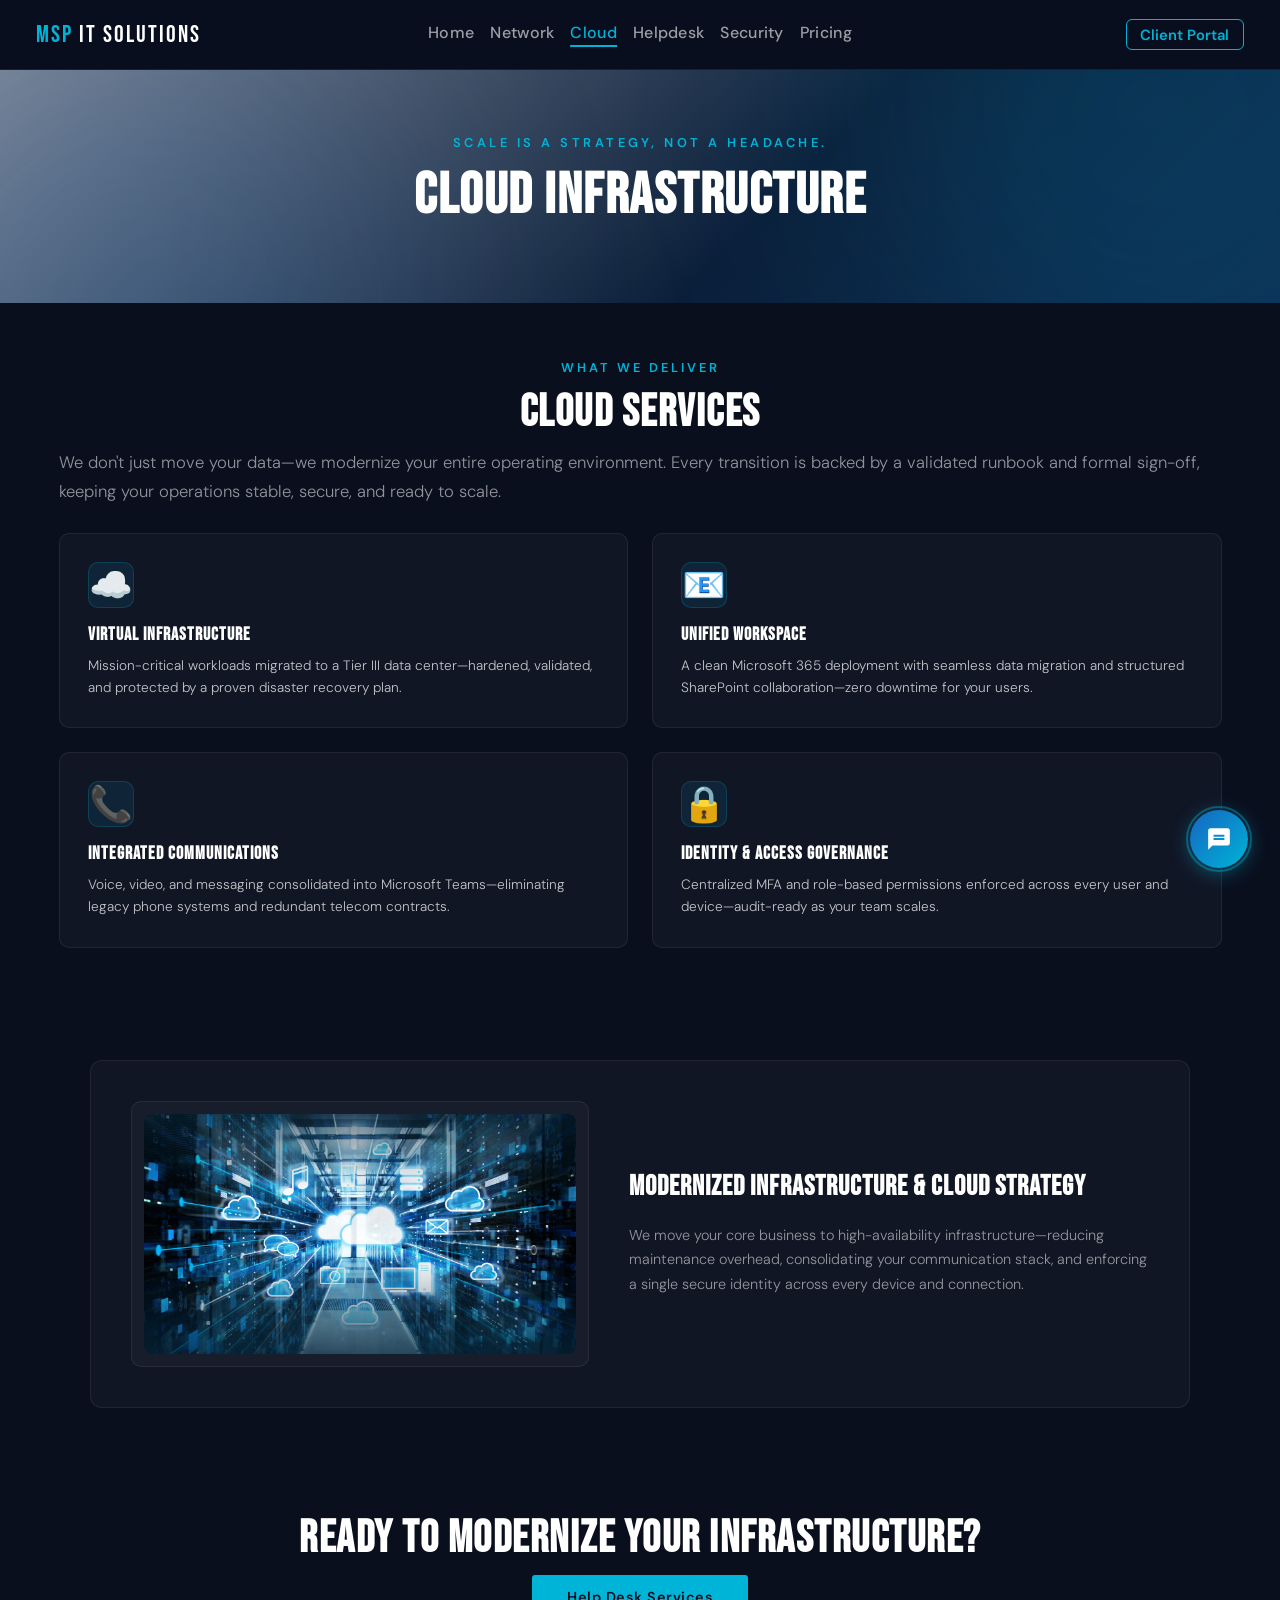
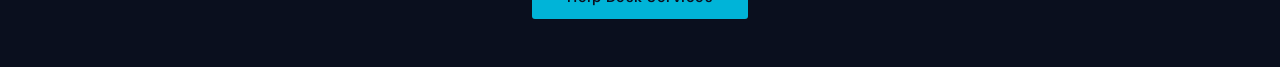
==== commit 36a6f237: "edit" ====
--- a/pages/cloud.html
+++ b/pages/cloud.html
@@ -4,15 +4,15 @@
   <meta charset="UTF-8" />
   <meta name="viewport" content="width=device-width, initial-scale=1.0" />
   <title>Cloud — MSP IT Solutions</title>
-  <link rel="stylesheet" href="../assets/css/nav.css?v=15" />
-  <link rel="stylesheet" href="../assets/css/base.css?v=15" />
-  <link rel="stylesheet" href="../assets/hermes/widget.css?v=15" />
-  <link rel="stylesheet" href="../assets/css/cloud.css?v=15" />
+  <link rel="stylesheet" href="../assets/css/nav.css?v=16" />
+  <link rel="stylesheet" href="../assets/css/base.css?v=16" />
+  <link rel="stylesheet" href="../assets/hermes/widget.css?v=16" />
+  <link rel="stylesheet" href="../assets/css/cloud.css?v=16" />
   <link href="https://fonts.googleapis.com/css2?family=Bebas+Neue&family=DM+Sans:wght@300;400;500;600&display=swap" rel="stylesheet" />
   
-  <script defer src="../assets/js/nav.js?v=15"></script>
-  <script defer src="../assets/js/main.js?v=15"></script>
-  <script defer src="../assets/hermes/hermes.js?v=15"></script>
+  <script defer src="../assets/js/nav.js?v=16"></script>
+  <script defer src="../assets/js/main.js?v=16"></script>
+  <script defer src="../assets/hermes/hermes.js?v=16"></script>
 </head>
 <body>
 
@@ -27,29 +27,29 @@
     <div class="section-tag fade-in">What We Deliver</div>
     <h2 class="section-title fade-in">Cloud Services</h2>
     <p class="section-intro fade-in">
-      Moving to the cloud is a phased journey rather than a simple switch, requiring rigorous planning and security hardening at every step. We don't just move your data; we modernize your entire operating environment. By transitioning legacy infrastructure to a hardened, high-availability facility and standardizing your workforce on a unified Microsoft 365 platform, we eliminate technical debt and consolidate your communication tools. Every transition is backed by a validated runbook and formal sign-off process, ensuring your operations remain stable, secure, and ready to scale.
+      We don't just move your data—we modernize your entire operating environment. Every transition is backed by a validated runbook and formal sign-off, keeping your operations stable, secure, and ready to scale.
     </p>
 
     <div class="services-grid">
       <div class="card service-card fade-in">
         <div class="service-icon">&#9729;&#65039;</div>
         <h3>Virtual Infrastructure</h3>
-        <p>We migrate your mission-critical workloads to a Tier III data center. Every server is hardened to enterprise security standards, validated through a rigorous testing phase, and protected by a documented, proven disaster recovery plan.</p>
+        <p>Mission-critical workloads migrated to a Tier III data center—hardened, validated, and protected by a proven disaster recovery plan.</p>
       </div>
       <div class="card service-card fade-in">
         <div class="service-icon">&#128231;</div>
         <h3>Unified Workspace</h3>
-        <p>We transform your team’s productivity by deploying a clean, organized Microsoft 365 environment. From seamless data migration to structured SharePoint collaboration, we handle the heavy lifting so your users experience zero downtime.</p>
+        <p>A clean Microsoft 365 deployment with seamless data migration and structured SharePoint collaboration—zero downtime for your users.</p>
       </div>
       <div class="card service-card fade-in">
         <div class="service-icon">&#128222;</div>
         <h3>Integrated Communications</h3>
-        <p>Retire legacy phone systems. We consolidate voice, video, and messaging into Microsoft Teams, eliminating redundant telecom contracts and bringing your communications into a centralized, compliant framework.</p>
+        <p>Voice, video, and messaging consolidated into Microsoft Teams—eliminating legacy phone systems and redundant telecom contracts.</p>
       </div>
       <div class="card service-card fade-in">
         <div class="service-icon">&#128274;</div>
         <h3>Identity & Access Governance</h3>
-        <p>Your digital identity is your new perimeter. We build a centralized access foundation that enforces multi-factor authentication and role-based permissions, ensuring your security posture remains audit-ready as your team grows.</p>
+        <p>Centralized MFA and role-based permissions enforced across every user and device—audit-ready as your team scales.</p>
       </div>
     </div>
   </section>
@@ -64,8 +64,7 @@
       </div>
       <div class="text-col">
         <h3>Modernized Infrastructure & Cloud Strategy</h3>
-        <p>We relocate your core business to a high-availability infrastructure that prioritizes uptime. By moving away from aging on-premise hardware, we reduce your maintenance burden and provide your team with the modern tools they need to perform.</p>
-        <p>Our approach standardizes your operations under a single, secure digital identity, ensuring protection is enforced on every device and connection. By integrating voice, video, and data into a unified hub, we provide the agility to react faster and the stability to grow without limits.</p>
+        <p>We move your core business to high-availability infrastructure—reducing maintenance overhead, consolidating your communication stack, and enforcing a single secure identity across every device and connection.</p>
       </div>
     </div>
   </section>
@@ -77,4 +76,4 @@
   </section>
 
 </body>
-</html>+</html>
--- a/assets/css/nav.css
+++ b/assets/css/nav.css
@@ -1,5 +1,5 @@
 /* ╔══════════════════════════════════════════════════════════════════╗
-   ║  nav.css — RESET + FIXED NAV BAR (clickable dropdowns)          ║
+   ║  nav.css — RESET + FIXED NAV BAR (audit-clean)                 ║
    ║  Loaded on EVERY page.                                          ║
    ╚══════════════════════════════════════════════════════════════════╝
    1. RESET   2. VARS   3. NAV BAR   4. DROPDOWN   5. HAMBURGER
@@ -13,8 +13,6 @@
 
 /* ━━━ 2. VARIABLES ━━━ */
 :root {
-  --nav-font-display: 'Bebas Neue', sans-serif;
-  --nav-font-body:    'DM Sans', sans-serif;
   --nav-accent:       #00b4d8;
   --nav-white:        #ffffff;
   --nav-height:       70px;
@@ -31,106 +29,161 @@
 
 /* ━━━ 3. NAV BAR (desktop) ━━━ */
 nav {
-  position: fixed; top: 0; left: 0; right: 0; z-index: 200;
-  display: flex; align-items: center; justify-content: space-between;
-  padding: 0 var(--nav-padding-x);
+  position:       fixed; top: 0; left: 0; right: 0; z-index: 200;
+  display:        flex; align-items: center; justify-content: space-between;
+  padding:        0 var(--nav-padding-x);
   -webkit-backdrop-filter: blur(var(--nav-blur));
-  backdrop-filter: blur(var(--nav-blur));
-  background: var(--nav-bg);
-  border-bottom: 1px solid var(--nav-border);
-  height: var(--nav-height);
-  font-family: var(--nav-font-body);
+  backdrop-filter:blur(var(--nav-blur));
+  background:     var(--nav-bg);
+  border-bottom:  1px solid var(--nav-border);
+  height:         var(--nav-height);
+  font-family:    var(--font-body);
 }
 .nav-logo {
-  font-family: var(--nav-font-display); font-size: 1.5rem; letter-spacing: 2px;
-  color: var(--nav-accent); text-decoration: none; flex-shrink: 0; z-index: 201;
+  font-family:    var(--font-display);
+  font-size:      1.5rem;
+  letter-spacing: 2px;
+  color:          var(--nav-accent);
+  text-decoration:none;
+  flex-shrink:    0;
+  z-index:        201;
 }
 .nav-logo span { color: var(--nav-white); }
 
 .nav-menu {
-  list-style: none; display: flex; gap: 1.05rem; align-items: center;
+  list-style: none; display: flex; gap: 1rem; align-items: center;
   position: absolute; left: 50%; transform: translateX(-50%);
 }
 .nav-menu > li { position: relative; }
 
-/* a plain top-level link, and the clickable label inside a group */
 .nav-link {
-  display: inline-flex; align-items: center;
-  font-family: var(--nav-font-body); text-decoration: none;
-  color: var(--nav-link-color);
-  font-size: 1.1rem; font-weight: 500; letter-spacing: 0.4px;
-  padding-bottom: 2px; border-bottom: 2px solid transparent;
-  transition: color 0.2s, border-color 0.2s; white-space: nowrap;
-  background: none; border-top: none; border-left: none; border-right: none; cursor: pointer;
+  display:         inline-flex;
+  align-items:     center;
+  font-family:     var(--font-body);
+  text-decoration: none;
+  color:           var(--nav-link-color);
+  font-size:       1rem;
+  font-weight:     500;
+  letter-spacing:  0.3px;
+  padding-bottom:  2px;
+  border-bottom:   2px solid transparent;
+  transition:      color 0.2s, border-color 0.2s;
+  white-space:     nowrap;
+  background:      none;
+  border-top:      none;
+  border-left:     none;
+  border-right:    none;
+  cursor:          pointer;
 }
 .nav-link:hover,
 .nav-group:hover .nav-group-link { color: var(--nav-link-hover); }
 
-/* group head = clickable label + caret toggle, side by side */
 .nav-group-head { display: inline-flex; align-items: center; gap: 0.2rem; }
 .nav-caret-btn {
-  background: none; border: none; cursor: pointer; color: var(--nav-link-color);
-  display: inline-flex; align-items: center; padding: 4px; line-height: 0;
-  transition: color 0.2s;
+  background:  none;
+  border:      none;
+  cursor:      pointer;
+  color:       var(--nav-link-color);
+  display:     inline-flex;
+  align-items: center;
+  padding:     4px;
+  line-height: 0;
+  transition:  color 0.2s;
 }
 .nav-group:hover .nav-caret-btn { color: var(--nav-link-hover); }
 .nav-caret {
-  width: 0.55em; height: 0.55em;
-  border-right: 2px solid currentColor; border-bottom: 2px solid currentColor;
-  transform: rotate(45deg) translateY(-1px);
-  transition: transform 0.25s ease;
+  width: 0.5em; height: 0.5em;
+  border-right:  2px solid currentColor;
+  border-bottom: 2px solid currentColor;
+  transform:     rotate(45deg) translateY(-1px);
+  transition:    transform 0.25s ease;
 }
 .nav-group:hover .nav-caret,
 .nav-group.open .nav-caret { transform: rotate(-135deg) translateY(-1px); }
 
 /* ━━━ 4. DROPDOWN ━━━ */
 .nav-submenu {
-  list-style: none; position: absolute; top: 100%; left: 50%;
-  margin-top: 8px;                       /* visual gap below the bar */
-  transform: translateX(-50%) translateY(6px);
-  min-width: 210px; padding: 0.4rem;
-  background: var(--nav-bg-solid);
-  border: 1px solid var(--nav-border);
-  border-radius: 0.6rem;
-  box-shadow: 0 18px 40px rgba(0, 0, 0, 0.45);
-  opacity: 0; visibility: hidden; pointer-events: none;
-  transition: opacity 0.18s ease, transform 0.18s ease, visibility 0.18s;
-}
-/* invisible bridge spanning the gap so hover doesn't drop while
-   moving the cursor from the label down into the menu */
+  list-style:     none;
+  position:       absolute;
+  top:            100%;
+  left:           50%;
+  margin-top:     8px;
+  transform:      translateX(-50%) translateY(6px);
+  min-width:      200px;
+  padding:        0.35rem;
+  background:     var(--nav-bg-solid);
+  border:         1px solid var(--nav-border);
+  border-radius:  0.6rem;
+  box-shadow:     0 16px 36px rgba(0, 0, 0, 0.45);
+  opacity:        0;
+  visibility:     hidden;
+  pointer-events: none;
+  transition:     opacity 0.18s ease, transform 0.18s ease, visibility 0.18s;
+}
 .nav-submenu::before {
-  content: ''; position: absolute; left: 0; right: 0;
+  content:  '';
+  position: absolute;
+  left: 0; right: 0;
   top: -14px; height: 16px;
 }
 .nav-group:hover .nav-submenu,
 .nav-group.open .nav-submenu {
-  opacity: 1; visibility: visible; pointer-events: auto;
-  transform: translateX(-50%) translateY(0);
+  opacity:        1;
+  visibility:     visible;
+  pointer-events: auto;
+  transform:      translateX(-50%) translateY(0);
 }
 .nav-submenu a {
-  display: block; padding: 0.6rem 0.85rem; border-radius: 0.4rem;
-  text-decoration: none; color: var(--nav-link-color);
-  font-size: 0.86rem; white-space: nowrap; transition: background 0.15s, color 0.15s;
+  display:         block;
+  padding:         0.55rem 0.8rem;
+  border-radius:   0.4rem;
+  text-decoration: none;
+  color:           var(--nav-link-color);
+  font-size:       0.84rem;
+  white-space:     nowrap;
+  transition:      background 0.15s, color 0.15s;
 }
 .nav-submenu a:hover { background: rgba(0, 180, 216, 0.12); color: var(--nav-white); }
 
 /* Portal button (desktop) */
 .nav-portal {
-  font-family: var(--nav-font-body); font-size: 1.0rem; font-weight: 600;
-  color: var(--nav-accent); text-decoration: none;
-  border: 1px solid var(--nav-accent); border-radius: 0.375rem;
-  padding: 0.35rem 0.9rem; white-space: nowrap; flex-shrink: 0; margin-left: auto;
-  transition: background 0.2s, color 0.2s;
+  font-family:     var(--font-body);
+  font-size:       0.92rem;
+  font-weight:     600;
+  color:           var(--nav-accent);
+  text-decoration: none;
+  border:          1px solid var(--nav-accent);
+  border-radius:   0.375rem;
+  padding:         0.3rem 0.85rem;
+  white-space:     nowrap;
+  flex-shrink:     0;
+  margin-left:     auto;
+  transition:      background 0.2s, color 0.2s;
 }
 .nav-portal:hover { background: var(--nav-accent); color: #000; }
 .nav-portal-mobile-item { display: none; }
 
 /* ━━━ 5. HAMBURGER ━━━ */
 .nav-hamburger {
-  display: none; flex-direction: column; justify-content: space-between;
-  width: 28px; height: 20px; background: none; border: none; cursor: pointer; padding: 0; z-index: 201;
-}
-.nav-hamburger span { display: block; width: 100%; height: 2px; background: var(--nav-white); border-radius: 2px; transition: transform 0.3s ease, opacity 0.3s ease; }
+  display:         none;
+  flex-direction:  column;
+  justify-content: space-between;
+  width:           28px;
+  height:          20px;
+  background:      none;
+  border:          none;
+  cursor:          pointer;
+  padding:         0;
+  z-index:         201;
+}
+.nav-hamburger span {
+  display:    block;
+  width:      100%;
+  height:     2px;
+  background: var(--nav-white);
+  border-radius: 2px;
+  transition: transform 0.3s ease, opacity 0.3s ease;
+}
 .nav-hamburger.open span:nth-child(1) { transform: translateY(9px) rotate(45deg); }
 .nav-hamburger.open span:nth-child(2) { opacity: 0; }
 .nav-hamburger.open span:nth-child(3) { transform: translateY(-9px) rotate(-45deg); }
@@ -138,64 +191,84 @@
 /* ━━━ 6. MOBILE MENU (≤1100px) ━━━ */
 @media (max-width: 1100px) {
   nav {
-    padding: 0 var(--nav-padding-mob);
+    padding:                 0 var(--nav-padding-mob);
     -webkit-backdrop-filter: none;
-    backdrop-filter: none;
-    background: var(--nav-bg-solid);
+    backdrop-filter:         none;
+    background:              var(--nav-bg-solid);
   }
   .nav-hamburger { display: flex; }
-  .nav-portal { display: none; }
+  .nav-portal    { display: none; }
   .nav-portal-mobile-item { display: block; }
 
   .nav-menu {
-    position: fixed; top: var(--nav-height); left: 0; right: 0;
-    transform: none;                         /* bugfix: cancel desktop centering */
-    flex-direction: column; align-items: stretch; gap: 0;
-    padding: 0.5rem var(--nav-padding-mob) 1rem;
-    background: var(--nav-bg);
+    position:       fixed;
+    top:            var(--nav-height);
+    left: 0; right: 0;
+    transform:      none;
+    flex-direction: column;
+    align-items:    stretch;
+    gap:            0;
+    padding:        0.5rem var(--nav-padding-mob) 1rem;
+    background:     var(--nav-bg);
     -webkit-backdrop-filter: blur(var(--nav-blur));
-    backdrop-filter: blur(var(--nav-blur));
-    border-bottom: 1px solid var(--nav-border);
-    max-height: 0; opacity: 0; overflow: hidden;
-    transition: max-height 0.35s ease, opacity 0.25s ease;
+    backdrop-filter:         blur(var(--nav-blur));
+    border-bottom:  1px solid var(--nav-border);
+    max-height:     0;
+    opacity:        0;
+    overflow:       hidden;
+    transition:     max-height 0.35s ease, opacity 0.25s ease;
   }
   .nav-menu.open {
-    max-height: calc(100dvh - var(--nav-height)); opacity: 1; overflow-y: auto;
+    max-height: calc(100dvh - var(--nav-height));
+    opacity:    1;
+    overflow-y: auto;
   }
   .nav-menu > li { width: 100%; }
 
-  /* top-level link row */
   .nav-link {
-    display: flex; width: 100%; padding: 0.85rem 0; font-size: 1rem; color: var(--nav-white);
+    display:       flex;
+    width:         100%;
+    padding:       0.8rem 0;
+    font-size:     0.95rem;
+    color:         var(--nav-white);
     border-bottom: 1px solid rgba(255, 255, 255, 0.06);
   }
-  /* group head: label (navigates) + caret (expands) on one row */
   .nav-group-head {
-    display: flex; width: 100%; align-items: center;
+    display:       flex;
+    width:         100%;
+    align-items:   center;
     border-bottom: 1px solid rgba(255, 255, 255, 0.06);
   }
   .nav-group-head .nav-link { flex: 1; border-bottom: none; }
-  .nav-caret-btn { padding: 0.85rem 0.25rem 0.85rem 1rem; }
-
-  /* accordion submenu */
+  .nav-caret-btn { padding: 0.8rem 0.25rem 0.8rem 1rem; }
+
   .nav-submenu {
-    position: static; transform: none; margin-top: 0;
-    opacity: 1; visibility: visible; pointer-events: auto;
-    min-width: 0; width: 100%; box-shadow: none; border: none; border-radius: 0;
-    background: rgba(255, 255, 255, 0.03); padding: 0;
-    max-height: 0; overflow: hidden; transition: max-height 0.3s ease;
+    position:       static;
+    transform:      none;
+    margin-top:     0;
+    opacity:        1;
+    visibility:     visible;
+    pointer-events: auto;
+    min-width:      0;
+    width:          100%;
+    box-shadow:     none;
+    border:         none;
+    border-radius:  0;
+    background:     rgba(255, 255, 255, 0.03);
+    padding:        0;
+    max-height:     0;
+    overflow:       hidden;
+    transition:     max-height 0.3s ease;
   }
   .nav-submenu::before { display: none; }
-  /* bugfix: the desktop rule `.nav-group.open .nav-submenu { transform: translateX(-50%) }`
-     (specificity 0,2,0) otherwise beats the mobile `.nav-submenu { transform: none }`
-     (0,1,0) and shoves the open accordion 50% off-screen left. Re-override at matching
-     specificity, later in source order, so the accordion stays in flow directly below. */
   .nav-group:hover .nav-submenu,
   .nav-group.open .nav-submenu { transform: none; }
   .nav-group.open .nav-submenu { max-height: 600px; }
   .nav-submenu a {
-    padding: 0.7rem 0 0.7rem 1rem; border-radius: 0;
-    border-bottom: 1px solid rgba(255, 255, 255, 0.05); font-size: 0.95rem;
+    padding:       0.65rem 0 0.65rem 1rem;
+    border-radius: 0;
+    border-bottom: 1px solid rgba(255, 255, 255, 0.05);
+    font-size:     0.92rem;
   }
   .nav-portal-mobile { color: var(--nav-accent) !important; font-weight: 600 !important; }
 
@@ -205,4 +278,4 @@
 
 /* ━━━ 7. ACTIVE LINK ━━━ */
 nav a.active { color: var(--nav-active-color); }
-.nav-menu .nav-link.active { border-bottom-color: var(--nav-active-color); }+.nav-menu .nav-link.active { border-bottom-color: var(--nav-active-color); }
--- a/assets/css/base.css
+++ b/assets/css/base.css
@@ -1,5 +1,5 @@
 /* ╔══════════════════════════════════════════════════════════════════╗
-   ║  base.css — SHARED FOUNDATION  v4                               ║
+   ║  base.css — SHARED FOUNDATION  v5 (audit-clean)                ║
    ║  Loaded on EVERY page. Contains all shared layout, typography,  ║
    ║  components, and responsive rules. Page CSS files only add      ║
    ║  what's unique to that page.                                    ║
@@ -22,25 +22,25 @@
   --section-max-w:  1275px;
 
   /* ── SECTION LABELS ── */
-  --tag-size:       0.8rem;           /* unified uppercase label size */
+  --tag-size:       0.8rem;
   --tag-color:      #00b4d8;
 
-  /* ── SECTION TITLE ── clamp handles all breakpoints automatically */
+  /* ── SECTION TITLE ── */
   --title-size:     clamp(1.9rem, 3.5vw, 3.4rem);
   --title-color:    #ffffff;
 
   /* ── SECTION INTRO ── */
-  --intro-size:     clamp(0.95rem, 1.3vw, 1.15rem);
+  --intro-size:     clamp(0.95rem, 1.3vw, 1.1rem);
   --intro-color:    rgba(255, 255, 255, 0.55);
   --intro-weight:   300;
 
   /* ── SERVICE CARDS ── */
   --card-gap:           1.5rem;
   --card-icon-size:     2.2rem;
-  --card-title-size:    clamp(1.1rem, 1.4vw, 1.45rem);
+  --card-title-size:    clamp(1.05rem, 1.4vw, 1.35rem);
   --card-title-color:   #ffffff;
-  --card-para-size:     clamp(0.85rem, 1vw, 1rem);
-  --card-para-color:    rgba(255, 255, 255, 0.8);
+  --card-para-size:     clamp(0.85rem, 1vw, 0.95rem);
+  --card-para-color:    rgba(255, 255, 255, 0.75);
   --card-bar-gradient:  linear-gradient(90deg, #00b4d8, #1565c0);
 
   /* ── IMAGE + TEXT ROW ── */
@@ -48,16 +48,16 @@
   --img-border:        rgba(255, 255, 255, 0.07);
   --img-radius:        10px;
   --img-padding:       0.75rem;
-  --row-gap:           3rem;
-  --row-text-h3-size:  clamp(1.5rem, 2.2vw, 2.6rem);
+  --row-gap:           2.5rem;
+  --row-text-h3-size:  clamp(1.4rem, 2.2vw, 2.4rem);
   --row-text-h3-color: #ffffff;
-  --row-text-p-size:   clamp(0.9rem, 1.1vw, 1.1rem);
+  --row-text-p-size:   clamp(0.9rem, 1.1vw, 1.05rem);
   --row-text-p-color:  rgba(255, 255, 255, 0.55);
   --row-text-p-weight: 300;
 
-  /* ── HERO (service pages) — uniform height across all pages ── */
-  --svc-hero-min-height: 220px;
-  --svc-hero-padding:    5rem 4rem;
+  /* ── HERO (service pages) ── */
+  --svc-hero-min-height: 200px;
+  --svc-hero-padding:    4rem 4rem;
 }
 
 
@@ -71,7 +71,7 @@
   background:  var(--page-bg);
   color:       var(--page-text);
   -webkit-font-smoothing: antialiased;
-  text-size-adjust: 100%; /* prevent iOS font inflation */
+  text-size-adjust: 100%;
 }
 
 
@@ -84,7 +84,7 @@
   letter-spacing: 3px;
   text-transform: uppercase;
   color:          var(--tag-color);
-  margin-bottom:  0.75rem;
+  margin-bottom:  0.6rem;
 }
 
 .section-title {
@@ -92,7 +92,7 @@
   font-size:      var(--title-size);
   letter-spacing: 1.5px;
   color:          var(--title-color);
-  margin-bottom:  0.75rem;
+  margin-bottom:  0.6rem;
 }
 
 .section-intro {
@@ -101,39 +101,36 @@
   color:         var(--intro-color);
   line-height:   1.7;
   max-width:     1250px;
-  margin-bottom: 2rem;
-}
-
-
-/* ━━━━━━━━━━━━━━━━━━━━━━━━━━━━━━━━━━━━━━━━━━━━━━━━━━━━━━━━━━━━━━━━━━
-   4. SERVICE-PAGE HERO  — uniform height on every service page
+  margin-bottom: 1.75rem;
+}
+
+
+/* ━━━━━━━━━━━━━━━━━━━━━━━━━━━━━━━━━━━━━━━━━━━━━━━━━━━━━━━━━━━━━━━━━━
+   4. SERVICE-PAGE HERO
    ┗━━━━━━━━━━━━━━━━━━━━━━━━━━━━━━━━━━━━━━━━━━━━━━━━━━━━━━━━━━━━━━━━━ */
 .svc-hero {
-  position:    relative;
-  overflow:    hidden;
-  min-height:  var(--svc-hero-min-height);
-  padding:     var(--svc-hero-padding);
-  display:     flex;
+  position:       relative;
+  overflow:       hidden;
+  min-height:     var(--svc-hero-min-height);
+  padding:        var(--svc-hero-padding);
+  display:        flex;
   flex-direction: column;
-  justify-content: center;
-  align-items: center;
-  text-align:  center;
-  background:  linear-gradient(135deg, #7b8696 0%, #0b1f3a 60%, #0d2b50 100%);
-  /* isolate the blur pseudo-elements from scroll repaint */
-  contain:     layout style;
-}
-
-/* Blur orbs: use will-change + transform3d so they stay on their own
-   GPU layer and don't trigger full-page repaints during scroll */
+  justify-content:center;
+  align-items:    center;
+  text-align:     center;
+  background:     linear-gradient(135deg, #7b8696 0%, #0b1f3a 60%, #0d2b50 100%);
+  contain:        layout style;
+}
+
 .svc-hero::before,
 .svc-hero::after {
-  content:       '';
-  position:      absolute;
-  border-radius: 50%;
-  filter:        blur(120px);
-  z-index:       0;
-  pointer-events:none;
-  will-change:   transform;   /* keeps on compositor layer */
+  content:        '';
+  position:       absolute;
+  border-radius:  50%;
+  filter:         blur(120px);
+  z-index:        0;
+  pointer-events: none;
+  will-change:    transform;
 }
 .svc-hero::before {
   width: 600px; height: 600px;
@@ -149,16 +146,14 @@
 .svc-hero .section-intro {
   margin-left:  auto;
   margin-right: auto;
-  max-width:    1000px;
-}
-/* Hero title slightly larger than body sections */
+  max-width:    900px;
+}
 .svc-hero .section-title {
-  font-size: clamp(2.2rem, 4.5vw, 4.5rem);
-}
-/* Hero tag slightly larger too */
+  font-size: clamp(2rem, 4.5vw, 4rem);
+}
 .svc-hero .section-tag {
-  font-size: 0.85rem;
-  letter-spacing: 4px;
+  font-size:      0.8rem;
+  letter-spacing: 3.5px;
 }
 
 
@@ -166,7 +161,7 @@
    5. SECTION WRAPPER
    ┗━━━━━━━━━━━━━━━━━━━━━━━━━━━━━━━━━━━━━━━━━━━━━━━━━━━━━━━━━━━━━━━━━ */
 .section {
-  padding:   4.5rem 4rem;
+  padding:   3.5rem 3.5rem;
   max-width: var(--section-max-w);
   margin:    0 auto;
 }
@@ -191,23 +186,23 @@
    6. SERVICE CARD GRID
    ┗━━━━━━━━━━━━━━━━━━━━━━━━━━━━━━━━━━━━━━━━━━━━━━━━━━━━━━━━━━━━━━━━━ */
 .services-grid {
-  display: grid;
+  display:               grid;
   grid-template-columns: repeat(3, 1fr);
-  gap:     var(--card-gap);
-  text-align: left;
+  gap:                   var(--card-gap);
+  text-align:            left;
 }
 
 .card {
   background:    rgba(255, 255, 255, 0.03);
   border:        1px solid var(--border);
   border-radius: 10px;
-  padding:       2rem;
+  padding:       1.75rem;
   min-width:     0;
   transition:    border-color 0.25s, transform 0.25s;
 }
 .card:hover {
   border-color: rgba(0, 180, 216, 0.25);
-  transform:    translateY(-4px);
+  transform:    translateY(-3px);
 }
 
 .service-card { position: relative; overflow: hidden; }
@@ -224,15 +219,15 @@
 .service-card:hover::before { transform: scaleX(1); }
 
 .service-icon {
-  width: 50px; height: 50px;
+  width: 46px; height: 46px;
   display:         flex;
   align-items:     center;
   justify-content: center;
   font-size:       var(--card-icon-size);
-  border-radius:   12px;
+  border-radius:   10px;
   background:      rgba(0, 180, 216, 0.1);
   border:          1px solid rgba(0, 180, 216, 0.2);
-  margin-bottom:   1.1rem;
+  margin-bottom:   1rem;
 }
 
 .service-card h3 {
@@ -240,7 +235,7 @@
   font-size:      var(--card-title-size);
   letter-spacing: 1px;
   color:          var(--card-title-color);
-  margin-bottom:  0.75rem;
+  margin-bottom:  0.6rem;
 }
 
 .service-card p {
@@ -258,13 +253,13 @@
 }
 
 .service-card .card-list li {
-  font-size:    var(--card-para-size);
-  color:        var(--card-para-color);
-  line-height:  1.65;
-  font-weight:  300;
-  margin-bottom:0.5rem;
-  padding-left: 1rem;
-  position:     relative;
+  font-size:     var(--card-para-size);
+  color:         var(--card-para-color);
+  line-height:   1.65;
+  font-weight:   300;
+  margin-bottom: 0.45rem;
+  padding-left:  1rem;
+  position:      relative;
 }
 
 .service-card .card-list li::before {
@@ -280,7 +275,7 @@
 
 
 /* ━━━━━━━━━━━━━━━━━━━━━━━━━━━━━━━━━━━━━━━━━━━━━━━━━━━━━━━━━━━━━━━━━━
-   7. IMAGE + TEXT ROW  (side-by-side on desktop, stacked on mobile)
+   7. IMAGE + TEXT ROW
    ┗━━━━━━━━━━━━━━━━━━━━━━━━━━━━━━━━━━━━━━━━━━━━━━━━━━━━━━━━━━━━━━━━━ */
 .img-wrap {
   background:    var(--img-bg);
@@ -290,7 +285,7 @@
   overflow:      hidden;
   transition:    border-color 0.25s;
 }
-.img-wrap:hover { border-color: rgb(45, 236, 236); }
+.img-wrap:hover { border-color: rgba(45, 236, 236, 0.5); }
 
 .img-display {
   width: 100%; height: auto; display: block;
@@ -299,18 +294,17 @@
 }
 .img-wrap:hover .img-display { transform: scale(1.015); }
 
-/* Desktop: side by side */
 .img-text-row {
   display:        flex;
-  flex-direction: row;      /* SIDE BY SIDE on desktop */
+  flex-direction: row;
   align-items:    center;
   gap:            var(--row-gap);
-  max-width:      1150px;
+  max-width:      1100px;
   margin:         0 auto;
   background:     rgba(255, 255, 255, 0.03);
   border:         1px solid var(--border);
   border-radius:  12px;
-  padding:        3rem;
+  padding:        2.5rem;
 }
 
 .img-text-row.row-reverse { flex-direction: row-reverse; }
@@ -321,16 +315,16 @@
 }
 .img-col .img-display {
   width: 100%; height: auto;
-  object-fit: initial;
+  object-fit:    initial;
   border-radius: 8px;
 }
 
 .text-col {
-  flex: 1;
-  min-width: 0;
+  flex:           1;
+  min-width:      0;
   display:        flex;
   flex-direction: column;
-  gap:            1.5rem;
+  gap:            1.25rem;
   text-align:     left;
 }
 
@@ -352,14 +346,13 @@
   margin:      0;
 }
 
-/* inline list inside text-col (network page uses this) */
 .text-col ul {
-  list-style: none;
-  padding:    0;
-  margin:     0;
-  display:    flex;
+  list-style:     none;
+  padding:        0;
+  margin:         0;
+  display:        flex;
   flex-direction: column;
-  gap:        0.75rem;
+  gap:            0.65rem;
 }
 .text-col ul li {
   font-size:    var(--row-text-p-size);
@@ -372,11 +365,11 @@
 .text-col ul li::before {
   content:       '';
   position:      absolute;
-  left:          0; top: 0.55em;
+  left: 0; top: 0.55em;
   width: 5px; height: 5px;
   border-radius: 50%;
   background:    #00b4d8;
-  box-shadow:    0 0 5px rgba(0,180,216,0.5);
+  box-shadow:    0 0 5px rgba(0, 180, 216, 0.5);
 }
 .text-col ul li strong { color: #ffffff; font-weight: 600; }
 
@@ -387,8 +380,8 @@
 .text-stats {
   display:         flex;
   flex-wrap:       wrap;
-  gap:             1.25rem;
-  margin-top:      1.5rem;
+  gap:             1rem;
+  margin-top:      1.25rem;
   justify-content: flex-start;
 }
 
@@ -399,24 +392,24 @@
   background:      rgba(0, 180, 216, 0.08);
   border:          1px solid rgba(0, 180, 216, 0.2);
   border-radius:   8px;
-  padding:         0.6rem 1.1rem;
-  min-width:       80px;
+  padding:         0.55rem 1rem;
+  min-width:       76px;
 }
 
 .text-stat span:first-child {
   font-family:    var(--font-display);
-  font-size:      1.6rem;
+  font-size:      1.5rem;
   color:          #00b4d8;
   letter-spacing: 1px;
   line-height:    1;
 }
 
 .text-stat span:last-child {
-  font-size:      0.85rem;
+  font-size:      0.75rem;
   color:          rgba(255, 255, 255, 0.45);
   text-transform: uppercase;
   letter-spacing: 1px;
-  margin-top:     0.25rem;
+  margin-top:     0.2rem;
 }
 
 
@@ -425,30 +418,32 @@
    ┗━━━━━━━━━━━━━━━━━━━━━━━━━━━━━━━━━━━━━━━━━━━━━━━━━━━━━━━━━━━━━━━━━ */
 .svc-cta {
   text-align: center;
-  padding:    3.5rem 2rem 4.5rem;
+  padding:    3rem 2rem;
 }
 
 .svc-cta h2 {
   font-family:    var(--font-display);
-  font-size:      clamp(1.8rem, 3.5vw, 3rem);
+  font-size:      clamp(1.7rem, 3.5vw, 2.8rem);
   letter-spacing: 1.5px;
-  margin-bottom:  0.75rem;
+  margin-bottom:  0.6rem;
 }
 
 .svc-cta p {
   color:         rgba(255, 255, 255, 0.55);
-  margin-bottom: 1.75rem;
+  margin-bottom: 1.5rem;
   font-weight:   300;
-  font-size:     clamp(0.95rem, 1.2vw, 1.15rem);
-}
-
+  font-size:     clamp(0.9rem, 1.2vw, 1.05rem);
+}
+
+/* Single authoritative .btn definition */
 .btn {
   display:         inline-block;
-  padding:         0.9rem 2.4rem;
+  padding:         0.8rem 2.2rem;
   background:      #00b4d8;
-  color:           #f6f6f8;
+  color:           #0a0f1e;
+  font-family:     var(--font-body);
   font-weight:     600;
-  font-size:       0.95rem;
+  font-size:       0.9rem;
   letter-spacing:  0.5px;
   text-decoration: none;
   border-radius:   3px;
@@ -462,8 +457,8 @@
    ┗━━━━━━━━━━━━━━━━━━━━━━━━━━━━━━━━━━━━━━━━━━━━━━━━━━━━━━━━━━━━━━━━━ */
 .fade-in {
   opacity:    0;
-  transform:  translateY(16px);
-  transition: opacity 0.55s ease, transform 0.55s ease;
+  transform:  translateY(14px);
+  transition: opacity 0.5s ease, transform 0.5s ease;
 }
 
 .fade-in.visible {
@@ -472,53 +467,52 @@
 }
 
 /* ━━━━━━━━━━━━━━━━━━━━━━━━━━━━━━━━━━━━━━━━━━━━━━━━━━━━━━━━━━━━━━━━━━
-   11. RESPONSIVE SYSTEM  (one set of breakpoints, all shared elements)
+   11. RESPONSIVE SYSTEM
    ┗━━━━━━━━━━━━━━━━━━━━━━━━━━━━━━━━━━━━━━━━━━━━━━━━━━━━━━━━━━━━━━━━━ */
 
 /* ── Tablet  768–1024px ── */
 @media (max-width: 1024px) {
   :root {
-    --svc-hero-padding:    4rem 2.5rem;
-    --svc-hero-min-height: 180px;
+    --svc-hero-padding:    3rem 2.5rem;
+    --svc-hero-min-height: 170px;
   }
 
-  .services-grid    { grid-template-columns: repeat(2, 1fr); }
-  .section          { padding: 3.5rem 2.5rem; }
+  .services-grid { grid-template-columns: repeat(2, 1fr); }
+  .section       { padding: 3rem 2.5rem; }
 }
 
 /* ── Phone  ≤ 767px ── */
 @media (max-width: 767px) {
   :root {
-    --svc-hero-padding:    2.5rem 1.25rem;
-    --svc-hero-min-height: 140px;
-    --row-gap:             1.5rem;
-    /* Tighten card titles on mobile so long text doesn't overflow tiles */
-    --card-title-size:     clamp(0.9rem, 3.5vw, 1.1rem);
-    --card-para-size:      clamp(0.8rem, 3vw, 0.9rem);
+    --svc-hero-padding:    2rem 1.25rem;
+    --svc-hero-min-height: 130px;
+    --row-gap:             1.25rem;
+    --card-title-size:     clamp(0.9rem, 3.5vw, 1.05rem);
+    --card-para-size:      clamp(0.8rem, 3vw, 0.88rem);
   }
 
-  /* Layout */
-  .section          { padding: 2.25rem 1.25rem; }
+  .section          { padding: 2rem 1.25rem; }
   .services-grid    { grid-template-columns: 1fr; }
 
-  /* img-text-row: stack on mobile */
   .img-text-row     { flex-direction: column !important; padding: 1.25rem; }
   .img-col          { flex: none; width: 100%; }
 
-  /* Hero orbs are purely decorative — hide on mobile for perf */
+  .text-stats       { gap: 0.5rem; }
+  .text-stat        { padding: 0.35rem 0.7rem; min-width: 0; flex: 1; }
+  .text-stat span:first-child { font-size: 1.15rem; }
+  .text-stat span:last-child  { font-size: 0.65rem; letter-spacing: 0.5px; }
+
   .svc-hero::before,
   .svc-hero::after  { display: none; }
 
-  /* Reduce animation travel on small screens */
   .fade-in          { transform: translateY(8px); }
-
-  /* Section spacing */
-  .section-intro    { margin-bottom: 1.5rem; }
+  .section-intro    { margin-bottom: 1.25rem; }
+  .svc-cta          { padding: 2rem 1.25rem; }
 }
 
 /* ── Small phone  ≤ 479px ── */
 @media (max-width: 479px) {
-  .section          { padding: 2rem 1rem; }
-  .img-text-row     { padding: 1rem; }
-  .card             { padding: 1.5rem; }
-}
+  .section      { padding: 1.75rem 1rem; }
+  .img-text-row { padding: 1rem; }
+  .card         { padding: 1.4rem; }
+}
--- a/assets/css/cloud.css
+++ b/assets/css/cloud.css
@@ -1,16 +1,16 @@
 /* ╔══════════════════════════════════════════════════════════════════╗
-   ║  cloud.css — CLOUD PAGE  v5                                     ║
+   ║  cloud.css — CLOUD PAGE  v6 (audit-clean)                      ║
    ║  Only overrides & page-specific styles. Shared → base.css       ║
    ╚══════════════════════════════════════════════════════════════════╝ */
 
 /* Cloud uses a 2×2 card grid */
 .services-grid {
   grid-template-columns: repeat(2, 1fr);
-  max-width: 1150px;
-  margin: 0 auto;
+  max-width:             1250px;
+  margin:                0 auto;
 }
 
-/* ── RESPONSIVE — matches helpdesk pattern ─────────────────────── */
+/* ── RESPONSIVE ─────────────────────────────────────────────────── */
 @media (max-width: 1024px) {
   .services-grid { grid-template-columns: repeat(2, 1fr); }
 }
